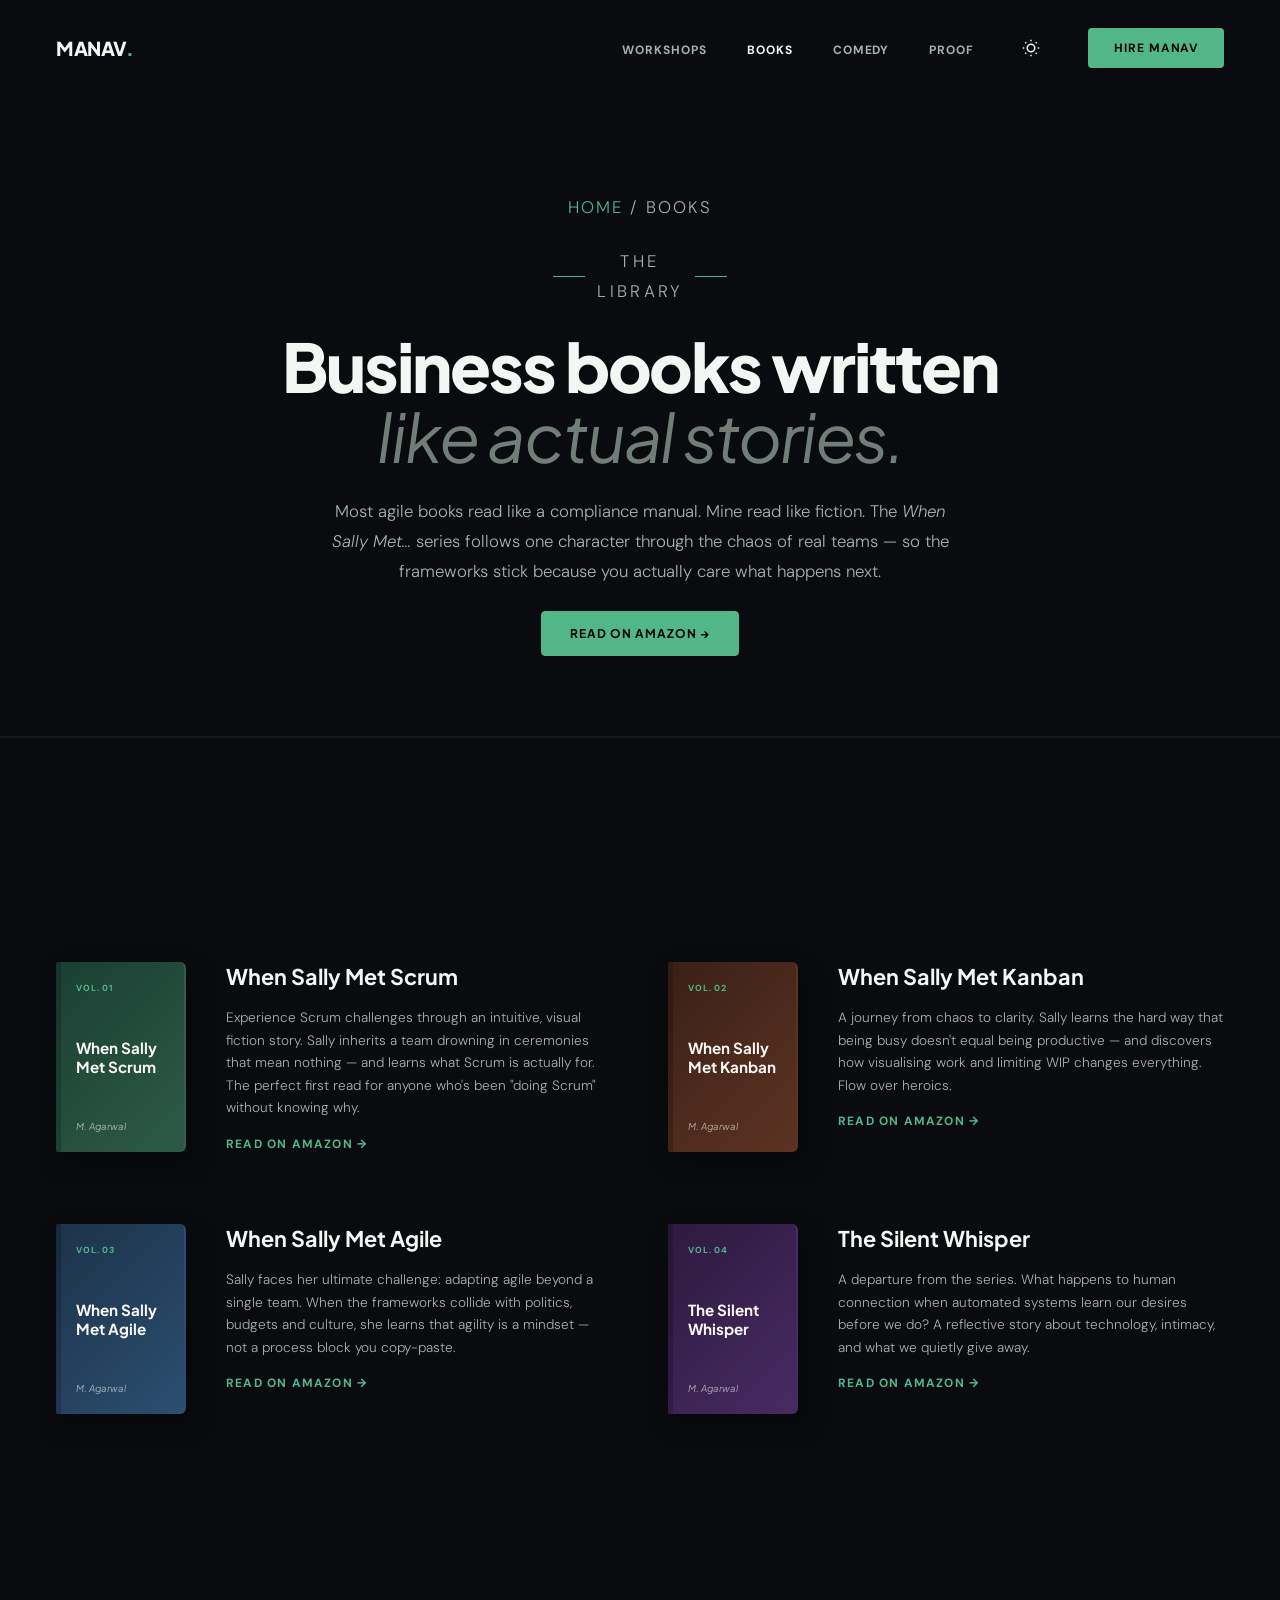
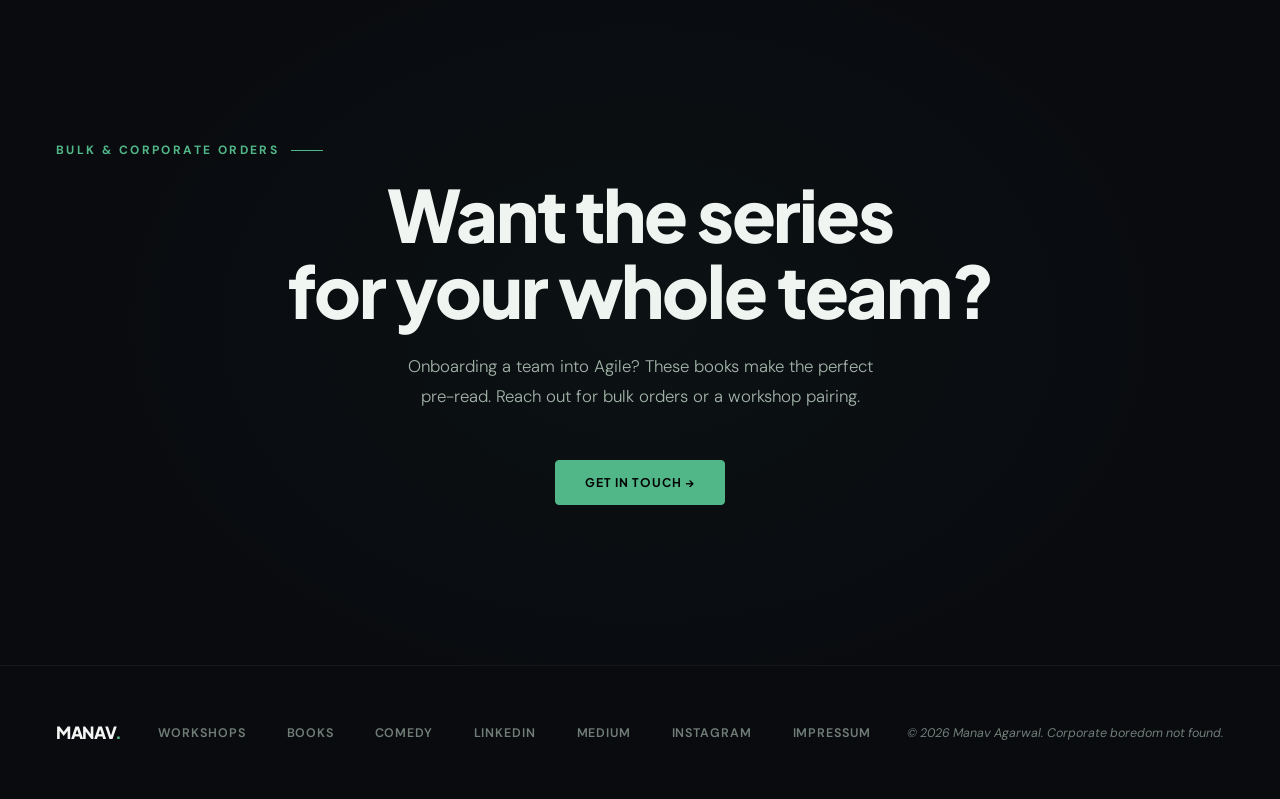
==== books.html @ db42be42 "Restructure site into homepage funnel + dedicated service pages Split the do-everything single page " ====
<!DOCTYPE html>
<html lang="en" data-theme="dark">
<head>
<meta charset="UTF-8"/>
<meta name="viewport" content="width=device-width, initial-scale=1.0"/>
<title>Books — Manav Agarwal</title>
<meta name="description" content="Business books written like actual stories. The When Sally Met… series teaches Scrum, Kanban and Agile through fiction you'll actually finish."/>
<link rel="preconnect" href="https://fonts.googleapis.com"/>
<link rel="preconnect" href="https://fonts.gstatic.com" crossorigin/>
<link href="https://fonts.googleapis.com/css2?family=DM+Sans:ital,opsz,wght@0,9..40,300;0,9..40,400;0,9..40,500;1,9..40,300&family=Plus+Jakarta+Sans:wght@400;500;600;700;800&display=swap" rel="stylesheet"/>
<link rel="stylesheet" href="styles.css"/>
</head>
<body>

<!-- MOBILE MENU DRAWER OVERLAY -->
<div class="mobile-menu" id="mobileMenu">
  <button class="mobile-menu-close" id="menuClose">✕</button>
  <a href="workshops.html" onclick="closeMobile()">Workshops</a>
  <a href="books.html" onclick="closeMobile()">Books</a>
  <a href="comedy.html" onclick="closeMobile()">Comedy</a>
  <a href="index.html#testimonials" onclick="closeMobile()">Proof</a>
  <a href="index.html#contact" class="btn-fill" onclick="closeMobile()">Hire Manav</a>
</div>

<!-- HEADER / NAVIGATION -->
<nav id="mainNav">
  <a class="nav-logo" href="index.html">MANAV<span>.</span></a>
  <div class="nav-right">
    <ul class="nav-links">
      <li><a href="workshops.html">Workshops</a></li>
      <li><a href="books.html" class="active">Books</a></li>
      <li><a href="comedy.html">Comedy</a></li>
      <li><a href="index.html#testimonials">Proof</a></li>
    </ul>

    <button id="themeToggle" class="theme-toggle" aria-label="Toggle Theme">
      <svg class="sun-icon" viewBox="0 0 24 24" fill="none" stroke="currentColor" stroke-width="2">
        <circle cx="12" cy="12" r="5"></circle>
        <line x1="12" y1="1" x2="12" y2="3"></line>
        <line x1="12" y1="21" x2="12" y2="23"></line>
        <line x1="4.22" y1="4.22" x2="5.64" y2="5.64"></line>
        <line x1="18.36" y1="18.36" x2="19.78" y2="19.78"></line>
        <line x1="1" y1="12" x2="3" y2="12"></line>
        <line x1="21" y1="12" x2="23" y2="12"></line>
        <line x1="4.22" y1="19.78" x2="5.64" y2="18.36"></line>
        <line x1="18.36" y1="5.64" x2="19.78" y2="4.22"></line>
      </svg>
      <svg class="moon-icon" viewBox="0 0 24 24" fill="none" stroke="currentColor" stroke-width="2">
        <path d="M21 12.79A9 9 0 1 1 11.21 3 7 7 0 0 0 21 12.79z"></path>
      </svg>
    </button>

    <a class="nav-cta" href="index.html#contact">Hire Manav</a>
    <div class="nav-hamburger" id="hamburger" onclick="openMobile()">
      <span></span><span></span><span></span>
    </div>
  </div>
</nav>

<!-- PAGE HERO -->
<header class="page-hero">
  <p class="breadcrumb"><a href="index.html">Home</a> / Books</p>
  <p class="section-eyebrow">The Library</p>
  <h1>Business books written<br><em>like actual stories.</em></h1>
  <p>Most agile books read like a compliance manual. Mine read like fiction. The <em>When Sally Met…</em> series follows one character through the chaos of real teams — so the frameworks stick because you actually care what happens next.</p>
  <a class="btn-fill" href="https://www.amazon.de/dp/B0DJL2GNPT" target="_blank">Read on Amazon →</a>
</header>

<!-- BOOK DETAIL GRID -->
<section class="books-section" id="books">
  <div class="book-detail-grid">

    <div class="book-detail-row">
      <div class="book-visual">
        <div class="book-spine-cover book1">
          <div class="book-title-overlay">
            <span class="book-brand-label">Vol. 01</span>
            <span class="book-hero-title">When Sally Met Scrum</span>
            <span class="book-cover-meta">M. Agarwal</span>
          </div>
        </div>
      </div>
      <div class="book-detail-body">
        <div class="book-title">When Sally Met Scrum</div>
        <div class="book-sub">Experience Scrum challenges through an intuitive, visual fiction story. Sally inherits a team drowning in ceremonies that mean nothing — and learns what Scrum is actually for. The perfect first read for anyone who's been "doing Scrum" without knowing why.</div>
        <a class="book-link" href="https://www.amazon.de/dp/B0DJL2GNPT" target="_blank">Read on Amazon →</a>
      </div>
    </div>

    <div class="book-detail-row">
      <div class="book-visual">
        <div class="book-spine-cover book2">
          <div class="book-title-overlay">
            <span class="book-brand-label">Vol. 02</span>
            <span class="book-hero-title">When Sally Met Kanban</span>
            <span class="book-cover-meta">M. Agarwal</span>
          </div>
        </div>
      </div>
      <div class="book-detail-body">
        <div class="book-title">When Sally Met Kanban</div>
        <div class="book-sub">A journey from chaos to clarity. Sally learns the hard way that being busy doesn't equal being productive — and discovers how visualising work and limiting WIP changes everything. Flow over heroics.</div>
        <a class="book-link" href="https://www.amazon.de/dp/B0DJL2GNPT" target="_blank">Read on Amazon →</a>
      </div>
    </div>

    <div class="book-detail-row">
      <div class="book-visual">
        <div class="book-spine-cover book3">
          <div class="book-title-overlay">
            <span class="book-brand-label">Vol. 03</span>
            <span class="book-hero-title">When Sally Met Agile</span>
            <span class="book-cover-meta">M. Agarwal</span>
          </div>
        </div>
      </div>
      <div class="book-detail-body">
        <div class="book-title">When Sally Met Agile</div>
        <div class="book-sub">Sally faces her ultimate challenge: adapting agile beyond a single team. When the frameworks collide with politics, budgets and culture, she learns that agility is a mindset — not a process block you copy-paste.</div>
        <a class="book-link" href="https://www.amazon.de/dp/B0DJL2GNPT" target="_blank">Read on Amazon →</a>
      </div>
    </div>

    <div class="book-detail-row">
      <div class="book-visual">
        <div class="book-spine-cover book4">
          <div class="book-title-overlay">
            <span class="book-brand-label">Vol. 04</span>
            <span class="book-hero-title">The Silent Whisper</span>
            <span class="book-cover-meta">M. Agarwal</span>
          </div>
        </div>
      </div>
      <div class="book-detail-body">
        <div class="book-title">The Silent Whisper</div>
        <div class="book-sub">A departure from the series. What happens to human connection when automated systems learn our desires before we do? A reflective story about technology, intimacy, and what we quietly give away.</div>
        <a class="book-link" href="https://www.amazon.de/dp/B0DJL2GNPT" target="_blank">Read on Amazon →</a>
      </div>
    </div>

  </div>
</section>

<!-- CLOSING CTA -->
<section class="cta-section">
  <p class="section-eyebrow">Bulk & corporate orders</p>
  <h2 class="cta-headline">Want the series<br>for your whole team?</h2>
  <p class="cta-sub">Onboarding a team into Agile? These books make the perfect pre-read. Reach out for bulk orders or a workshop pairing.</p>
  <a class="btn-fill" href="index.html#contact">Get in touch →</a>
</section>

<!-- FOOTER -->
<footer>
  <a class="footer-logo" href="index.html">MANAV<span>.</span></a>
  <div class="footer-links">
    <a href="workshops.html">Workshops</a>
    <a href="books.html">Books</a>
    <a href="comedy.html">Comedy</a>
    <a href="https://www.linkedin.com/in/manavag/" target="_blank">LinkedIn</a>
    <a href="https://medium.com/@manav_agarwal" target="_blank">Medium</a>
    <a href="https://www.instagram.com/justamanav/" target="_blank">Instagram</a>
    <a href="https://manavagarwal.com/impressum" target="_blank">Impressum</a>
  </div>
  <p class="footer-copy">© 2026 Manav Agarwal. Corporate boredom not found.</p>
</footer>

<script src="app.js"></script>
</body>
</html>
---- styles.css ----
:root, [data-theme="dark"] {
  --bg: #090B0F;                 /* Premium slate obsidian */
  --bg2: #10141C;                /* Sleek deep slate surface */
  --bg3: #171C26;                /* Card background */
  --border: rgba(250, 246, 240, 0.05);
  --lime: #52B788;               /* Calm premium mint-emerald green */
  --lime-dim: rgba(82, 183, 136, 0.08);
  --white: #F4F6F4;              /* Soft eggshell white */
  --muted: #717E77;              /* Muted sage-grey */
  --muted2: #A5B3AA;             /* Light slate gray */
  --card-shadow: rgba(0, 0, 0, 0.4);
  --transition-theme: background-color 0.5s ease, color 0.5s ease, border-color 0.5s ease;
}

[data-theme="light"] {
  --bg: #F4F6F4;                 /* Ultra-soft light linen sage */
  --bg2: #E8EBE8;                /* Mid sage stone */
  --bg3: #FFFFFF;                /* Pure clean card white */
  --border: rgba(45, 106, 79, 0.08);
  --lime: #2D6A4F;               /* Deeper forest green for high contrast readability */
  --lime-dim: rgba(45, 106, 79, 0.06);
  --white: #1B2B22;              /* Dark charcoal-forest text */
  --muted: #62756B;              /* Medium slate sage */
  --muted2: #384A40;             /* Legible body copy green-gray */
  --card-shadow: rgba(45, 106, 79, 0.03);
  --transition-theme: background-color 0.5s ease, color 0.5s ease, border-color 0.5s ease;
}

*, *::before, *::after { box-sizing: border-box; margin: 0; padding: 0; }
html { scroll-behavior: smooth; font-size: 16px; }
body {
  background: var(--bg);
  color: var(--white);
  font-family: 'DM Sans', sans-serif;
  overflow-x: hidden;
  -webkit-font-smoothing: antialiased;
  transition: var(--transition-theme);
}

/* ─── NAVIGATION ─────────────────────────── */
nav {
  position: fixed; top: 0; left: 0; right: 0; z-index: 200;
  display: flex; align-items: center; justify-content: space-between;
  padding: 1.75rem 3.5rem;
  transition: all 0.4s cubic-bezier(0.16, 1, 0.3, 1), var(--transition-theme);
  border-bottom: 1px solid transparent;
}
nav.scrolled {
  background: var(--bg);
  backdrop-filter: blur(24px);
  padding: 1.25rem 3.5rem;
  border-color: var(--border);
}
.nav-logo {
  font-family: 'Plus Jakarta Sans', sans-serif; font-weight: 800; font-size: 1.2rem;
  letter-spacing: -0.02em; color: var(--white); text-decoration: none;
}
.nav-logo span { color: var(--lime); }
.nav-right { display: flex; align-items: center; gap: 2.5rem; }
.nav-links { display: flex; gap: 2.5rem; list-style: none; }
.nav-links a {
  font-size: 0.75rem; font-weight: 700; letter-spacing: 0.08em;
  text-transform: uppercase; color: var(--muted2); text-decoration: none;
  transition: color 0.3s ease;
}
.nav-links a:hover, .nav-links a.active { color: var(--white); }
.nav-cta {
  font-size: 0.75rem; font-weight: 700; letter-spacing: 0.08em; text-transform: uppercase;
  color: var(--bg) !important; background: var(--lime) !important; border: none; cursor: pointer;
  padding: 0.75rem 1.6rem; text-decoration: none;
  border-radius: 4px;
  transition: all 0.3s cubic-bezier(0.16, 1, 0.3, 1);
}
[data-theme="dark"] .nav-cta { color: #000 !important; }
[data-theme="light"] .nav-cta { color: #fff !important; }
.nav-cta:hover {
  opacity: 0.92;
  transform: translateY(-2px);
  box-shadow: 0 8px 24px var(--lime-dim);
}

/* Theme Toggle Switch */
.theme-toggle {
  background: none; border: none; cursor: pointer;
  display: flex; align-items: center; justify-content: center;
  color: var(--white); padding: 0.5rem; border-radius: 50%;
  transition: background-color 0.3s ease;
}
.theme-toggle:hover { background-color: var(--border); }
.theme-toggle svg { width: 18px; height: 18px; fill: none; stroke: currentColor; }
[data-theme="dark"] .theme-toggle .sun-icon { display: block; }
[data-theme="dark"] .theme-toggle .moon-icon { display: none; }
[data-theme="light"] .theme-toggle .sun-icon { display: none; }
[data-theme="light"] .theme-toggle .moon-icon { display: block; }

.nav-hamburger { display: none; flex-direction: column; gap: 5px; cursor: pointer; padding: 4px; }
.nav-hamburger span { display: block; width: 22px; height: 1.5px; background: var(--white); transition: all 0.3s; }

/* ─── BUTTON STYLES ──────────────────────── */
.btn-fill, .btn-outline {
  display: inline-flex;
  align-items: center;
  justify-content: center;
  font-size: 0.75rem;
  font-weight: 700;
  letter-spacing: 0.08em;
  text-transform: uppercase;
  padding: 0.9rem 1.8rem;
  border-radius: 4px;
  text-decoration: none;
  transition: all 0.3s cubic-bezier(0.16, 1, 0.3, 1);
  cursor: pointer;
  font-family: 'Plus Jakarta Sans', sans-serif;
}
.btn-fill {
  background: var(--lime);
  color: var(--bg);
  border: 1px solid var(--lime);
}
[data-theme="dark"] .btn-fill { color: #000; }
[data-theme="light"] .btn-fill { color: #fff; }
.btn-fill:hover {
  opacity: 0.92;
  transform: translateY(-2px);
  box-shadow: 0 8px 24px var(--lime-dim);
}
.btn-outline {
  background: transparent;
  color: var(--white);
  border: 1px solid var(--border);
}
.btn-outline:hover {
  border-color: var(--lime);
  color: var(--lime);
  transform: translateY(-2px);
}

/* ─── HERO ───────────────────────────────── */
.hero-wrapper {
  min-height: 100vh;
  padding: 8rem 3.5rem 5rem 3.5rem;
  display: flex;
  flex-direction: column;
  align-items: center;
  gap: 4rem;
  position: relative;
}

/* Centered Sized-Down Portrait Container */
.hero-top-visual {
  position: relative;
  display: flex;
  justify-content: center;
  align-items: flex-end;
  opacity: 0; transform: translateY(30px);
  animation: fadeUp 1s cubic-bezier(0.16, 1, 0.3, 1) forwards;
  width: 100%;
  padding: 0 4rem;
}
.photo-wrap {
  position: relative;
  width: 290px;
  display: flex;
  justify-content: center;
  align-items: flex-end;
}
.photo-img {
  display: block;
  width: 90%;
  height: auto;
  position: relative;
  z-index: 2;
  pointer-events: none;
}

/* Organic background cross symbol */
.photo-backdrop {
  position: absolute;
  inset: 0;
  width: 100%;
  height: 100%;
  z-index: 1;
  opacity: 0.15;
  fill: var(--lime);
  display: flex;
  align-items: center;
  justify-content: center;
  transform: scale(1.15);
}

.photo-wrap::after {
  content: ''; position: absolute; bottom: 0; left: 0; right: 0; height: 1px;
  background: var(--border); z-index: 3;
}

/* Symmetrical Hand-Drawn Curved Loops (Kane style) */
.callout {
  position: absolute;
  z-index: 10;
  display: flex;
  flex-direction: column;
  opacity: 0;
  animation: calloutPop 0.5s cubic-bezier(0.34, 1.56, 0.64, 1) forwards;
}

/* Kane-Style Absolute Positioning Coordinates */
.c-left {
  top: 40%;
  right: calc(100% + 15px);
  text-align: right;
  align-items: flex-end;
}
.c-right {
  top: 35%;
  left: calc(100% + 15px);
  text-align: left;
  align-items: flex-start;
}

.callout-num {
  font-family: 'Plus Jakarta Sans', sans-serif;
  font-weight: 800;
  font-size: clamp(1.8rem, 3vw, 2.5rem);
  color: var(--white);
  line-height: 1;
}
.callout-lbl {
  font-family: 'DM Sans', sans-serif;
  font-size: clamp(0.7rem, 1.5vw, 0.78rem);
  color: var(--muted2);
  font-weight: 500;
  line-height: 1.3;
  margin-top: 4px;
}

/* Custom Hand-Drawn SVG Curved Paths */
.arrow-svg {
  width: 80px;
  height: 40px;
  overflow: visible;
  pointer-events: none;
  margin-top: 8px;
}
.handdrawn-path {
  fill: none;
  stroke: var(--lime);
  stroke-width: 1.5;
  stroke-linecap: round;
  stroke-dasharray: 200;
  stroke-dashoffset: 200;
  animation: drawCurve 1.5s cubic-bezier(0.16, 1, 0.3, 1) forwards;
  animation-delay: 0.8s;
  opacity: 0.55;
}

/* Responsive Scaling to prevent overflow clipping on smaller viewports */
@media (max-width: 768px) {
  .photo-wrap { width: 180px; }
  .callout { display: none; } /* Hide callouts on tight mobile viewports to avoid layout clutter */
}

/* Copy Block Directly Below Portrait */
.hero-copy-section {
  text-align: center;
  max-width: 880px;
  opacity: 0; transform: translateY(30px);
  animation: fadeUp 1s cubic-bezier(0.16, 1, 0.3, 1) 0.3s forwards;
  display: flex;
  flex-direction: column;
  align-items: center;
  gap: 2.25rem;
}

.hero-tag {
  display: inline-flex; align-items: center; gap: 0.75rem;
  font-size: 0.75rem; font-weight: 700; letter-spacing: 0.15em; text-transform: uppercase;
  color: var(--lime);
}

/* Responsive Inline Carousel Headline */
.hero-headline {
  font-family: 'Plus Jakarta Sans', sans-serif; font-weight: 800;
  font-size: clamp(2.4rem, 5vw, 4.2rem);
  line-height: 1.1; letter-spacing: -0.03em;
  color: var(--white);
}

/* Inline flex box with locked min-width resolves layout shifts entirely */
.carousel-inline-box {
  display: inline-flex;
  justify-content: center;
  align-items: center;
  min-width: 120px;
  text-align: center;
}
.carousel-word-highlight {
  color: var(--lime);
  font-weight: 800;
  display: inline-block;
  transition: opacity 0.3s cubic-bezier(0.16, 1, 0.3, 1), transform 0.3s cubic-bezier(0.16, 1, 0.3, 1);
}
.carousel-word-highlight.fade-out { opacity: 0; transform: translateY(-5px); }
.carousel-word-highlight.fade-in { opacity: 1; transform: translateY(0); }

/* About Me Styled in Comfort Green */
.about-me-container {
  display: flex;
  flex-direction: column;
  gap: 1rem;
  max-width: 620px;
  margin: 0 auto;
}
.about-me-sub {
  color: var(--lime);
  font-family: 'Plus Jakarta Sans', sans-serif;
  font-weight: 700;
  font-size: 0.85rem;
  letter-spacing: 0.12em;
  text-transform: uppercase;
}
.about-me-text {
  font-size: 1.05rem;
  line-height: 1.75;
  color: var(--white);
  font-weight: 400;
}
.hero-sub {
  font-size: 0.95rem;
  line-height: 1.8;
  color: var(--muted2);
  font-weight: 300;
}
.hero-sub strong { color: var(--white); font-weight: 500; }

.hero-actions { display: flex; gap: 1.25rem; flex-wrap: wrap; justify-content: center; align-items: center; }

/* ─── METRICS STRIP (Strictly 2 Columns, Center Aligned & Bold) ─── */
.metrics {
  padding: 8rem 3.5rem;
  border-top: 1px solid var(--border);
  border-bottom: 1px solid var(--border);
  display: grid;
  grid-template-columns: 1fr 1fr;  /* Strict 2-column layout */
  gap: 4rem 3.5rem;
  background: transparent;
  text-align: center;
  max-width: 900px;
  margin: 0 auto;
}
.metric-item {
  background: transparent;
  padding: 0;
  display: flex; flex-direction: column; align-items: center; justify-content: center; gap: 0.75rem;
}
.metric-num {
  font-family: 'Plus Jakarta Sans', sans-serif; font-weight: 800;
  font-size: clamp(2.5rem, 5vw, 4.2rem);
  letter-spacing: -0.03em; color: var(--white);
  line-height: 1;
}
.metric-num .unit { color: var(--lime); font-size: 0.75em; }
.metric-label { font-size: 0.8rem; color: var(--muted); font-weight: 700; letter-spacing: 0.1em; text-transform: uppercase; }

/* ─── AUDIENCE TICKER ──────────────────────── */
.ticker-wrap {
  padding: 3.5rem 0;
  overflow: hidden; position: relative;
  border-bottom: 1px solid var(--border);
}
.ticker-wrap::before, .ticker-wrap::after {
  content: ''; position: absolute; top: 0; bottom: 0; width: 150px; z-index: 2; pointer-events: none;
}
.ticker-wrap::before { left: 0; background: linear-gradient(90deg, var(--bg), transparent); }
.ticker-wrap::after { right: 0; background: linear-gradient(-90deg, var(--bg), transparent); }
.ticker-track { display: flex; gap: 0; width: max-content; animation: ticker 35s linear infinite; }
.ticker-track:hover { animation-play-state: paused; }
.ticker-item {
  display: flex; align-items: center; gap: 1.1rem;
  padding: 0 3rem;
  font-size: 0.8rem; font-weight: 600; letter-spacing: 0.12em; text-transform: uppercase;
  color: var(--muted); white-space: nowrap; transition: color 0.3s ease;
}
.ticker-item .dot { width: 4px; height: 4px; background: var(--lime); border-radius: 50%; flex-shrink: 0; }
.ticker-item:hover { color: var(--white); }

/* ─── GENERIC SECTION ─── */
.section { padding: 10rem 3.5rem; }
.section-header { margin-bottom: 5rem; }
.section-eyebrow {
  font-size: 0.75rem; font-weight: 700; letter-spacing: 0.2em; text-transform: uppercase;
  color: var(--lime); margin-bottom: 1.1rem;
  display: flex; align-items: center; gap: 0.75rem;
}
.section-eyebrow::after { content: ''; flex: 0 0 32px; height: 1px; background: var(--lime); }
.section-title {
  font-family: 'Plus Jakarta Sans', sans-serif; font-weight: 800;
  font-size: clamp(2.2rem, 5vw, 3.6rem);
  letter-spacing: -0.03em; line-height: 1.05;
  color: var(--white);
}
.section-title em { color: var(--muted); font-style: italic; font-weight: 400; }

/* ─── "WHAT I DO" — HOMEPAGE MENU (3 services, equal entry points) ─── */
.do-section { padding: 10rem 3.5rem; border-top: 1px solid var(--border); }
.do-grid {
  display: grid;
  grid-template-columns: repeat(3, 1fr);
  gap: 2rem;
  margin-top: 4rem;
}
.do-card {
  background: var(--bg2);
  border: 1px solid var(--border);
  border-radius: 10px;
  padding: 2.75rem 2.5rem;
  display: flex;
  flex-direction: column;
  gap: 1.25rem;
  text-decoration: none;
  color: inherit;
  box-shadow: 0 4px 15px var(--card-shadow);
  transition: border-color 0.3s ease, transform 0.3s ease, box-shadow 0.3s ease;
  position: relative;
}
.do-card:hover { border-color: var(--lime); transform: translateY(-6px); box-shadow: 0 14px 30px var(--card-shadow); }
.do-card-num {
  font-family: 'Plus Jakarta Sans', sans-serif; font-weight: 800;
  font-size: 0.78rem; letter-spacing: 0.12em; color: var(--lime);
}
.do-card-title {
  font-family: 'Plus Jakarta Sans', sans-serif; font-weight: 800;
  font-size: 1.6rem; letter-spacing: -0.02em; color: var(--white); line-height: 1.15;
}
.do-card-desc { font-size: 0.95rem; line-height: 1.7; color: var(--muted2); font-weight: 300; }
.do-card-link {
  display: inline-flex; align-items: center; gap: 0.5rem; margin-top: auto;
  font-size: 0.75rem; font-weight: 700; letter-spacing: 0.1em; text-transform: uppercase;
  color: var(--lime); transition: gap 0.3s ease;
}
.do-card:hover .do-card-link { gap: 0.9rem; }

/* ─── WORKSHOPS (Line-by-Line Stacked Filters) ─── */
.workshops-split {
  display: grid;
  grid-template-columns: 0.65fr 1.35fr;
  gap: 5rem;
  align-items: start;
}

/* Stacks Filters Vertically One-by-One, Like Kane's Site */
.filter-tabs {
  display: flex; flex-direction: column; gap: 1.1rem;
  border-left: 2px solid var(--border);
  padding-left: 1.5rem;
}
.filter-tab {
  font-family: 'Plus Jakarta Sans', sans-serif;
  font-size: 1rem; font-weight: 700; letter-spacing: 0.02em;
  color: var(--muted); background: transparent; border: none; cursor: pointer;
  padding: 0.5rem 0; text-align: left;
  position: relative; transition: color 0.3s ease, transform 0.3s ease;
  display: flex; justify-content: space-between; align-items: center;
}
.filter-tab::before {
  content: ''; position: absolute; left: -1.6rem; top: 0; bottom: 0; width: 3px;
  background: var(--lime); transform: scaleY(0); transition: transform 0.3s ease;
}
.filter-tab.active { color: var(--white); transform: translateX(4px); }
.filter-tab.active::before { transform: scaleY(1); }
.filter-tab:hover { color: var(--white); }
.filter-tab .tab-count {
  font-size: 0.7rem; font-weight: 600; color: var(--muted);
  background: var(--border); padding: 0.2rem 0.5rem; border-radius: 99px;
  transition: color 0.3s ease;
}
.filter-tab.active .tab-count { color: var(--bg); background: var(--lime); }

/* Workshops Dynamic Grid */
.workshops-container { position: relative; min-height: 400px; }
.workshops-grid {
  display: grid; grid-template-columns: 1fr; gap: 3rem;
  opacity: 0; transform: translateY(20px);
  transition: opacity 0.5s ease, transform 0.5s ease;
}
.workshops-grid.active { opacity: 1; transform: translateY(0); }

/* Two-column workshop grid for the dedicated page */
.workshops-grid.cols-2 { grid-template-columns: 1fr 1fr; }

.workshop-card {
  background: var(--bg2); border: 1px solid var(--border);
  padding: 2.5rem; border-radius: 8px;
  display: flex; flex-direction: column; gap: 1.5rem;
  transition: border-color 0.3s ease, transform 0.3s ease, box-shadow 0.3s ease;
  box-shadow: 0 4px 15px var(--card-shadow);
  cursor: default;
}
.workshop-card:hover { border-color: var(--lime); transform: translateY(-4px); box-shadow: 0 10px 25px var(--card-shadow); }
.wcard-top { display: flex; align-items: flex-start; justify-content: space-between; gap: 1rem; }
.wcard-tag {
  font-size: 0.68rem; font-weight: 700; letter-spacing: 0.12em; text-transform: uppercase;
  color: var(--white); background: var(--lime); padding: 0.4rem 0.8rem; border-radius: 2px; flex-shrink: 0;
}
[data-theme="dark"] .wcard-tag { color: var(--bg); }
.wcard-duration { font-size: 0.78rem; color: var(--muted); font-weight: 500; margin-top: 0.35rem; }
.wcard-title { font-family: 'Plus Jakarta Sans', sans-serif; font-weight: 700; font-size: 1.25rem; letter-spacing: -0.01em; color: var(--white); }
.wcard-desc { font-size: 0.9rem; line-height: 1.75; color: var(--muted2); font-weight: 300; }

.wcard-tools { display: flex; gap: 0.5rem; flex-wrap: wrap; margin-top: 0.5rem; }
.tool-badge {
  font-size: 0.72rem; font-weight: 700; background: var(--border);
  border: 1px solid rgba(245, 242, 235, 0.05); padding: 0.35rem 0.75rem;
  border-radius: 4px; color: var(--white); display: inline-flex; align-items: center; gap: 0.35rem;
}
[data-theme="light"] .tool-badge { border-color: rgba(28, 29, 33, 0.04); }

.wcard-perspective {
  font-size: 0.85rem; color: var(--muted); font-style: italic;
  border-left: 2px solid var(--lime); padding-left: 1rem; margin-top: 0.5rem; line-height: 1.65;
}
.wcard-footer { display: flex; align-items: center; justify-content: space-between; padding-top: 1.25rem; border-top: 1px solid var(--border); }
.wcard-level { font-size: 0.72rem; color: var(--muted); font-weight: 600; letter-spacing: 0.08em; text-transform: uppercase; }
.wcard-arrow { color: var(--lime); font-size: 1rem; transition: transform 0.3s ease; }
.workshop-card:hover .wcard-arrow { transform: translateX(6px); }

/* ─── LIBRARY (Visual 3D Book Cover Shelf Row) ─── */
.books-section { padding: 10rem 3.5rem; border-top: 1px solid var(--border); }

/* Horizontal scrolling shelf wrapper */
.books-shelf-wrapper {
  overflow-x: auto;
  padding: 3rem 1.5rem;
  margin-top: 3rem;
  scrollbar-width: thin;
}
.books-shelf-wrapper::-webkit-scrollbar { height: 4px; }
.books-shelf-wrapper::-webkit-scrollbar-track { background: var(--bg); }
.books-shelf-wrapper::-webkit-scrollbar-thumb { background: var(--border); border-radius: 99px; }

.books-shelf {
  display: flex;
  gap: 3.5rem;
  width: max-content;
}

.book-card {
  width: 240px;
  background: transparent; padding: 0; display: flex; flex-direction: column; gap: 1.5rem;
}

/* 3D Spines */
.book-visual {
  perspective: 1000px;
  display: flex; justify-content: flex-start; margin-bottom: 0.5rem;
}
.book-spine-cover {
  width: 130px; height: 190px;
  position: relative;
  border-radius: 2px 6px 6px 2px;
  transform-style: preserve-3d;
  transition: transform 0.6s cubic-bezier(0.16, 1, 0.3, 1);
  box-shadow: 6px 10px 24px rgba(0, 0, 0, 0.35);
}
.book-spine-cover::before {
  content: ''; position: absolute; left: 0; top: 0; bottom: 0; width: 5px;
  background: rgba(0,0,0,0.18); z-index: 5;
  border-radius: 2px 0 0 2px;
}
.book-visual:hover .book-spine-cover {
  transform: rotateY(-18deg) rotateX(6deg) translateY(-4px);
  box-shadow: 12px 16px 32px rgba(0, 0, 0, 0.45);
}

.book1 { background: linear-gradient(135deg, #1A3F33 0%, #2D5A47 100%); border-right: 2px solid #365C4B; }
.book2 { background: linear-gradient(135deg, #3B2016 0%, #5C3322 100%); border-right: 2px solid #5C3322; }
.book3 { background: linear-gradient(135deg, #1C334A 0%, #2B4E70 100%); border-right: 2px solid #2B4E70; }
.book4 { background: linear-gradient(135deg, #2D1A3F 0%, #472B63 100%); border-right: 2px solid #472B63; }

.book-title-overlay {
  padding: 1.25rem; height: 100%; display: flex; flex-direction: column; justify-content: space-between;
}
.book-brand-label { font-size: 0.55rem; font-weight: 700; letter-spacing: 0.1em; text-transform: uppercase; color: var(--lime); }
.book-hero-title { font-family: 'Plus Jakarta Sans', sans-serif; font-size: 0.95rem; font-weight: 700; color: #FAF8F5; line-height: 1.3; }
.book-cover-meta { font-size: 0.6rem; color: rgba(250, 246, 240, 0.6); font-family: 'Plus Jakarta Sans', sans-serif; font-style: italic; }

.book-title { font-family: 'Plus Jakarta Sans', sans-serif; font-weight: 700; font-size: 1.2rem; color: var(--white); line-height: 1.35; }
.book-sub { font-size: 0.85rem; color: var(--muted2); line-height: 1.65; font-weight: 300; }
.book-link {
  display: inline-flex; align-items: center; gap: 0.5rem; margin-top: auto;
  font-size: 0.75rem; font-weight: 700; letter-spacing: 0.1em; text-transform: uppercase;
  color: var(--lime); text-decoration: none; transition: all 0.3s ease;
}
.book-link:hover { gap: 0.85rem; }

/* Stacked book rows on the dedicated /books page */
.book-detail-grid {
  display: grid;
  grid-template-columns: repeat(2, 1fr);
  gap: 4rem 3.5rem;
  margin-top: 4rem;
}
.book-detail-row {
  display: grid;
  grid-template-columns: 130px 1fr;
  gap: 2.5rem;
  align-items: start;
}
.book-detail-body { display: flex; flex-direction: column; gap: 1rem; }
.book-detail-body .book-title { font-size: 1.35rem; }

/* ─── TESTIMONIALS (Continuous Auto-Scroll Marquee) ─── */
.testi-section {
  padding: 10rem 3.5rem; background: var(--bg2); border-top: 1px solid var(--border);
  overflow: hidden;
}
.testi-marquee {
  width: 100%; overflow: hidden; position: relative; margin-top: 4rem; padding: 2rem 0;
  display: flex;
}
.testi-marquee::before, .testi-marquee::after {
  content: ''; position: absolute; top: 0; bottom: 0; width: 150px; z-index: 2; pointer-events: none;
}
.testi-marquee::before { left: 0; background: linear-gradient(90deg, var(--bg2), transparent); }
.testi-marquee::after { right: 0; background: linear-gradient(-90deg, var(--bg2), transparent); }

/* Slow but not too slow (24s loop velocity) */
.testi-track {
  display: flex; gap: 2.5rem; width: max-content;
  animation: testiTicker 24s linear infinite;
  will-change: transform;
}
.testi-track:hover { animation-play-state: paused; }

.testi-card {
  flex: 0 0 380px;
  background: var(--bg); border: 1px solid var(--border);
  padding: 2.5rem; border-radius: 8px;
  box-shadow: 0 4px 20px var(--card-shadow);
  display: flex; flex-direction: column; gap: 1.5rem;
  transition: border-color 0.3s ease, transform 0.3s ease;
}
.testi-card:hover { border-color: var(--lime); transform: translateY(-4px); }
.testi-q { font-size: 0.95rem; line-height: 1.8; color: var(--muted2); font-weight: 300; font-style: italic; }
.testi-q strong { color: var(--white); font-weight: 500; font-style: normal; }
.testi-bottom { margin-top: auto; }
.testi-name { font-family: 'Plus Jakarta Sans', sans-serif; font-weight: 700; font-size: 0.88rem; color: var(--white); }
.testi-role { font-size: 0.75rem; color: var(--muted); margin-top: 0.25rem; font-weight: 500; }

@keyframes testiTicker {
  0% { transform: translate3d(0, 0, 0); }
  100% { transform: translate3d(-33.33%, 0, 0); }
}

/* ─── PAGE HERO (dedicated sub-pages) ─── */
.page-hero {
  padding: 12rem 3.5rem 5rem;
  border-bottom: 1px solid var(--border);
  text-align: center;
  display: flex;
  flex-direction: column;
  align-items: center;
  gap: 1.5rem;
}
.page-hero .section-eyebrow { justify-content: center; margin-bottom: 0; }
.page-hero .section-eyebrow::before { content: ''; flex: 0 0 32px; height: 1px; background: var(--lime); }
.page-hero h1 {
  font-family: 'Plus Jakarta Sans', sans-serif; font-weight: 800;
  font-size: clamp(2.4rem, 6vw, 4.2rem);
  letter-spacing: -0.03em; line-height: 1.05; color: var(--white);
}
.page-hero h1 em { color: var(--muted); font-style: italic; font-weight: 400; }
.page-hero p {
  font-size: 1.05rem; line-height: 1.8; color: var(--muted2);
  max-width: 620px; font-weight: 300;
}
.breadcrumb {
  font-size: 0.72rem; font-weight: 700; letter-spacing: 0.12em; text-transform: uppercase;
  color: var(--muted);
}
.breadcrumb a { color: var(--lime); text-decoration: none; }
.breadcrumb a:hover { text-decoration: underline; }

/* ─── COMEDY PAGE ─── */
.comedy-formats {
  display: grid;
  grid-template-columns: repeat(3, 1fr);
  gap: 2rem;
  margin-top: 4rem;
}
.comedy-card {
  background: var(--bg2); border: 1px solid var(--border);
  padding: 2.5rem; border-radius: 10px;
  display: flex; flex-direction: column; gap: 1rem;
  box-shadow: 0 4px 15px var(--card-shadow);
  transition: border-color 0.3s ease, transform 0.3s ease;
}
.comedy-card:hover { border-color: var(--lime); transform: translateY(-4px); }
.comedy-card .wcard-tag { align-self: flex-start; }
.comedy-card-title { font-family: 'Plus Jakarta Sans', sans-serif; font-weight: 700; font-size: 1.3rem; color: var(--white); }
.comedy-card-desc { font-size: 0.92rem; line-height: 1.75; color: var(--muted2); font-weight: 300; }

/* ─── CONTACT / CTA ─── */
.cta-section { padding: 10rem 3.5rem; text-align: center; position: relative; overflow: hidden; }
.cta-section::before {
  content: ''; position: absolute; inset: 0;
  background: radial-gradient(ellipse 60% 80% at 50% 50%, rgba(82, 183, 136, 0.04) 0%, transparent 70%);
  pointer-events: none;
}
.cta-headline {
  font-family: 'Plus Jakarta Sans', sans-serif; font-weight: 800;
  font-size: clamp(2.4rem, 6vw, 4.5rem);
  letter-spacing: -0.03em; line-height: 1.05;
  color: var(--white); margin-bottom: 1.5rem;
}
.cta-sub { font-size: 1.05rem; line-height: 1.8; color: var(--muted2); max-width: 500px; margin: 0 auto 3rem; font-weight: 300; }

/* Minimalist Contact Form */
.contact-form-wrapper {
  max-width: 540px;
  margin: 0 auto 4rem auto;
  position: relative;
  z-index: 5;
}
.contact-form {
  display: flex;
  flex-direction: column;
  gap: 1.25rem;
}
.form-row {
  display: grid;
  grid-template-columns: 1fr 1fr;
  gap: 1.25rem;
}
.form-input, .form-textarea {
  width: 100%;
  background: var(--bg2);
  border: 1px solid var(--border);
  color: var(--white);
  padding: 1rem 1.25rem;
  border-radius: 6px;
  font-family: 'DM Sans', sans-serif;
  font-size: 0.95rem;
  transition: border-color 0.3s ease, outline 0.3s ease;
}
.form-input:focus, .form-textarea:focus {
  outline: none;
  border-color: var(--lime);
}
.form-submit-btn {
  justify-content: center;
  align-items: center;
  width: 100%;
  border: 1px solid var(--lime) !important;
  background-color: var(--lime) !important;
  color: var(--bg) !important;
}

/* Social Brands Grid (SVG Logos) */
.social-brands-row {
  display: flex;
  justify-content: center;
  align-items: center;
  gap: 2rem;
  margin-top: 2rem;
  position: relative;
  z-index: 5;
}
.social-brand-link {
  color: var(--muted);
  transition: color 0.3s ease, transform 0.3s ease;
  display: inline-flex;
}
.social-brand-link:hover {
  color: var(--white);
  transform: translateY(-2px);
}
.social-brand-link svg {
  width: 24px;
  height: 24px;
  fill: currentColor;
}

/* ─── FOOTER ─────────────────────────────── */
footer {
  padding: 3.5rem; border-top: 1px solid var(--border);
  display: flex; align-items: center; justify-content: space-between; flex-wrap: wrap; gap: 2rem;
}
.footer-logo { font-family: 'Plus Jakarta Sans', sans-serif; font-weight: 800; font-size: 1.05rem; letter-spacing: -0.02em; color: var(--white); text-decoration: none; }
.footer-logo span { color: var(--lime); }
.footer-links { display: flex; gap: 2.5rem; flex-wrap: wrap; }
.footer-links a { font-size: 0.78rem; font-weight: 600; letter-spacing: 0.08em; text-transform: uppercase; color: var(--muted); text-decoration: none; transition: color 0.3s ease; }
.footer-links a:hover { color: var(--white); }
.footer-copy { font-size: 0.78rem; color: var(--muted); font-style: italic; }

/* ─── ANIMATIONS ──────────────────────────── */
@keyframes fadeUp { to { opacity: 1; transform: translateY(0); } }
@keyframes calloutPop { to { opacity: 1; } }
@keyframes ticker { 0% { transform: translateX(0); } 100% { transform: translateX(-50%); } }
@keyframes drawCurve { to { stroke-dashoffset: 0; } }

/* ─── DYNAMIC MOBILE DROPDOWN ─── */
.mobile-menu {
  display: flex; position: fixed; inset: 0; background: var(--bg);
  z-index: 300;
  flex-direction: column; align-items: center; justify-content: center; gap: 2rem;
  pointer-events: none;
  transform: translateY(-100%);
  opacity: 0;
  transition: transform 0.6s cubic-bezier(0.16, 1, 0.3, 1), opacity 0.6s ease, var(--transition-theme);
}
.mobile-menu.open {
  pointer-events: all;
  transform: translateY(0);
  opacity: 1;
}
.mobile-menu a { font-family: 'Plus Jakarta Sans', sans-serif; font-weight: 800; font-size: 2.2rem; color: var(--white); text-decoration: none; letter-spacing: -0.02em; transition: color 0.3s ease; }
.mobile-menu a:hover { color: var(--lime); }
.mobile-menu-close { position: absolute; top: 2rem; right: 2rem; font-size: 1.8rem; color: var(--muted); cursor: pointer; background: none; border: none; line-height: 1; }

/* ─── RESPONSIVE SYSTEM ───────────────────── */
@media(max-width:960px){
  nav { padding: 1.5rem 2rem; }
  nav.scrolled { padding: 1.1rem 2rem; }
  .nav-links { display: none; }
  .nav-hamburger { display: flex; }

  .hero-wrapper { padding: 8rem 2rem 4rem; gap: 3rem; }
  .hero-copy-section { gap: 1.5rem; }

  .page-hero { padding: 9rem 2rem 4rem; }

  /* "What I do" stacks on tablet/mobile */
  .do-section { padding: 6rem 2rem; }
  .do-grid { grid-template-columns: 1fr; gap: 1.5rem; }

  .comedy-formats { grid-template-columns: 1fr; gap: 1.5rem; }

  /* Keeps filters stacked vertically on mobile */
  .workshops-split { grid-template-columns: 1fr; gap: 3rem; }
  .filter-tabs { border-left: 2px solid var(--border); padding-left: 1.5rem; flex-direction: column; gap: 1rem; }
  .filter-tab::before { left: -1.6rem; bottom: 0; top: 0; width: 3px; height: auto; right: auto; transform: scaleY(0); }
  .filter-tab.active::before { transform: scaleY(1); }
  .workshops-grid.cols-2 { grid-template-columns: 1fr; }

  .section { padding: 6rem 2rem; }
  .books-section { padding: 6rem 2rem; }
  .book-detail-grid { grid-template-columns: 1fr; gap: 3rem; }
  .testi-section { padding: 6rem 2rem; }
  .cta-section { padding: 8rem 2rem; }
  .form-row { grid-template-columns: 1fr; gap: 1.25rem; }
  footer { padding: 2.5rem 2rem; flex-direction: column; align-items: flex-start; gap: 2rem; }
  .footer-links { gap: 1.5rem; flex-wrap: wrap; }
}

@media(max-width:600px){
  .metrics { grid-template-columns: 1fr; gap: 2.5rem; }
  .metric-item { padding: 0; }
  .hero-headline { font-size: 2.3rem; }
  .testi-card { flex: 0 0 320px; padding: 2rem; }
  .filter-tab { font-size: 0.9rem; }
  .book-detail-row { grid-template-columns: 90px 1fr; gap: 1.5rem; }
}
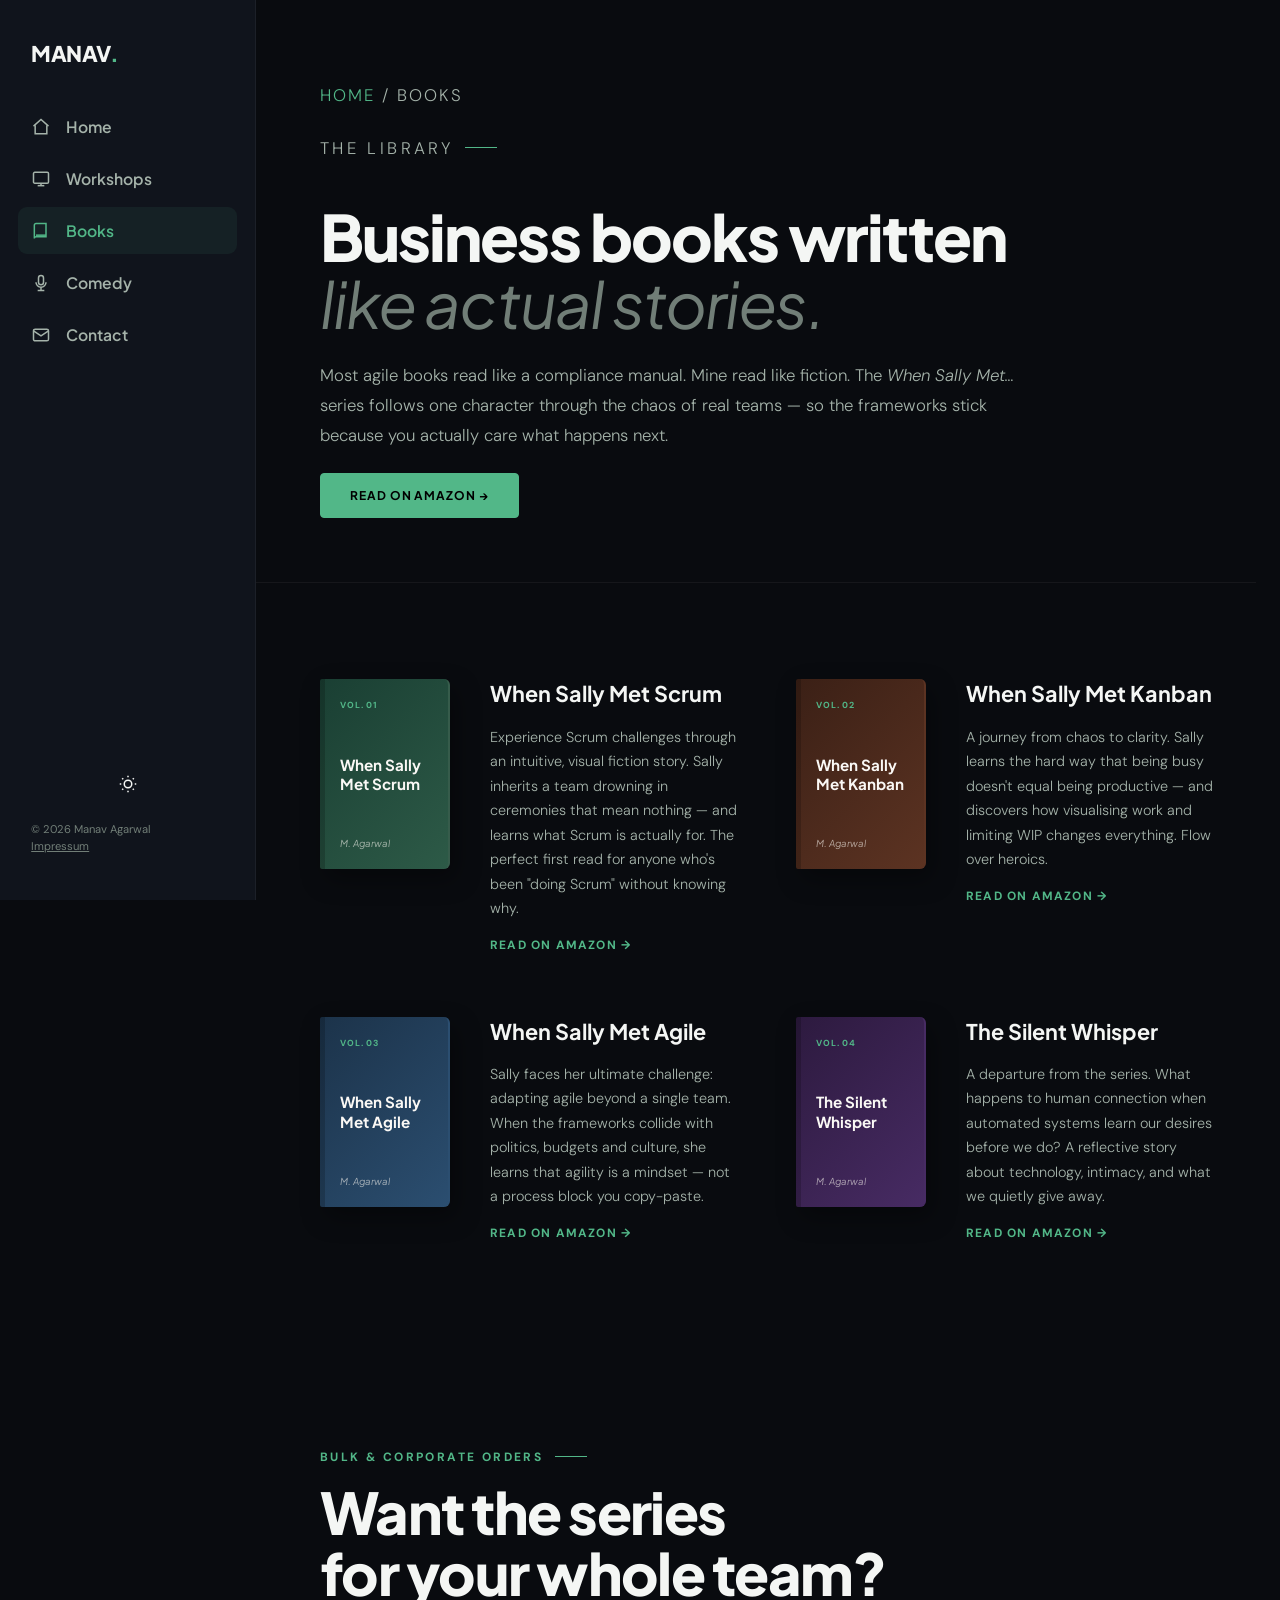
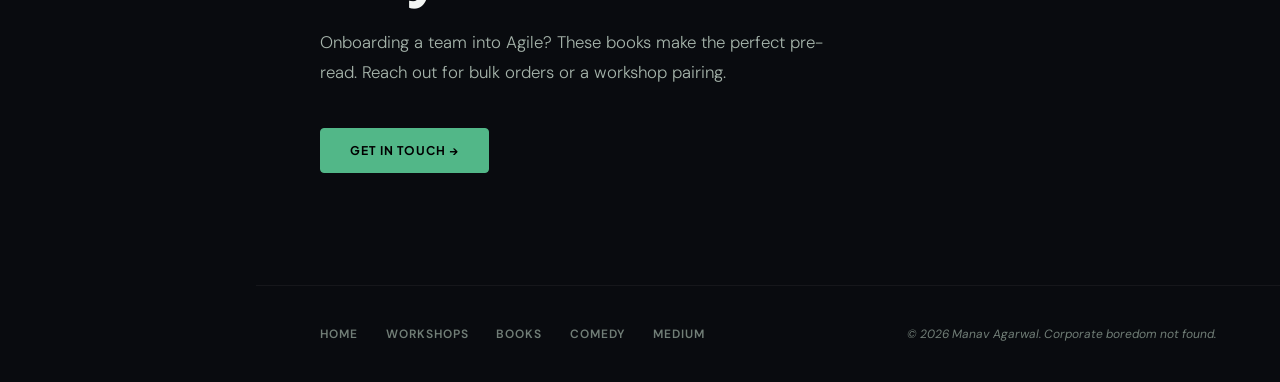
==== commit 8eb88ef3: "Rebuild as app-shell with progressive disclosure Replace the long-scroll layout with an app-style sh" ====
--- a/books.html
+++ b/books.html
@@ -12,157 +12,108 @@
 </head>
 <body>
 
-<!-- MOBILE MENU DRAWER OVERLAY -->
-<div class="mobile-menu" id="mobileMenu">
-  <button class="mobile-menu-close" id="menuClose">✕</button>
-  <a href="workshops.html" onclick="closeMobile()">Workshops</a>
-  <a href="books.html" onclick="closeMobile()">Books</a>
-  <a href="comedy.html" onclick="closeMobile()">Comedy</a>
-  <a href="index.html#testimonials" onclick="closeMobile()">Proof</a>
-  <a href="index.html#contact" class="btn-fill" onclick="closeMobile()">Hire Manav</a>
-</div>
+<button class="theme-toggle mobile-theme" aria-label="Toggle Theme">
+  <svg class="sun-icon" viewBox="0 0 24 24" fill="none" stroke="currentColor" stroke-width="2"><circle cx="12" cy="12" r="5"></circle><line x1="12" y1="1" x2="12" y2="3"></line><line x1="12" y1="21" x2="12" y2="23"></line><line x1="4.22" y1="4.22" x2="5.64" y2="5.64"></line><line x1="18.36" y1="18.36" x2="19.78" y2="19.78"></line><line x1="1" y1="12" x2="3" y2="12"></line><line x1="21" y1="12" x2="23" y2="12"></line><line x1="4.22" y1="19.78" x2="5.64" y2="18.36"></line><line x1="18.36" y1="5.64" x2="19.78" y2="4.22"></line></svg>
+  <svg class="moon-icon" viewBox="0 0 24 24" fill="none" stroke="currentColor" stroke-width="2"><path d="M21 12.79A9 9 0 1 1 11.21 3 7 7 0 0 0 21 12.79z"></path></svg>
+</button>
 
-<!-- HEADER / NAVIGATION -->
-<nav id="mainNav">
-  <a class="nav-logo" href="index.html">MANAV<span>.</span></a>
-  <div class="nav-right">
-    <ul class="nav-links">
-      <li><a href="workshops.html">Workshops</a></li>
-      <li><a href="books.html" class="active">Books</a></li>
-      <li><a href="comedy.html">Comedy</a></li>
-      <li><a href="index.html#testimonials">Proof</a></li>
-    </ul>
+<div class="app">
+  <aside class="app-sidebar">
+    <a class="sb-logo" href="index.html#home">MANAV<span>.</span></a>
+    <nav class="sb-nav">
+      <a class="sb-link" href="index.html#home"><svg viewBox="0 0 24 24"><path d="M3 11l9-8 9 8"/><path d="M5 10v10h14V10"/></svg> Home</a>
+      <a class="sb-link" href="index.html#workshops"><svg viewBox="0 0 24 24"><rect x="3" y="4" width="18" height="13" rx="1.5"/><path d="M12 17v3"/><path d="M8 20h8"/></svg> Workshops</a>
+      <a class="sb-link active" href="books.html"><svg viewBox="0 0 24 24"><path d="M4 5a2 2 0 0 1 2-2h12v16H6a2 2 0 0 0-2 2z"/><path d="M6 17h12"/></svg> Books</a>
+      <a class="sb-link" href="index.html#comedy"><svg viewBox="0 0 24 24"><rect x="9" y="3" width="6" height="11" rx="3"/><path d="M6 11a6 6 0 0 0 12 0"/><path d="M12 17v4"/><path d="M8 21h8"/></svg> Comedy</a>
+      <a class="sb-link" href="index.html#contact"><svg viewBox="0 0 24 24"><rect x="3" y="5" width="18" height="14" rx="2"/><path d="M3 7l9 6 9-6"/></svg> Contact</a>
+    </nav>
+    <div class="sb-bottom">
+      <button class="theme-toggle" aria-label="Toggle Theme">
+        <svg class="sun-icon" viewBox="0 0 24 24" fill="none" stroke="currentColor" stroke-width="2"><circle cx="12" cy="12" r="5"></circle><line x1="12" y1="1" x2="12" y2="3"></line><line x1="12" y1="21" x2="12" y2="23"></line><line x1="4.22" y1="4.22" x2="5.64" y2="5.64"></line><line x1="18.36" y1="18.36" x2="19.78" y2="19.78"></line><line x1="1" y1="12" x2="3" y2="12"></line><line x1="21" y1="12" x2="23" y2="12"></line><line x1="4.22" y1="19.78" x2="5.64" y2="18.36"></line><line x1="18.36" y1="5.64" x2="19.78" y2="4.22"></line></svg>
+        <svg class="moon-icon" viewBox="0 0 24 24" fill="none" stroke="currentColor" stroke-width="2"><path d="M21 12.79A9 9 0 1 1 11.21 3 7 7 0 0 0 21 12.79z"></path></svg>
+      </button>
+      <div class="sb-meta">© 2026 Manav Agarwal<br/><a href="https://manavagarwal.com/impressum" target="_blank" style="color:var(--muted)">Impressum</a></div>
+    </div>
+  </aside>
 
-    <button id="themeToggle" class="theme-toggle" aria-label="Toggle Theme">
-      <svg class="sun-icon" viewBox="0 0 24 24" fill="none" stroke="currentColor" stroke-width="2">
-        <circle cx="12" cy="12" r="5"></circle>
-        <line x1="12" y1="1" x2="12" y2="3"></line>
-        <line x1="12" y1="21" x2="12" y2="23"></line>
-        <line x1="4.22" y1="4.22" x2="5.64" y2="5.64"></line>
-        <line x1="18.36" y1="18.36" x2="19.78" y2="19.78"></line>
-        <line x1="1" y1="12" x2="3" y2="12"></line>
-        <line x1="21" y1="12" x2="23" y2="12"></line>
-        <line x1="4.22" y1="19.78" x2="5.64" y2="18.36"></line>
-        <line x1="18.36" y1="5.64" x2="19.78" y2="4.22"></line>
-      </svg>
-      <svg class="moon-icon" viewBox="0 0 24 24" fill="none" stroke="currentColor" stroke-width="2">
-        <path d="M21 12.79A9 9 0 1 1 11.21 3 7 7 0 0 0 21 12.79z"></path>
-      </svg>
-    </button>
+  <main class="app-main">
+    <header class="page-hero">
+      <p class="breadcrumb"><a href="index.html#home">Home</a> / Books</p>
+      <p class="section-eyebrow">The Library</p>
+      <h1>Business books written<br><em>like actual stories.</em></h1>
+      <p>Most agile books read like a compliance manual. Mine read like fiction. The <em>When Sally Met…</em> series follows one character through the chaos of real teams — so the frameworks stick because you actually care what happens next.</p>
+      <div><a class="btn-fill" href="https://www.amazon.de/dp/B0DJL2GNPT" target="_blank">Read on Amazon →</a></div>
+    </header>
 
-    <a class="nav-cta" href="index.html#contact">Hire Manav</a>
-    <div class="nav-hamburger" id="hamburger" onclick="openMobile()">
-      <span></span><span></span><span></span>
-    </div>
-  </div>
-</nav>
+    <section class="books-section" id="books">
+      <div class="book-detail-grid">
 
-<!-- PAGE HERO -->
-<header class="page-hero">
-  <p class="breadcrumb"><a href="index.html">Home</a> / Books</p>
-  <p class="section-eyebrow">The Library</p>
-  <h1>Business books written<br><em>like actual stories.</em></h1>
-  <p>Most agile books read like a compliance manual. Mine read like fiction. The <em>When Sally Met…</em> series follows one character through the chaos of real teams — so the frameworks stick because you actually care what happens next.</p>
-  <a class="btn-fill" href="https://www.amazon.de/dp/B0DJL2GNPT" target="_blank">Read on Amazon →</a>
-</header>
-
-<!-- BOOK DETAIL GRID -->
-<section class="books-section" id="books">
-  <div class="book-detail-grid">
-
-    <div class="book-detail-row">
-      <div class="book-visual">
-        <div class="book-spine-cover book1">
-          <div class="book-title-overlay">
-            <span class="book-brand-label">Vol. 01</span>
-            <span class="book-hero-title">When Sally Met Scrum</span>
-            <span class="book-cover-meta">M. Agarwal</span>
+        <div class="book-detail-row">
+          <div class="book-visual"><div class="book-spine-cover book1"><div class="book-title-overlay"><span class="book-brand-label">Vol. 01</span><span class="book-hero-title">When Sally Met Scrum</span><span class="book-cover-meta">M. Agarwal</span></div></div></div>
+          <div class="book-detail-body">
+            <div class="book-title">When Sally Met Scrum</div>
+            <div class="book-sub">Experience Scrum challenges through an intuitive, visual fiction story. Sally inherits a team drowning in ceremonies that mean nothing — and learns what Scrum is actually for. The perfect first read for anyone who's been "doing Scrum" without knowing why.</div>
+            <a class="book-link" href="https://www.amazon.de/dp/B0DJL2GNPT" target="_blank">Read on Amazon →</a>
           </div>
         </div>
-      </div>
-      <div class="book-detail-body">
-        <div class="book-title">When Sally Met Scrum</div>
-        <div class="book-sub">Experience Scrum challenges through an intuitive, visual fiction story. Sally inherits a team drowning in ceremonies that mean nothing — and learns what Scrum is actually for. The perfect first read for anyone who's been "doing Scrum" without knowing why.</div>
-        <a class="book-link" href="https://www.amazon.de/dp/B0DJL2GNPT" target="_blank">Read on Amazon →</a>
-      </div>
-    </div>
 
-    <div class="book-detail-row">
-      <div class="book-visual">
-        <div class="book-spine-cover book2">
-          <div class="book-title-overlay">
-            <span class="book-brand-label">Vol. 02</span>
-            <span class="book-hero-title">When Sally Met Kanban</span>
-            <span class="book-cover-meta">M. Agarwal</span>
+        <div class="book-detail-row">
+          <div class="book-visual"><div class="book-spine-cover book2"><div class="book-title-overlay"><span class="book-brand-label">Vol. 02</span><span class="book-hero-title">When Sally Met Kanban</span><span class="book-cover-meta">M. Agarwal</span></div></div></div>
+          <div class="book-detail-body">
+            <div class="book-title">When Sally Met Kanban</div>
+            <div class="book-sub">A journey from chaos to clarity. Sally learns the hard way that being busy doesn't equal being productive — and discovers how visualising work and limiting WIP changes everything. Flow over heroics.</div>
+            <a class="book-link" href="https://www.amazon.de/dp/B0DJL2GNPT" target="_blank">Read on Amazon →</a>
           </div>
         </div>
-      </div>
-      <div class="book-detail-body">
-        <div class="book-title">When Sally Met Kanban</div>
-        <div class="book-sub">A journey from chaos to clarity. Sally learns the hard way that being busy doesn't equal being productive — and discovers how visualising work and limiting WIP changes everything. Flow over heroics.</div>
-        <a class="book-link" href="https://www.amazon.de/dp/B0DJL2GNPT" target="_blank">Read on Amazon →</a>
-      </div>
-    </div>
 
-    <div class="book-detail-row">
-      <div class="book-visual">
-        <div class="book-spine-cover book3">
-          <div class="book-title-overlay">
-            <span class="book-brand-label">Vol. 03</span>
-            <span class="book-hero-title">When Sally Met Agile</span>
-            <span class="book-cover-meta">M. Agarwal</span>
+        <div class="book-detail-row">
+          <div class="book-visual"><div class="book-spine-cover book3"><div class="book-title-overlay"><span class="book-brand-label">Vol. 03</span><span class="book-hero-title">When Sally Met Agile</span><span class="book-cover-meta">M. Agarwal</span></div></div></div>
+          <div class="book-detail-body">
+            <div class="book-title">When Sally Met Agile</div>
+            <div class="book-sub">Sally faces her ultimate challenge: adapting agile beyond a single team. When the frameworks collide with politics, budgets and culture, she learns that agility is a mindset — not a process block you copy-paste.</div>
+            <a class="book-link" href="https://www.amazon.de/dp/B0DJL2GNPT" target="_blank">Read on Amazon →</a>
           </div>
         </div>
-      </div>
-      <div class="book-detail-body">
-        <div class="book-title">When Sally Met Agile</div>
-        <div class="book-sub">Sally faces her ultimate challenge: adapting agile beyond a single team. When the frameworks collide with politics, budgets and culture, she learns that agility is a mindset — not a process block you copy-paste.</div>
-        <a class="book-link" href="https://www.amazon.de/dp/B0DJL2GNPT" target="_blank">Read on Amazon →</a>
-      </div>
-    </div>
 
-    <div class="book-detail-row">
-      <div class="book-visual">
-        <div class="book-spine-cover book4">
-          <div class="book-title-overlay">
-            <span class="book-brand-label">Vol. 04</span>
-            <span class="book-hero-title">The Silent Whisper</span>
-            <span class="book-cover-meta">M. Agarwal</span>
+        <div class="book-detail-row">
+          <div class="book-visual"><div class="book-spine-cover book4"><div class="book-title-overlay"><span class="book-brand-label">Vol. 04</span><span class="book-hero-title">The Silent Whisper</span><span class="book-cover-meta">M. Agarwal</span></div></div></div>
+          <div class="book-detail-body">
+            <div class="book-title">The Silent Whisper</div>
+            <div class="book-sub">A departure from the series. What happens to human connection when automated systems learn our desires before we do? A reflective story about technology, intimacy, and what we quietly give away.</div>
+            <a class="book-link" href="https://www.amazon.de/dp/B0DJL2GNPT" target="_blank">Read on Amazon →</a>
           </div>
         </div>
+
       </div>
-      <div class="book-detail-body">
-        <div class="book-title">The Silent Whisper</div>
-        <div class="book-sub">A departure from the series. What happens to human connection when automated systems learn our desires before we do? A reflective story about technology, intimacy, and what we quietly give away.</div>
-        <a class="book-link" href="https://www.amazon.de/dp/B0DJL2GNPT" target="_blank">Read on Amazon →</a>
+    </section>
+
+    <section class="cta-section">
+      <p class="section-eyebrow">Bulk & corporate orders</p>
+      <h2 class="cta-headline">Want the series<br>for your whole team?</h2>
+      <p class="cta-sub">Onboarding a team into Agile? These books make the perfect pre-read. Reach out for bulk orders or a workshop pairing.</p>
+      <a class="btn-fill" href="index.html#contact">Get in touch →</a>
+    </section>
+
+    <footer class="page-footer">
+      <div class="footer-links">
+        <a href="index.html#home">Home</a>
+        <a href="workshops.html">Workshops</a>
+        <a href="books.html">Books</a>
+        <a href="comedy.html">Comedy</a>
+        <a href="https://medium.com/@manav_agarwal" target="_blank">Medium</a>
       </div>
-    </div>
+      <p class="footer-copy">© 2026 Manav Agarwal. Corporate boredom not found.</p>
+    </footer>
+  </main>
 
-  </div>
-</section>
-
-<!-- CLOSING CTA -->
-<section class="cta-section">
-  <p class="section-eyebrow">Bulk & corporate orders</p>
-  <h2 class="cta-headline">Want the series<br>for your whole team?</h2>
-  <p class="cta-sub">Onboarding a team into Agile? These books make the perfect pre-read. Reach out for bulk orders or a workshop pairing.</p>
-  <a class="btn-fill" href="index.html#contact">Get in touch →</a>
-</section>
-
-<!-- FOOTER -->
-<footer>
-  <a class="footer-logo" href="index.html">MANAV<span>.</span></a>
-  <div class="footer-links">
-    <a href="workshops.html">Workshops</a>
-    <a href="books.html">Books</a>
-    <a href="comedy.html">Comedy</a>
-    <a href="https://www.linkedin.com/in/manavag/" target="_blank">LinkedIn</a>
-    <a href="https://medium.com/@manav_agarwal" target="_blank">Medium</a>
-    <a href="https://www.instagram.com/justamanav/" target="_blank">Instagram</a>
-    <a href="https://manavagarwal.com/impressum" target="_blank">Impressum</a>
-  </div>
-  <p class="footer-copy">© 2026 Manav Agarwal. Corporate boredom not found.</p>
-</footer>
+  <nav class="app-bottombar">
+    <a class="bb-link" href="index.html#home"><svg viewBox="0 0 24 24"><path d="M3 11l9-8 9 8"/><path d="M5 10v10h14V10"/></svg>Home</a>
+    <a class="bb-link" href="index.html#workshops"><svg viewBox="0 0 24 24"><rect x="3" y="4" width="18" height="13" rx="1.5"/><path d="M12 17v3"/><path d="M8 20h8"/></svg>Workshops</a>
+    <a class="bb-link active" href="books.html"><svg viewBox="0 0 24 24"><path d="M4 5a2 2 0 0 1 2-2h12v16H6a2 2 0 0 0-2 2z"/><path d="M6 17h12"/></svg>Books</a>
+    <a class="bb-link" href="index.html#comedy"><svg viewBox="0 0 24 24"><rect x="9" y="3" width="6" height="11" rx="3"/><path d="M6 11a6 6 0 0 0 12 0"/><path d="M12 17v4"/><path d="M8 21h8"/></svg>Comedy</a>
+    <a class="bb-link" href="index.html#contact"><svg viewBox="0 0 24 24"><rect x="3" y="5" width="18" height="14" rx="2"/><path d="M3 7l9 6 9-6"/></svg>Contact</a>
+  </nav>
+</div>
 
 <script src="app.js"></script>
 </body>
--- a/styles.css
+++ b/styles.css
@@ -10,6 +10,8 @@
   --muted2: #A5B3AA;             /* Light slate gray */
   --card-shadow: rgba(0, 0, 0, 0.4);
   --transition-theme: background-color 0.5s ease, color 0.5s ease, border-color 0.5s ease;
+  --sidebar-w: 256px;
+  --bottombar-h: 66px;
 }
 
 [data-theme="light"] {
@@ -37,47 +39,20 @@
   transition: var(--transition-theme);
 }
 
-/* ─── NAVIGATION ─────────────────────────── */
-nav {
-  position: fixed; top: 0; left: 0; right: 0; z-index: 200;
-  display: flex; align-items: center; justify-content: space-between;
-  padding: 1.75rem 3.5rem;
-  transition: all 0.4s cubic-bezier(0.16, 1, 0.3, 1), var(--transition-theme);
-  border-bottom: 1px solid transparent;
-}
-nav.scrolled {
-  background: var(--bg);
-  backdrop-filter: blur(24px);
-  padding: 1.25rem 3.5rem;
-  border-color: var(--border);
-}
-.nav-logo {
-  font-family: 'Plus Jakarta Sans', sans-serif; font-weight: 800; font-size: 1.2rem;
-  letter-spacing: -0.02em; color: var(--white); text-decoration: none;
-}
-.nav-logo span { color: var(--lime); }
-.nav-right { display: flex; align-items: center; gap: 2.5rem; }
-.nav-links { display: flex; gap: 2.5rem; list-style: none; }
-.nav-links a {
-  font-size: 0.75rem; font-weight: 700; letter-spacing: 0.08em;
-  text-transform: uppercase; color: var(--muted2); text-decoration: none;
-  transition: color 0.3s ease;
-}
-.nav-links a:hover, .nav-links a.active { color: var(--white); }
-.nav-cta {
+/* ─── BUTTON STYLES ──────────────────────── */
+.btn-fill, .btn-outline {
+  display: inline-flex; align-items: center; justify-content: center;
   font-size: 0.75rem; font-weight: 700; letter-spacing: 0.08em; text-transform: uppercase;
-  color: var(--bg) !important; background: var(--lime) !important; border: none; cursor: pointer;
-  padding: 0.75rem 1.6rem; text-decoration: none;
-  border-radius: 4px;
-  transition: all 0.3s cubic-bezier(0.16, 1, 0.3, 1);
-}
-[data-theme="dark"] .nav-cta { color: #000 !important; }
-[data-theme="light"] .nav-cta { color: #fff !important; }
-.nav-cta:hover {
-  opacity: 0.92;
-  transform: translateY(-2px);
-  box-shadow: 0 8px 24px var(--lime-dim);
-}
+  padding: 0.9rem 1.8rem; border-radius: 4px; text-decoration: none;
+  transition: all 0.3s cubic-bezier(0.16, 1, 0.3, 1); cursor: pointer;
+  font-family: 'Plus Jakarta Sans', sans-serif;
+}
+.btn-fill { background: var(--lime); color: var(--bg); border: 1px solid var(--lime); }
+[data-theme="dark"] .btn-fill { color: #000; }
+[data-theme="light"] .btn-fill { color: #fff; }
+.btn-fill:hover { opacity: 0.92; transform: translateY(-2px); box-shadow: 0 8px 24px var(--lime-dim); }
+.btn-outline { background: transparent; color: var(--white); border: 1px solid var(--border); }
+.btn-outline:hover { border-color: var(--lime); color: var(--lime); transform: translateY(-2px); }
 
 /* Theme Toggle Switch */
 .theme-toggle {
@@ -93,770 +68,346 @@
 [data-theme="light"] .theme-toggle .sun-icon { display: none; }
 [data-theme="light"] .theme-toggle .moon-icon { display: block; }
 
-.nav-hamburger { display: none; flex-direction: column; gap: 5px; cursor: pointer; padding: 4px; }
-.nav-hamburger span { display: block; width: 22px; height: 1.5px; background: var(--white); transition: all 0.3s; }
-
-/* ─── BUTTON STYLES ──────────────────────── */
-.btn-fill, .btn-outline {
-  display: inline-flex;
-  align-items: center;
-  justify-content: center;
-  font-size: 0.75rem;
-  font-weight: 700;
-  letter-spacing: 0.08em;
-  text-transform: uppercase;
-  padding: 0.9rem 1.8rem;
-  border-radius: 4px;
-  text-decoration: none;
-  transition: all 0.3s cubic-bezier(0.16, 1, 0.3, 1);
-  cursor: pointer;
-  font-family: 'Plus Jakarta Sans', sans-serif;
-}
-.btn-fill {
-  background: var(--lime);
-  color: var(--bg);
-  border: 1px solid var(--lime);
-}
-[data-theme="dark"] .btn-fill { color: #000; }
-[data-theme="light"] .btn-fill { color: #fff; }
-.btn-fill:hover {
-  opacity: 0.92;
-  transform: translateY(-2px);
-  box-shadow: 0 8px 24px var(--lime-dim);
-}
-.btn-outline {
-  background: transparent;
-  color: var(--white);
-  border: 1px solid var(--border);
-}
-.btn-outline:hover {
-  border-color: var(--lime);
-  color: var(--lime);
-  transform: translateY(-2px);
-}
-
-/* ─── HERO ───────────────────────────────── */
-.hero-wrapper {
-  min-height: 100vh;
-  padding: 8rem 3.5rem 5rem 3.5rem;
-  display: flex;
-  flex-direction: column;
-  align-items: center;
-  gap: 4rem;
-  position: relative;
-}
-
-/* Centered Sized-Down Portrait Container */
-.hero-top-visual {
-  position: relative;
-  display: flex;
-  justify-content: center;
-  align-items: flex-end;
-  opacity: 0; transform: translateY(30px);
-  animation: fadeUp 1s cubic-bezier(0.16, 1, 0.3, 1) forwards;
-  width: 100%;
-  padding: 0 4rem;
-}
-.photo-wrap {
-  position: relative;
-  width: 290px;
-  display: flex;
-  justify-content: center;
-  align-items: flex-end;
-}
-.photo-img {
-  display: block;
-  width: 90%;
-  height: auto;
-  position: relative;
-  z-index: 2;
-  pointer-events: none;
-}
-
-/* Organic background cross symbol */
-.photo-backdrop {
-  position: absolute;
-  inset: 0;
-  width: 100%;
-  height: 100%;
-  z-index: 1;
-  opacity: 0.15;
-  fill: var(--lime);
-  display: flex;
-  align-items: center;
-  justify-content: center;
-  transform: scale(1.15);
-}
-
-.photo-wrap::after {
-  content: ''; position: absolute; bottom: 0; left: 0; right: 0; height: 1px;
-  background: var(--border); z-index: 3;
-}
-
-/* Symmetrical Hand-Drawn Curved Loops (Kane style) */
-.callout {
-  position: absolute;
-  z-index: 10;
-  display: flex;
-  flex-direction: column;
-  opacity: 0;
-  animation: calloutPop 0.5s cubic-bezier(0.34, 1.56, 0.64, 1) forwards;
-}
-
-/* Kane-Style Absolute Positioning Coordinates */
-.c-left {
-  top: 40%;
-  right: calc(100% + 15px);
-  text-align: right;
-  align-items: flex-end;
-}
-.c-right {
-  top: 35%;
-  left: calc(100% + 15px);
-  text-align: left;
-  align-items: flex-start;
-}
-
-.callout-num {
-  font-family: 'Plus Jakarta Sans', sans-serif;
-  font-weight: 800;
-  font-size: clamp(1.8rem, 3vw, 2.5rem);
-  color: var(--white);
-  line-height: 1;
-}
-.callout-lbl {
-  font-family: 'DM Sans', sans-serif;
-  font-size: clamp(0.7rem, 1.5vw, 0.78rem);
-  color: var(--muted2);
-  font-weight: 500;
-  line-height: 1.3;
-  margin-top: 4px;
-}
-
-/* Custom Hand-Drawn SVG Curved Paths */
-.arrow-svg {
-  width: 80px;
-  height: 40px;
-  overflow: visible;
-  pointer-events: none;
-  margin-top: 8px;
-}
-.handdrawn-path {
-  fill: none;
-  stroke: var(--lime);
-  stroke-width: 1.5;
-  stroke-linecap: round;
-  stroke-dasharray: 200;
-  stroke-dashoffset: 200;
-  animation: drawCurve 1.5s cubic-bezier(0.16, 1, 0.3, 1) forwards;
-  animation-delay: 0.8s;
-  opacity: 0.55;
-}
-
-/* Responsive Scaling to prevent overflow clipping on smaller viewports */
-@media (max-width: 768px) {
-  .photo-wrap { width: 180px; }
-  .callout { display: none; } /* Hide callouts on tight mobile viewports to avoid layout clutter */
-}
-
-/* Copy Block Directly Below Portrait */
-.hero-copy-section {
-  text-align: center;
-  max-width: 880px;
-  opacity: 0; transform: translateY(30px);
-  animation: fadeUp 1s cubic-bezier(0.16, 1, 0.3, 1) 0.3s forwards;
-  display: flex;
-  flex-direction: column;
-  align-items: center;
-  gap: 2.25rem;
-}
-
-.hero-tag {
+/* ─── APP SHELL ─────────────────────────────
+   Desktop: persistent left sidebar (ChatGPT/Gemini pattern).
+   Mobile: fixed bottom tab bar (social-app pattern).
+   The main area never reloads — views swap in place. */
+.app { display: flex; min-height: 100vh; }
+
+.app-sidebar {
+  position: fixed; top: 0; left: 0; bottom: 0; width: var(--sidebar-w);
+  background: var(--bg2); border-right: 1px solid var(--border);
+  display: flex; flex-direction: column; padding: 2rem 1.1rem; z-index: 200;
+  transition: var(--transition-theme);
+}
+.sb-logo {
+  font-family: 'Plus Jakarta Sans', sans-serif; font-weight: 800; font-size: 1.35rem;
+  letter-spacing: -0.02em; color: var(--white); text-decoration: none; padding: 0.5rem 0.85rem 2.25rem;
+}
+.sb-logo span { color: var(--lime); }
+.sb-nav { display: flex; flex-direction: column; gap: 0.3rem; }
+.sb-link {
+  display: flex; align-items: center; gap: 0.95rem;
+  padding: 0.85rem 0.85rem; border-radius: 9px;
+  color: var(--muted2); text-decoration: none; cursor: pointer;
+  font-family: 'Plus Jakarta Sans', sans-serif; font-weight: 600; font-size: 0.98rem;
+  transition: background-color 0.25s ease, color 0.25s ease;
+}
+.sb-link svg { width: 20px; height: 20px; stroke: currentColor; fill: none; flex-shrink: 0; stroke-width: 1.8; }
+.sb-link:hover { color: var(--white); background: var(--border); }
+.sb-link.active { color: var(--lime); background: var(--lime-dim); }
+.sb-bottom { margin-top: auto; display: flex; flex-direction: column; gap: 1.25rem; padding: 0.85rem; }
+.sb-social { display: flex; gap: 1.1rem; align-items: center; }
+.sb-social a { color: var(--muted); display: inline-flex; transition: color 0.3s ease, transform 0.3s ease; }
+.sb-social a:hover { color: var(--white); transform: translateY(-2px); }
+.sb-social svg { width: 20px; height: 20px; fill: currentColor; }
+.sb-meta { font-size: 0.7rem; color: var(--muted); line-height: 1.5; }
+
+.app-bottombar {
+  display: none; position: fixed; bottom: 0; left: 0; right: 0; height: var(--bottombar-h);
+  background: var(--bg2); border-top: 1px solid var(--border); z-index: 200;
+  align-items: stretch; justify-content: space-around; padding-bottom: env(safe-area-inset-bottom);
+  transition: var(--transition-theme);
+}
+.bb-link {
+  flex: 1; display: flex; flex-direction: column; align-items: center; justify-content: center; gap: 4px;
+  color: var(--muted); text-decoration: none; cursor: pointer;
+  font-size: 0.6rem; font-weight: 700; letter-spacing: 0.04em; text-transform: uppercase;
+}
+.bb-link svg { width: 22px; height: 22px; stroke: currentColor; fill: none; stroke-width: 1.8; }
+.bb-link.active { color: var(--lime); }
+
+.app-main { flex: 1; margin-left: var(--sidebar-w); min-height: 100vh; min-width: 0; }
+
+/* Floating mobile theme toggle (sidebar isn't visible on mobile) */
+.mobile-theme {
+  display: none; position: fixed; top: 1.1rem; right: 1.1rem; z-index: 210;
+  background: var(--bg2); border: 1px solid var(--border); border-radius: 50%;
+}
+
+/* ─── VIEW SWITCHER ───
+   Hide inactive views without clobbering each view's own display type
+   (.home/.level2/.contact-view rely on flex for layout + gap). */
+.view:not(.active) { display: none !important; }
+.view.active { animation: viewIn 0.45s cubic-bezier(0.16, 1, 0.3, 1); }
+@keyframes viewIn { from { opacity: 0; transform: translateY(10px); } to { opacity: 1; transform: none; } }
+
+/* ─── HOME VIEW (Level 1 — keywords only, ~one screen) ─── */
+.home {
+  min-height: 100vh; display: flex; flex-direction: column; justify-content: center;
+  padding: 4.5rem 4rem; gap: 2.5rem;
+}
+.home-top { display: grid; grid-template-columns: 1.35fr 0.65fr; gap: 3.5rem; align-items: center; }
+.home-intro { display: flex; flex-direction: column; gap: 1.5rem; }
+.home-tag {
   display: inline-flex; align-items: center; gap: 0.75rem;
-  font-size: 0.75rem; font-weight: 700; letter-spacing: 0.15em; text-transform: uppercase;
-  color: var(--lime);
-}
-
-/* Responsive Inline Carousel Headline */
-.hero-headline {
+  font-size: 0.75rem; font-weight: 700; letter-spacing: 0.15em; text-transform: uppercase; color: var(--lime);
+}
+.home-headline {
   font-family: 'Plus Jakarta Sans', sans-serif; font-weight: 800;
-  font-size: clamp(2.4rem, 5vw, 4.2rem);
-  line-height: 1.1; letter-spacing: -0.03em;
-  color: var(--white);
-}
-
-/* Inline flex box with locked min-width resolves layout shifts entirely */
-.carousel-inline-box {
-  display: inline-flex;
-  justify-content: center;
-  align-items: center;
-  min-width: 120px;
-  text-align: center;
-}
+  font-size: clamp(2.6rem, 5.5vw, 4.8rem); line-height: 1.04; letter-spacing: -0.03em;
+  color: var(--white); max-width: 16ch;
+}
+.carousel-inline-box { display: inline-flex; justify-content: flex-start; align-items: center; min-width: 110px; }
 .carousel-word-highlight {
-  color: var(--lime);
-  font-weight: 800;
-  display: inline-block;
+  color: var(--lime); font-weight: 800; display: inline-block;
   transition: opacity 0.3s cubic-bezier(0.16, 1, 0.3, 1), transform 0.3s cubic-bezier(0.16, 1, 0.3, 1);
 }
 .carousel-word-highlight.fade-out { opacity: 0; transform: translateY(-5px); }
 .carousel-word-highlight.fade-in { opacity: 1; transform: translateY(0); }
-
-/* About Me Styled in Comfort Green */
-.about-me-container {
-  display: flex;
-  flex-direction: column;
-  gap: 1rem;
-  max-width: 620px;
-  margin: 0 auto;
-}
-.about-me-sub {
-  color: var(--lime);
-  font-family: 'Plus Jakarta Sans', sans-serif;
-  font-weight: 700;
-  font-size: 0.85rem;
-  letter-spacing: 0.12em;
-  text-transform: uppercase;
-}
-.about-me-text {
-  font-size: 1.05rem;
-  line-height: 1.75;
-  color: var(--white);
-  font-weight: 400;
-}
-.hero-sub {
-  font-size: 0.95rem;
-  line-height: 1.8;
-  color: var(--muted2);
-  font-weight: 300;
-}
-.hero-sub strong { color: var(--white); font-weight: 500; }
-
-.hero-actions { display: flex; gap: 1.25rem; flex-wrap: wrap; justify-content: center; align-items: center; }
-
-/* ─── METRICS STRIP (Strictly 2 Columns, Center Aligned & Bold) ─── */
-.metrics {
-  padding: 8rem 3.5rem;
-  border-top: 1px solid var(--border);
-  border-bottom: 1px solid var(--border);
-  display: grid;
-  grid-template-columns: 1fr 1fr;  /* Strict 2-column layout */
-  gap: 4rem 3.5rem;
-  background: transparent;
-  text-align: center;
-  max-width: 900px;
-  margin: 0 auto;
-}
-.metric-item {
-  background: transparent;
-  padding: 0;
-  display: flex; flex-direction: column; align-items: center; justify-content: center; gap: 0.75rem;
-}
-.metric-num {
+.home-sub { font-size: 1.02rem; line-height: 1.7; color: var(--muted2); max-width: 46ch; font-weight: 300; }
+.home-stats { display: flex; gap: 2.5rem; flex-wrap: wrap; margin-top: 0.5rem; }
+.home-stat { display: flex; flex-direction: column; gap: 0.2rem; }
+.home-stat-num { font-family: 'Plus Jakarta Sans', sans-serif; font-weight: 800; font-size: 1.9rem; color: var(--white); line-height: 1; }
+.home-stat-lbl { font-size: 0.68rem; color: var(--muted); font-weight: 700; letter-spacing: 0.08em; text-transform: uppercase; }
+
+/* Portrait anchor (personality, less generic) */
+.home-photo { position: relative; display: flex; justify-content: center; align-items: center; }
+.home-photo .photo-backdrop {
+  position: absolute; inset: 0; z-index: 1; opacity: 0.14; fill: var(--lime);
+  display: flex; align-items: center; justify-content: center; transform: scale(1.2);
+}
+.home-photo img { position: relative; z-index: 2; width: 78%; height: auto; pointer-events: none; }
+
+/* Three pillars (Level 1 entry points — keyword chips, no sentences) */
+.pillars { display: grid; grid-template-columns: repeat(3, 1fr); gap: 1.25rem; }
+.pillar {
+  background: var(--bg2); border: 1px solid var(--border); border-radius: 12px;
+  padding: 1.9rem 1.75rem; display: flex; flex-direction: column; gap: 1rem;
+  text-decoration: none; color: inherit; cursor: pointer; position: relative;
+  box-shadow: 0 4px 15px var(--card-shadow);
+  transition: border-color 0.3s ease, transform 0.3s ease, box-shadow 0.3s ease;
+}
+.pillar:hover { border-color: var(--lime); transform: translateY(-5px); box-shadow: 0 14px 30px var(--card-shadow); }
+.pillar-num { font-family: 'Plus Jakarta Sans', sans-serif; font-weight: 800; font-size: 0.72rem; letter-spacing: 0.12em; color: var(--lime); }
+.pillar-title { font-family: 'Plus Jakarta Sans', sans-serif; font-weight: 800; font-size: 1.4rem; letter-spacing: -0.02em; color: var(--white); line-height: 1.1; }
+.pillar-chips { display: flex; gap: 0.4rem; flex-wrap: wrap; }
+.chip {
+  font-size: 0.68rem; font-weight: 600; letter-spacing: 0.02em;
+  color: var(--muted2); border: 1px solid var(--border); background: var(--bg);
+  padding: 0.3rem 0.65rem; border-radius: 99px;
+}
+.pillar-go {
+  margin-top: auto; display: inline-flex; align-items: center; gap: 0.45rem;
+  font-size: 0.72rem; font-weight: 700; letter-spacing: 0.1em; text-transform: uppercase; color: var(--lime);
+  transition: gap 0.3s ease;
+}
+.pillar:hover .pillar-go { gap: 0.85rem; }
+
+/* ─── LEVEL 2 VIEWS (one-paragraph teaser + deep link) ─── */
+.level2 { max-width: 1040px; padding: 6rem 4rem; display: flex; flex-direction: column; gap: 2rem; }
+.l2-eyebrow {
+  font-size: 0.75rem; font-weight: 700; letter-spacing: 0.2em; text-transform: uppercase; color: var(--lime);
+  display: flex; align-items: center; gap: 0.75rem;
+}
+.l2-eyebrow::after { content: ''; flex: 0 0 32px; height: 1px; background: var(--lime); }
+.l2-title {
   font-family: 'Plus Jakarta Sans', sans-serif; font-weight: 800;
-  font-size: clamp(2.5rem, 5vw, 4.2rem);
-  letter-spacing: -0.03em; color: var(--white);
-  line-height: 1;
-}
-.metric-num .unit { color: var(--lime); font-size: 0.75em; }
-.metric-label { font-size: 0.8rem; color: var(--muted); font-weight: 700; letter-spacing: 0.1em; text-transform: uppercase; }
-
-/* ─── AUDIENCE TICKER ──────────────────────── */
-.ticker-wrap {
-  padding: 3.5rem 0;
-  overflow: hidden; position: relative;
-  border-bottom: 1px solid var(--border);
-}
-.ticker-wrap::before, .ticker-wrap::after {
-  content: ''; position: absolute; top: 0; bottom: 0; width: 150px; z-index: 2; pointer-events: none;
-}
-.ticker-wrap::before { left: 0; background: linear-gradient(90deg, var(--bg), transparent); }
-.ticker-wrap::after { right: 0; background: linear-gradient(-90deg, var(--bg), transparent); }
-.ticker-track { display: flex; gap: 0; width: max-content; animation: ticker 35s linear infinite; }
-.ticker-track:hover { animation-play-state: paused; }
-.ticker-item {
-  display: flex; align-items: center; gap: 1.1rem;
-  padding: 0 3rem;
-  font-size: 0.8rem; font-weight: 600; letter-spacing: 0.12em; text-transform: uppercase;
-  color: var(--muted); white-space: nowrap; transition: color 0.3s ease;
-}
-.ticker-item .dot { width: 4px; height: 4px; background: var(--lime); border-radius: 50%; flex-shrink: 0; }
-.ticker-item:hover { color: var(--white); }
-
-/* ─── GENERIC SECTION ─── */
-.section { padding: 10rem 3.5rem; }
-.section-header { margin-bottom: 5rem; }
+  font-size: clamp(2.1rem, 4.5vw, 3.4rem); letter-spacing: -0.03em; line-height: 1.05; color: var(--white);
+}
+.l2-title em { color: var(--muted); font-style: italic; font-weight: 400; }
+.l2-lead { font-size: 1.1rem; line-height: 1.8; color: var(--muted2); max-width: 60ch; font-weight: 300; }
+.l2-lead strong { color: var(--white); font-weight: 500; }
+.l2-actions { display: flex; gap: 1rem; flex-wrap: wrap; align-items: center; margin-top: 0.5rem; }
+
+/* Category chips for the workshops teaser (deep-link into the full page filter) */
+.l2-cats { display: flex; gap: 0.75rem; flex-wrap: wrap; }
+.l2-cat {
+  display: inline-flex; align-items: center; gap: 0.6rem; text-decoration: none;
+  background: var(--bg2); border: 1px solid var(--border); border-radius: 99px;
+  padding: 0.7rem 1.2rem; color: var(--white); font-weight: 600; font-size: 0.9rem;
+  transition: border-color 0.3s ease, transform 0.3s ease;
+}
+.l2-cat:hover { border-color: var(--lime); transform: translateY(-2px); }
+.l2-cat .count { font-size: 0.72rem; color: var(--bg); background: var(--lime); padding: 0.15rem 0.5rem; border-radius: 99px; font-weight: 700; }
+[data-theme="dark"] .l2-cat .count { color: #000; }
+
+/* Books teaser shelf reuses the 3D spines */
+.books-shelf-wrapper { overflow-x: auto; padding: 1.5rem 0.25rem; scrollbar-width: thin; }
+.books-shelf-wrapper::-webkit-scrollbar { height: 4px; }
+.books-shelf-wrapper::-webkit-scrollbar-track { background: var(--bg); }
+.books-shelf-wrapper::-webkit-scrollbar-thumb { background: var(--border); border-radius: 99px; }
+.books-shelf { display: flex; gap: 2.5rem; width: max-content; }
+.book-visual { perspective: 1000px; display: flex; }
+.book-spine-cover {
+  width: 130px; height: 190px; position: relative; border-radius: 2px 6px 6px 2px;
+  transform-style: preserve-3d; transition: transform 0.6s cubic-bezier(0.16, 1, 0.3, 1);
+  box-shadow: 6px 10px 24px rgba(0, 0, 0, 0.35);
+}
+.book-spine-cover::before {
+  content: ''; position: absolute; left: 0; top: 0; bottom: 0; width: 5px;
+  background: rgba(0,0,0,0.18); z-index: 5; border-radius: 2px 0 0 2px;
+}
+.book-visual:hover .book-spine-cover { transform: rotateY(-18deg) rotateX(6deg) translateY(-4px); box-shadow: 12px 16px 32px rgba(0, 0, 0, 0.45); }
+.book1 { background: linear-gradient(135deg, #1A3F33 0%, #2D5A47 100%); border-right: 2px solid #365C4B; }
+.book2 { background: linear-gradient(135deg, #3B2016 0%, #5C3322 100%); border-right: 2px solid #5C3322; }
+.book3 { background: linear-gradient(135deg, #1C334A 0%, #2B4E70 100%); border-right: 2px solid #2B4E70; }
+.book4 { background: linear-gradient(135deg, #2D1A3F 0%, #472B63 100%); border-right: 2px solid #472B63; }
+.book-title-overlay { padding: 1.25rem; height: 100%; display: flex; flex-direction: column; justify-content: space-between; }
+.book-brand-label { font-size: 0.55rem; font-weight: 700; letter-spacing: 0.1em; text-transform: uppercase; color: var(--lime); }
+.book-hero-title { font-family: 'Plus Jakarta Sans', sans-serif; font-size: 0.95rem; font-weight: 700; color: #FAF8F5; line-height: 1.3; }
+.book-cover-meta { font-size: 0.6rem; color: rgba(250, 246, 240, 0.6); font-family: 'Plus Jakarta Sans', sans-serif; font-style: italic; }
+
+/* Comedy teaser formats */
+.l2-formats { display: flex; gap: 0.75rem; flex-wrap: wrap; }
+.l2-format {
+  background: var(--bg2); border: 1px solid var(--border); border-radius: 10px;
+  padding: 1.1rem 1.4rem; min-width: 150px; transition: border-color 0.3s ease, transform 0.3s ease;
+}
+.l2-format:hover { border-color: var(--lime); transform: translateY(-3px); }
+.l2-format-title { font-family: 'Plus Jakarta Sans', sans-serif; font-weight: 700; font-size: 1.02rem; color: var(--white); }
+.l2-format-sub { font-size: 0.8rem; color: var(--muted); margin-top: 0.25rem; }
+
+/* ─── CONTACT VIEW ─── */
+.contact-view { max-width: 900px; padding: 6rem 4rem; display: flex; flex-direction: column; gap: 2.5rem; }
+.contact-form-wrapper { max-width: 560px; }
+.contact-form { display: flex; flex-direction: column; gap: 1.25rem; }
+.form-row { display: grid; grid-template-columns: 1fr 1fr; gap: 1.25rem; }
+.form-input, .form-textarea {
+  width: 100%; background: var(--bg2); border: 1px solid var(--border); color: var(--white);
+  padding: 1rem 1.25rem; border-radius: 6px; font-family: 'DM Sans', sans-serif; font-size: 0.95rem;
+  transition: border-color 0.3s ease;
+}
+.form-input:focus, .form-textarea:focus { outline: none; border-color: var(--lime); }
+.form-submit-btn { justify-content: center; width: 100%; border: 1px solid var(--lime) !important; background-color: var(--lime) !important; color: var(--bg) !important; }
+.proof-strip { display: flex; flex-direction: column; gap: 1.25rem; }
+.proof-quote { font-size: 0.95rem; line-height: 1.7; color: var(--muted2); font-style: italic; border-left: 2px solid var(--lime); padding-left: 1.1rem; }
+.proof-quote strong { color: var(--white); font-style: normal; }
+
+/* ─── GENERIC SECTION (dedicated pages) ─── */
+.section { padding: 6rem 4rem; max-width: 1100px; }
+.section-header { margin-bottom: 4rem; }
 .section-eyebrow {
-  font-size: 0.75rem; font-weight: 700; letter-spacing: 0.2em; text-transform: uppercase;
-  color: var(--lime); margin-bottom: 1.1rem;
-  display: flex; align-items: center; gap: 0.75rem;
+  font-size: 0.75rem; font-weight: 700; letter-spacing: 0.2em; text-transform: uppercase; color: var(--lime);
+  margin-bottom: 1.1rem; display: flex; align-items: center; gap: 0.75rem;
 }
 .section-eyebrow::after { content: ''; flex: 0 0 32px; height: 1px; background: var(--lime); }
 .section-title {
   font-family: 'Plus Jakarta Sans', sans-serif; font-weight: 800;
-  font-size: clamp(2.2rem, 5vw, 3.6rem);
-  letter-spacing: -0.03em; line-height: 1.05;
-  color: var(--white);
+  font-size: clamp(2.2rem, 5vw, 3.6rem); letter-spacing: -0.03em; line-height: 1.05; color: var(--white);
 }
 .section-title em { color: var(--muted); font-style: italic; font-weight: 400; }
 
-/* ─── "WHAT I DO" — HOMEPAGE MENU (3 services, equal entry points) ─── */
-.do-section { padding: 10rem 3.5rem; border-top: 1px solid var(--border); }
-.do-grid {
-  display: grid;
-  grid-template-columns: repeat(3, 1fr);
-  gap: 2rem;
-  margin-top: 4rem;
-}
-.do-card {
-  background: var(--bg2);
-  border: 1px solid var(--border);
-  border-radius: 10px;
-  padding: 2.75rem 2.5rem;
-  display: flex;
-  flex-direction: column;
-  gap: 1.25rem;
-  text-decoration: none;
-  color: inherit;
-  box-shadow: 0 4px 15px var(--card-shadow);
-  transition: border-color 0.3s ease, transform 0.3s ease, box-shadow 0.3s ease;
-  position: relative;
-}
-.do-card:hover { border-color: var(--lime); transform: translateY(-6px); box-shadow: 0 14px 30px var(--card-shadow); }
-.do-card-num {
+/* ─── PAGE HERO (Level 3 dedicated pages) ─── */
+.page-hero {
+  padding: 5rem 4rem 4rem; border-bottom: 1px solid var(--border);
+  display: flex; flex-direction: column; gap: 1.4rem; max-width: 1000px;
+}
+.page-hero h1 {
   font-family: 'Plus Jakarta Sans', sans-serif; font-weight: 800;
-  font-size: 0.78rem; letter-spacing: 0.12em; color: var(--lime);
-}
-.do-card-title {
-  font-family: 'Plus Jakarta Sans', sans-serif; font-weight: 800;
-  font-size: 1.6rem; letter-spacing: -0.02em; color: var(--white); line-height: 1.15;
-}
-.do-card-desc { font-size: 0.95rem; line-height: 1.7; color: var(--muted2); font-weight: 300; }
-.do-card-link {
-  display: inline-flex; align-items: center; gap: 0.5rem; margin-top: auto;
-  font-size: 0.75rem; font-weight: 700; letter-spacing: 0.1em; text-transform: uppercase;
-  color: var(--lime); transition: gap 0.3s ease;
-}
-.do-card:hover .do-card-link { gap: 0.9rem; }
-
-/* ─── WORKSHOPS (Line-by-Line Stacked Filters) ─── */
-.workshops-split {
-  display: grid;
-  grid-template-columns: 0.65fr 1.35fr;
-  gap: 5rem;
-  align-items: start;
-}
-
-/* Stacks Filters Vertically One-by-One, Like Kane's Site */
-.filter-tabs {
-  display: flex; flex-direction: column; gap: 1.1rem;
-  border-left: 2px solid var(--border);
-  padding-left: 1.5rem;
-}
+  font-size: clamp(2.4rem, 6vw, 4rem); letter-spacing: -0.03em; line-height: 1.05; color: var(--white);
+}
+.page-hero h1 em { color: var(--muted); font-style: italic; font-weight: 400; }
+.page-hero p { font-size: 1.05rem; line-height: 1.8; color: var(--muted2); max-width: 64ch; font-weight: 300; }
+.breadcrumb { font-size: 0.72rem; font-weight: 700; letter-spacing: 0.12em; text-transform: uppercase; color: var(--muted); }
+.breadcrumb a { color: var(--lime); text-decoration: none; }
+.breadcrumb a:hover { text-decoration: underline; }
+
+/* ─── WORKSHOPS (filter system on the dedicated page) ─── */
+.workshops-split { display: grid; grid-template-columns: 0.6fr 1.4fr; gap: 4rem; align-items: start; }
+.filter-tabs { display: flex; flex-direction: column; gap: 1.1rem; border-left: 2px solid var(--border); padding-left: 1.5rem; }
 .filter-tab {
-  font-family: 'Plus Jakarta Sans', sans-serif;
-  font-size: 1rem; font-weight: 700; letter-spacing: 0.02em;
-  color: var(--muted); background: transparent; border: none; cursor: pointer;
-  padding: 0.5rem 0; text-align: left;
-  position: relative; transition: color 0.3s ease, transform 0.3s ease;
-  display: flex; justify-content: space-between; align-items: center;
-}
-.filter-tab::before {
-  content: ''; position: absolute; left: -1.6rem; top: 0; bottom: 0; width: 3px;
-  background: var(--lime); transform: scaleY(0); transition: transform 0.3s ease;
-}
+  font-family: 'Plus Jakarta Sans', sans-serif; font-size: 1rem; font-weight: 700; letter-spacing: 0.02em;
+  color: var(--muted); background: transparent; border: none; cursor: pointer; padding: 0.5rem 0; text-align: left;
+  position: relative; transition: color 0.3s ease, transform 0.3s ease; display: flex; justify-content: space-between; align-items: center;
+}
+.filter-tab::before { content: ''; position: absolute; left: -1.6rem; top: 0; bottom: 0; width: 3px; background: var(--lime); transform: scaleY(0); transition: transform 0.3s ease; }
 .filter-tab.active { color: var(--white); transform: translateX(4px); }
 .filter-tab.active::before { transform: scaleY(1); }
 .filter-tab:hover { color: var(--white); }
-.filter-tab .tab-count {
-  font-size: 0.7rem; font-weight: 600; color: var(--muted);
-  background: var(--border); padding: 0.2rem 0.5rem; border-radius: 99px;
-  transition: color 0.3s ease;
-}
+.filter-tab .tab-count { font-size: 0.7rem; font-weight: 600; color: var(--muted); background: var(--border); padding: 0.2rem 0.5rem; border-radius: 99px; transition: color 0.3s ease; }
 .filter-tab.active .tab-count { color: var(--bg); background: var(--lime); }
-
-/* Workshops Dynamic Grid */
+[data-theme="dark"] .filter-tab.active .tab-count { color: #000; }
 .workshops-container { position: relative; min-height: 400px; }
-.workshops-grid {
-  display: grid; grid-template-columns: 1fr; gap: 3rem;
-  opacity: 0; transform: translateY(20px);
-  transition: opacity 0.5s ease, transform 0.5s ease;
-}
+.workshops-grid { display: grid; grid-template-columns: 1fr 1fr; gap: 2.5rem; opacity: 0; transform: translateY(20px); transition: opacity 0.5s ease, transform 0.5s ease; }
 .workshops-grid.active { opacity: 1; transform: translateY(0); }
-
-/* Two-column workshop grid for the dedicated page */
-.workshops-grid.cols-2 { grid-template-columns: 1fr 1fr; }
-
 .workshop-card {
-  background: var(--bg2); border: 1px solid var(--border);
-  padding: 2.5rem; border-radius: 8px;
-  display: flex; flex-direction: column; gap: 1.5rem;
+  background: var(--bg2); border: 1px solid var(--border); padding: 2.5rem; border-radius: 8px;
+  display: flex; flex-direction: column; gap: 1.5rem; box-shadow: 0 4px 15px var(--card-shadow);
   transition: border-color 0.3s ease, transform 0.3s ease, box-shadow 0.3s ease;
-  box-shadow: 0 4px 15px var(--card-shadow);
-  cursor: default;
 }
 .workshop-card:hover { border-color: var(--lime); transform: translateY(-4px); box-shadow: 0 10px 25px var(--card-shadow); }
 .wcard-top { display: flex; align-items: flex-start; justify-content: space-between; gap: 1rem; }
-.wcard-tag {
-  font-size: 0.68rem; font-weight: 700; letter-spacing: 0.12em; text-transform: uppercase;
-  color: var(--white); background: var(--lime); padding: 0.4rem 0.8rem; border-radius: 2px; flex-shrink: 0;
-}
+.wcard-tag { font-size: 0.68rem; font-weight: 700; letter-spacing: 0.12em; text-transform: uppercase; color: var(--white); background: var(--lime); padding: 0.4rem 0.8rem; border-radius: 2px; flex-shrink: 0; }
 [data-theme="dark"] .wcard-tag { color: var(--bg); }
 .wcard-duration { font-size: 0.78rem; color: var(--muted); font-weight: 500; margin-top: 0.35rem; }
 .wcard-title { font-family: 'Plus Jakarta Sans', sans-serif; font-weight: 700; font-size: 1.25rem; letter-spacing: -0.01em; color: var(--white); }
 .wcard-desc { font-size: 0.9rem; line-height: 1.75; color: var(--muted2); font-weight: 300; }
-
 .wcard-tools { display: flex; gap: 0.5rem; flex-wrap: wrap; margin-top: 0.5rem; }
-.tool-badge {
-  font-size: 0.72rem; font-weight: 700; background: var(--border);
-  border: 1px solid rgba(245, 242, 235, 0.05); padding: 0.35rem 0.75rem;
-  border-radius: 4px; color: var(--white); display: inline-flex; align-items: center; gap: 0.35rem;
-}
+.tool-badge { font-size: 0.72rem; font-weight: 700; background: var(--border); border: 1px solid rgba(245, 242, 235, 0.05); padding: 0.35rem 0.75rem; border-radius: 4px; color: var(--white); display: inline-flex; align-items: center; gap: 0.35rem; }
 [data-theme="light"] .tool-badge { border-color: rgba(28, 29, 33, 0.04); }
-
-.wcard-perspective {
-  font-size: 0.85rem; color: var(--muted); font-style: italic;
-  border-left: 2px solid var(--lime); padding-left: 1rem; margin-top: 0.5rem; line-height: 1.65;
-}
+.wcard-perspective { font-size: 0.85rem; color: var(--muted); font-style: italic; border-left: 2px solid var(--lime); padding-left: 1rem; margin-top: 0.5rem; line-height: 1.65; }
 .wcard-footer { display: flex; align-items: center; justify-content: space-between; padding-top: 1.25rem; border-top: 1px solid var(--border); }
 .wcard-level { font-size: 0.72rem; color: var(--muted); font-weight: 600; letter-spacing: 0.08em; text-transform: uppercase; }
 .wcard-arrow { color: var(--lime); font-size: 1rem; transition: transform 0.3s ease; }
 .workshop-card:hover .wcard-arrow { transform: translateX(6px); }
 
-/* ─── LIBRARY (Visual 3D Book Cover Shelf Row) ─── */
-.books-section { padding: 10rem 3.5rem; border-top: 1px solid var(--border); }
-
-/* Horizontal scrolling shelf wrapper */
-.books-shelf-wrapper {
-  overflow-x: auto;
-  padding: 3rem 1.5rem;
-  margin-top: 3rem;
-  scrollbar-width: thin;
-}
-.books-shelf-wrapper::-webkit-scrollbar { height: 4px; }
-.books-shelf-wrapper::-webkit-scrollbar-track { background: var(--bg); }
-.books-shelf-wrapper::-webkit-scrollbar-thumb { background: var(--border); border-radius: 99px; }
-
-.books-shelf {
-  display: flex;
-  gap: 3.5rem;
-  width: max-content;
-}
-
-.book-card {
-  width: 240px;
-  background: transparent; padding: 0; display: flex; flex-direction: column; gap: 1.5rem;
-}
-
-/* 3D Spines */
-.book-visual {
-  perspective: 1000px;
-  display: flex; justify-content: flex-start; margin-bottom: 0.5rem;
-}
-.book-spine-cover {
-  width: 130px; height: 190px;
-  position: relative;
-  border-radius: 2px 6px 6px 2px;
-  transform-style: preserve-3d;
-  transition: transform 0.6s cubic-bezier(0.16, 1, 0.3, 1);
-  box-shadow: 6px 10px 24px rgba(0, 0, 0, 0.35);
-}
-.book-spine-cover::before {
-  content: ''; position: absolute; left: 0; top: 0; bottom: 0; width: 5px;
-  background: rgba(0,0,0,0.18); z-index: 5;
-  border-radius: 2px 0 0 2px;
-}
-.book-visual:hover .book-spine-cover {
-  transform: rotateY(-18deg) rotateX(6deg) translateY(-4px);
-  box-shadow: 12px 16px 32px rgba(0, 0, 0, 0.45);
-}
-
-.book1 { background: linear-gradient(135deg, #1A3F33 0%, #2D5A47 100%); border-right: 2px solid #365C4B; }
-.book2 { background: linear-gradient(135deg, #3B2016 0%, #5C3322 100%); border-right: 2px solid #5C3322; }
-.book3 { background: linear-gradient(135deg, #1C334A 0%, #2B4E70 100%); border-right: 2px solid #2B4E70; }
-.book4 { background: linear-gradient(135deg, #2D1A3F 0%, #472B63 100%); border-right: 2px solid #472B63; }
-
-.book-title-overlay {
-  padding: 1.25rem; height: 100%; display: flex; flex-direction: column; justify-content: space-between;
-}
-.book-brand-label { font-size: 0.55rem; font-weight: 700; letter-spacing: 0.1em; text-transform: uppercase; color: var(--lime); }
-.book-hero-title { font-family: 'Plus Jakarta Sans', sans-serif; font-size: 0.95rem; font-weight: 700; color: #FAF8F5; line-height: 1.3; }
-.book-cover-meta { font-size: 0.6rem; color: rgba(250, 246, 240, 0.6); font-family: 'Plus Jakarta Sans', sans-serif; font-style: italic; }
-
-.book-title { font-family: 'Plus Jakarta Sans', sans-serif; font-weight: 700; font-size: 1.2rem; color: var(--white); line-height: 1.35; }
-.book-sub { font-size: 0.85rem; color: var(--muted2); line-height: 1.65; font-weight: 300; }
+/* ─── BOOKS (dedicated page detail rows) ─── */
+.books-section { padding: 6rem 4rem; max-width: 1100px; }
+.book-detail-grid { display: grid; grid-template-columns: repeat(2, 1fr); gap: 4rem 3.5rem; }
+.book-detail-row { display: grid; grid-template-columns: 130px 1fr; gap: 2.5rem; align-items: start; }
+.book-detail-body { display: flex; flex-direction: column; gap: 1rem; }
+.book-title { font-family: 'Plus Jakarta Sans', sans-serif; font-weight: 700; font-size: 1.35rem; color: var(--white); line-height: 1.35; }
+.book-sub { font-size: 0.9rem; color: var(--muted2); line-height: 1.7; font-weight: 300; }
 .book-link {
   display: inline-flex; align-items: center; gap: 0.5rem; margin-top: auto;
-  font-size: 0.75rem; font-weight: 700; letter-spacing: 0.1em; text-transform: uppercase;
-  color: var(--lime); text-decoration: none; transition: all 0.3s ease;
+  font-size: 0.75rem; font-weight: 700; letter-spacing: 0.1em; text-transform: uppercase; color: var(--lime);
+  text-decoration: none; transition: gap 0.3s ease;
 }
 .book-link:hover { gap: 0.85rem; }
 
-/* Stacked book rows on the dedicated /books page */
-.book-detail-grid {
-  display: grid;
-  grid-template-columns: repeat(2, 1fr);
-  gap: 4rem 3.5rem;
-  margin-top: 4rem;
-}
-.book-detail-row {
-  display: grid;
-  grid-template-columns: 130px 1fr;
-  gap: 2.5rem;
-  align-items: start;
-}
-.book-detail-body { display: flex; flex-direction: column; gap: 1rem; }
-.book-detail-body .book-title { font-size: 1.35rem; }
-
-/* ─── TESTIMONIALS (Continuous Auto-Scroll Marquee) ─── */
-.testi-section {
-  padding: 10rem 3.5rem; background: var(--bg2); border-top: 1px solid var(--border);
-  overflow: hidden;
-}
-.testi-marquee {
-  width: 100%; overflow: hidden; position: relative; margin-top: 4rem; padding: 2rem 0;
-  display: flex;
-}
-.testi-marquee::before, .testi-marquee::after {
-  content: ''; position: absolute; top: 0; bottom: 0; width: 150px; z-index: 2; pointer-events: none;
-}
-.testi-marquee::before { left: 0; background: linear-gradient(90deg, var(--bg2), transparent); }
-.testi-marquee::after { right: 0; background: linear-gradient(-90deg, var(--bg2), transparent); }
-
-/* Slow but not too slow (24s loop velocity) */
-.testi-track {
-  display: flex; gap: 2.5rem; width: max-content;
-  animation: testiTicker 24s linear infinite;
-  will-change: transform;
-}
-.testi-track:hover { animation-play-state: paused; }
-
-.testi-card {
-  flex: 0 0 380px;
-  background: var(--bg); border: 1px solid var(--border);
-  padding: 2.5rem; border-radius: 8px;
-  box-shadow: 0 4px 20px var(--card-shadow);
-  display: flex; flex-direction: column; gap: 1.5rem;
-  transition: border-color 0.3s ease, transform 0.3s ease;
-}
-.testi-card:hover { border-color: var(--lime); transform: translateY(-4px); }
-.testi-q { font-size: 0.95rem; line-height: 1.8; color: var(--muted2); font-weight: 300; font-style: italic; }
-.testi-q strong { color: var(--white); font-weight: 500; font-style: normal; }
-.testi-bottom { margin-top: auto; }
-.testi-name { font-family: 'Plus Jakarta Sans', sans-serif; font-weight: 700; font-size: 0.88rem; color: var(--white); }
-.testi-role { font-size: 0.75rem; color: var(--muted); margin-top: 0.25rem; font-weight: 500; }
-
-@keyframes testiTicker {
-  0% { transform: translate3d(0, 0, 0); }
-  100% { transform: translate3d(-33.33%, 0, 0); }
-}
-
-/* ─── PAGE HERO (dedicated sub-pages) ─── */
-.page-hero {
-  padding: 12rem 3.5rem 5rem;
-  border-bottom: 1px solid var(--border);
-  text-align: center;
-  display: flex;
-  flex-direction: column;
-  align-items: center;
-  gap: 1.5rem;
-}
-.page-hero .section-eyebrow { justify-content: center; margin-bottom: 0; }
-.page-hero .section-eyebrow::before { content: ''; flex: 0 0 32px; height: 1px; background: var(--lime); }
-.page-hero h1 {
-  font-family: 'Plus Jakarta Sans', sans-serif; font-weight: 800;
-  font-size: clamp(2.4rem, 6vw, 4.2rem);
-  letter-spacing: -0.03em; line-height: 1.05; color: var(--white);
-}
-.page-hero h1 em { color: var(--muted); font-style: italic; font-weight: 400; }
-.page-hero p {
-  font-size: 1.05rem; line-height: 1.8; color: var(--muted2);
-  max-width: 620px; font-weight: 300;
-}
-.breadcrumb {
-  font-size: 0.72rem; font-weight: 700; letter-spacing: 0.12em; text-transform: uppercase;
-  color: var(--muted);
-}
-.breadcrumb a { color: var(--lime); text-decoration: none; }
-.breadcrumb a:hover { text-decoration: underline; }
-
-/* ─── COMEDY PAGE ─── */
-.comedy-formats {
-  display: grid;
-  grid-template-columns: repeat(3, 1fr);
-  gap: 2rem;
-  margin-top: 4rem;
-}
-.comedy-card {
-  background: var(--bg2); border: 1px solid var(--border);
-  padding: 2.5rem; border-radius: 10px;
-  display: flex; flex-direction: column; gap: 1rem;
-  box-shadow: 0 4px 15px var(--card-shadow);
-  transition: border-color 0.3s ease, transform 0.3s ease;
-}
+/* ─── COMEDY (dedicated page formats) ─── */
+.comedy-formats { display: grid; grid-template-columns: repeat(3, 1fr); gap: 2rem; }
+.comedy-card { background: var(--bg2); border: 1px solid var(--border); padding: 2.5rem; border-radius: 10px; display: flex; flex-direction: column; gap: 1rem; box-shadow: 0 4px 15px var(--card-shadow); transition: border-color 0.3s ease, transform 0.3s ease; }
 .comedy-card:hover { border-color: var(--lime); transform: translateY(-4px); }
 .comedy-card .wcard-tag { align-self: flex-start; }
 .comedy-card-title { font-family: 'Plus Jakarta Sans', sans-serif; font-weight: 700; font-size: 1.3rem; color: var(--white); }
 .comedy-card-desc { font-size: 0.92rem; line-height: 1.75; color: var(--muted2); font-weight: 300; }
 
-/* ─── CONTACT / CTA ─── */
-.cta-section { padding: 10rem 3.5rem; text-align: center; position: relative; overflow: hidden; }
-.cta-section::before {
-  content: ''; position: absolute; inset: 0;
-  background: radial-gradient(ellipse 60% 80% at 50% 50%, rgba(82, 183, 136, 0.04) 0%, transparent 70%);
-  pointer-events: none;
-}
-.cta-headline {
-  font-family: 'Plus Jakarta Sans', sans-serif; font-weight: 800;
-  font-size: clamp(2.4rem, 6vw, 4.5rem);
-  letter-spacing: -0.03em; line-height: 1.05;
-  color: var(--white); margin-bottom: 1.5rem;
-}
-.cta-sub { font-size: 1.05rem; line-height: 1.8; color: var(--muted2); max-width: 500px; margin: 0 auto 3rem; font-weight: 300; }
-
-/* Minimalist Contact Form */
-.contact-form-wrapper {
-  max-width: 540px;
-  margin: 0 auto 4rem auto;
-  position: relative;
-  z-index: 5;
-}
-.contact-form {
-  display: flex;
-  flex-direction: column;
-  gap: 1.25rem;
-}
-.form-row {
-  display: grid;
-  grid-template-columns: 1fr 1fr;
-  gap: 1.25rem;
-}
-.form-input, .form-textarea {
-  width: 100%;
-  background: var(--bg2);
-  border: 1px solid var(--border);
-  color: var(--white);
-  padding: 1rem 1.25rem;
-  border-radius: 6px;
-  font-family: 'DM Sans', sans-serif;
-  font-size: 0.95rem;
-  transition: border-color 0.3s ease, outline 0.3s ease;
-}
-.form-input:focus, .form-textarea:focus {
-  outline: none;
-  border-color: var(--lime);
-}
-.form-submit-btn {
-  justify-content: center;
-  align-items: center;
-  width: 100%;
-  border: 1px solid var(--lime) !important;
-  background-color: var(--lime) !important;
-  color: var(--bg) !important;
-}
-
-/* Social Brands Grid (SVG Logos) */
-.social-brands-row {
-  display: flex;
-  justify-content: center;
-  align-items: center;
-  gap: 2rem;
-  margin-top: 2rem;
-  position: relative;
-  z-index: 5;
-}
-.social-brand-link {
-  color: var(--muted);
-  transition: color 0.3s ease, transform 0.3s ease;
-  display: inline-flex;
-}
-.social-brand-link:hover {
-  color: var(--white);
-  transform: translateY(-2px);
-}
-.social-brand-link svg {
-  width: 24px;
-  height: 24px;
-  fill: currentColor;
-}
-
-/* ─── FOOTER ─────────────────────────────── */
-footer {
-  padding: 3.5rem; border-top: 1px solid var(--border);
-  display: flex; align-items: center; justify-content: space-between; flex-wrap: wrap; gap: 2rem;
-}
-.footer-logo { font-family: 'Plus Jakarta Sans', sans-serif; font-weight: 800; font-size: 1.05rem; letter-spacing: -0.02em; color: var(--white); text-decoration: none; }
-.footer-logo span { color: var(--lime); }
-.footer-links { display: flex; gap: 2.5rem; flex-wrap: wrap; }
-.footer-links a { font-size: 0.78rem; font-weight: 600; letter-spacing: 0.08em; text-transform: uppercase; color: var(--muted); text-decoration: none; transition: color 0.3s ease; }
-.footer-links a:hover { color: var(--white); }
-.footer-copy { font-size: 0.78rem; color: var(--muted); font-style: italic; }
+/* ─── CTA (dedicated pages) ─── */
+.cta-section { padding: 7rem 4rem; position: relative; overflow: hidden; max-width: 900px; }
+.cta-headline { font-family: 'Plus Jakarta Sans', sans-serif; font-weight: 800; font-size: clamp(2.2rem, 5vw, 3.6rem); letter-spacing: -0.03em; line-height: 1.05; color: var(--white); margin-bottom: 1.5rem; }
+.cta-sub { font-size: 1.05rem; line-height: 1.8; color: var(--muted2); max-width: 520px; margin: 0 0 2.5rem; font-weight: 300; }
+
+/* ─── FOOTER (dedicated pages, slim) ─── */
+.page-footer { padding: 2.5rem 4rem; border-top: 1px solid var(--border); display: flex; align-items: center; justify-content: space-between; flex-wrap: wrap; gap: 1.5rem; }
+.page-footer .footer-links { display: flex; gap: 1.75rem; flex-wrap: wrap; }
+.page-footer .footer-links a { font-size: 0.75rem; font-weight: 600; letter-spacing: 0.08em; text-transform: uppercase; color: var(--muted); text-decoration: none; transition: color 0.3s ease; }
+.page-footer .footer-links a:hover { color: var(--white); }
+.page-footer .footer-copy { font-size: 0.75rem; color: var(--muted); font-style: italic; }
 
 /* ─── ANIMATIONS ──────────────────────────── */
 @keyframes fadeUp { to { opacity: 1; transform: translateY(0); } }
-@keyframes calloutPop { to { opacity: 1; } }
-@keyframes ticker { 0% { transform: translateX(0); } 100% { transform: translateX(-50%); } }
-@keyframes drawCurve { to { stroke-dashoffset: 0; } }
-
-/* ─── DYNAMIC MOBILE DROPDOWN ─── */
-.mobile-menu {
-  display: flex; position: fixed; inset: 0; background: var(--bg);
-  z-index: 300;
-  flex-direction: column; align-items: center; justify-content: center; gap: 2rem;
-  pointer-events: none;
-  transform: translateY(-100%);
-  opacity: 0;
-  transition: transform 0.6s cubic-bezier(0.16, 1, 0.3, 1), opacity 0.6s ease, var(--transition-theme);
-}
-.mobile-menu.open {
-  pointer-events: all;
-  transform: translateY(0);
-  opacity: 1;
-}
-.mobile-menu a { font-family: 'Plus Jakarta Sans', sans-serif; font-weight: 800; font-size: 2.2rem; color: var(--white); text-decoration: none; letter-spacing: -0.02em; transition: color 0.3s ease; }
-.mobile-menu a:hover { color: var(--lime); }
-.mobile-menu-close { position: absolute; top: 2rem; right: 2rem; font-size: 1.8rem; color: var(--muted); cursor: pointer; background: none; border: none; line-height: 1; }
-
-/* ─── RESPONSIVE SYSTEM ───────────────────── */
-@media(max-width:960px){
-  nav { padding: 1.5rem 2rem; }
-  nav.scrolled { padding: 1.1rem 2rem; }
-  .nav-links { display: none; }
-  .nav-hamburger { display: flex; }
-
-  .hero-wrapper { padding: 8rem 2rem 4rem; gap: 3rem; }
-  .hero-copy-section { gap: 1.5rem; }
-
-  .page-hero { padding: 9rem 2rem 4rem; }
-
-  /* "What I do" stacks on tablet/mobile */
-  .do-section { padding: 6rem 2rem; }
-  .do-grid { grid-template-columns: 1fr; gap: 1.5rem; }
-
-  .comedy-formats { grid-template-columns: 1fr; gap: 1.5rem; }
-
-  /* Keeps filters stacked vertically on mobile */
-  .workshops-split { grid-template-columns: 1fr; gap: 3rem; }
-  .filter-tabs { border-left: 2px solid var(--border); padding-left: 1.5rem; flex-direction: column; gap: 1rem; }
-  .filter-tab::before { left: -1.6rem; bottom: 0; top: 0; width: 3px; height: auto; right: auto; transform: scaleY(0); }
-  .filter-tab.active::before { transform: scaleY(1); }
-  .workshops-grid.cols-2 { grid-template-columns: 1fr; }
-
-  .section { padding: 6rem 2rem; }
-  .books-section { padding: 6rem 2rem; }
+
+/* ─── RESPONSIVE ───────────────────────────── */
+@media (max-width: 960px) {
+  .app-sidebar { display: none; }
+  .app-bottombar { display: flex; }
+  .app-main { margin-left: 0; padding-bottom: var(--bottombar-h); }
+  .mobile-theme { display: flex; }
+
+  .home { padding: 5.5rem 1.5rem 3rem; gap: 2.5rem; justify-content: flex-start; min-height: auto; }
+  .home-top { grid-template-columns: 1fr; gap: 2rem; }
+  .home-photo { display: none; }
+  .home-headline { font-size: clamp(2.4rem, 9vw, 3.4rem); }
+  .pillars { grid-template-columns: 1fr; gap: 1rem; }
+
+  .level2 { padding: 5.5rem 1.5rem 3rem; }
+  .contact-view { padding: 5.5rem 1.5rem 3rem; }
+
+  .page-hero { padding: 5.5rem 1.5rem 3rem; }
+  .section { padding: 4rem 1.5rem; }
+  .books-section { padding: 4rem 1.5rem; }
+  .cta-section { padding: 5rem 1.5rem; }
+  .workshops-split { grid-template-columns: 1fr; gap: 2.5rem; }
+  .filter-tabs { flex-direction: column; }
+  .workshops-grid { grid-template-columns: 1fr; }
   .book-detail-grid { grid-template-columns: 1fr; gap: 3rem; }
-  .testi-section { padding: 6rem 2rem; }
-  .cta-section { padding: 8rem 2rem; }
-  .form-row { grid-template-columns: 1fr; gap: 1.25rem; }
-  footer { padding: 2.5rem 2rem; flex-direction: column; align-items: flex-start; gap: 2rem; }
-  .footer-links { gap: 1.5rem; flex-wrap: wrap; }
-}
-
-@media(max-width:600px){
-  .metrics { grid-template-columns: 1fr; gap: 2.5rem; }
-  .metric-item { padding: 0; }
-  .hero-headline { font-size: 2.3rem; }
-  .testi-card { flex: 0 0 320px; padding: 2rem; }
-  .filter-tab { font-size: 0.9rem; }
-  .book-detail-row { grid-template-columns: 90px 1fr; gap: 1.5rem; }
-}
+  .comedy-formats { grid-template-columns: 1fr; gap: 1.25rem; }
+  .page-footer { padding: 2rem 1.5rem; flex-direction: column; align-items: flex-start; gap: 1.25rem; }
+}
+
+@media (max-width: 600px) {
+  .home-stats { gap: 1.5rem; }
+  .book-detail-row { grid-template-columns: 90px 1fr; gap: 1.25rem; }
+}
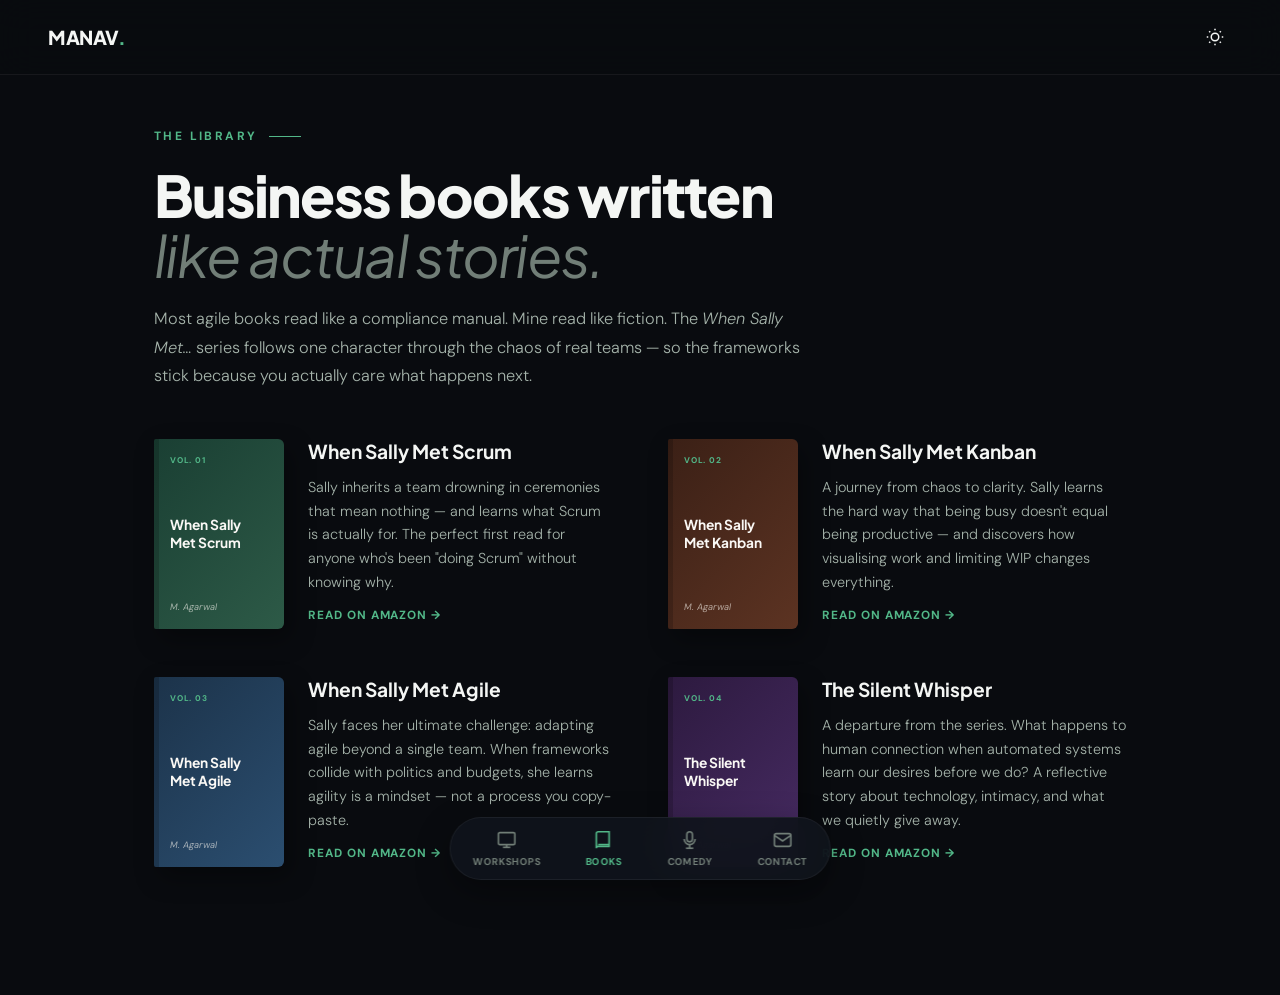
==== commit eab34a28: "Rebuild as multi-page site: scrolling homepage + dedicated pages Mobile-first rebuild matching the n" ====
--- a/books.html
+++ b/books.html
@@ -12,107 +12,60 @@
 </head>
 <body>
 
-<button class="theme-toggle mobile-theme" aria-label="Toggle Theme">
-  <svg class="sun-icon" viewBox="0 0 24 24" fill="none" stroke="currentColor" stroke-width="2"><circle cx="12" cy="12" r="5"></circle><line x1="12" y1="1" x2="12" y2="3"></line><line x1="12" y1="21" x2="12" y2="23"></line><line x1="4.22" y1="4.22" x2="5.64" y2="5.64"></line><line x1="18.36" y1="18.36" x2="19.78" y2="19.78"></line><line x1="1" y1="12" x2="3" y2="12"></line><line x1="21" y1="12" x2="23" y2="12"></line><line x1="4.22" y1="19.78" x2="5.64" y2="18.36"></line><line x1="18.36" y1="5.64" x2="19.78" y2="4.22"></line></svg>
-  <svg class="moon-icon" viewBox="0 0 24 24" fill="none" stroke="currentColor" stroke-width="2"><path d="M21 12.79A9 9 0 1 1 11.21 3 7 7 0 0 0 21 12.79z"></path></svg>
-</button>
+<header class="topbar">
+  <a class="logo" href="/">MANAV<span>.</span></a>
+  <button class="theme-toggle" aria-label="Toggle Theme">
+    <svg class="sun-icon" viewBox="0 0 24 24" fill="none" stroke="currentColor" stroke-width="2"><circle cx="12" cy="12" r="5"></circle><line x1="12" y1="1" x2="12" y2="3"></line><line x1="12" y1="21" x2="12" y2="23"></line><line x1="4.22" y1="4.22" x2="5.64" y2="5.64"></line><line x1="18.36" y1="18.36" x2="19.78" y2="19.78"></line><line x1="1" y1="12" x2="3" y2="12"></line><line x1="21" y1="12" x2="23" y2="12"></line><line x1="4.22" y1="19.78" x2="5.64" y2="18.36"></line><line x1="18.36" y1="5.64" x2="19.78" y2="4.22"></line></svg>
+    <svg class="moon-icon" viewBox="0 0 24 24" fill="none" stroke="currentColor" stroke-width="2"><path d="M21 12.79A9 9 0 1 1 11.21 3 7 7 0 0 0 21 12.79z"></path></svg>
+  </button>
+</header>
 
-<div class="app">
-  <aside class="app-sidebar">
-    <a class="sb-logo" href="index.html#home">MANAV<span>.</span></a>
-    <nav class="sb-nav">
-      <a class="sb-link" href="index.html#home"><svg viewBox="0 0 24 24"><path d="M3 11l9-8 9 8"/><path d="M5 10v10h14V10"/></svg> Home</a>
-      <a class="sb-link" href="index.html#workshops"><svg viewBox="0 0 24 24"><rect x="3" y="4" width="18" height="13" rx="1.5"/><path d="M12 17v3"/><path d="M8 20h8"/></svg> Workshops</a>
-      <a class="sb-link active" href="books.html"><svg viewBox="0 0 24 24"><path d="M4 5a2 2 0 0 1 2-2h12v16H6a2 2 0 0 0-2 2z"/><path d="M6 17h12"/></svg> Books</a>
-      <a class="sb-link" href="index.html#comedy"><svg viewBox="0 0 24 24"><rect x="9" y="3" width="6" height="11" rx="3"/><path d="M6 11a6 6 0 0 0 12 0"/><path d="M12 17v4"/><path d="M8 21h8"/></svg> Comedy</a>
-      <a class="sb-link" href="index.html#contact"><svg viewBox="0 0 24 24"><rect x="3" y="5" width="18" height="14" rx="2"/><path d="M3 7l9 6 9-6"/></svg> Contact</a>
-    </nav>
-    <div class="sb-bottom">
-      <button class="theme-toggle" aria-label="Toggle Theme">
-        <svg class="sun-icon" viewBox="0 0 24 24" fill="none" stroke="currentColor" stroke-width="2"><circle cx="12" cy="12" r="5"></circle><line x1="12" y1="1" x2="12" y2="3"></line><line x1="12" y1="21" x2="12" y2="23"></line><line x1="4.22" y1="4.22" x2="5.64" y2="5.64"></line><line x1="18.36" y1="18.36" x2="19.78" y2="19.78"></line><line x1="1" y1="12" x2="3" y2="12"></line><line x1="21" y1="12" x2="23" y2="12"></line><line x1="4.22" y1="19.78" x2="5.64" y2="18.36"></line><line x1="18.36" y1="5.64" x2="19.78" y2="4.22"></line></svg>
-        <svg class="moon-icon" viewBox="0 0 24 24" fill="none" stroke="currentColor" stroke-width="2"><path d="M21 12.79A9 9 0 1 1 11.21 3 7 7 0 0 0 21 12.79z"></path></svg>
-      </button>
-      <div class="sb-meta">© 2026 Manav Agarwal<br/><a href="https://manavagarwal.com/impressum" target="_blank" style="color:var(--muted)">Impressum</a></div>
+<main class="page">
+  <div class="page-hero">
+    <span class="section-eyebrow">The Library</span>
+    <h1>Business books written<br><em>like actual stories.</em></h1>
+    <p>Most agile books read like a compliance manual. Mine read like fiction. The <em>When Sally Met…</em> series follows one character through the chaos of real teams — so the frameworks stick because you actually care what happens next.</p>
+  </div>
+
+  <div class="book-grid">
+    <div class="book-row">
+      <div class="book-visual"><div class="book-spine-cover book1"><div class="book-title-overlay"><span class="book-brand-label">Vol. 01</span><span class="book-hero-title">When Sally Met Scrum</span><span class="book-cover-meta">M. Agarwal</span></div></div></div>
+      <div class="book-body"><div class="book-title">When Sally Met Scrum</div><div class="book-sub">Sally inherits a team drowning in ceremonies that mean nothing — and learns what Scrum is actually for. The perfect first read for anyone who's been "doing Scrum" without knowing why.</div><a class="book-link" href="https://www.amazon.de/dp/B0DJL2GNPT" target="_blank">Read on Amazon →</a></div>
     </div>
-  </aside>
+    <div class="book-row">
+      <div class="book-visual"><div class="book-spine-cover book2"><div class="book-title-overlay"><span class="book-brand-label">Vol. 02</span><span class="book-hero-title">When Sally Met Kanban</span><span class="book-cover-meta">M. Agarwal</span></div></div></div>
+      <div class="book-body"><div class="book-title">When Sally Met Kanban</div><div class="book-sub">A journey from chaos to clarity. Sally learns the hard way that being busy doesn't equal being productive — and discovers how visualising work and limiting WIP changes everything.</div><a class="book-link" href="https://www.amazon.de/dp/B0DJL2GNPT" target="_blank">Read on Amazon →</a></div>
+    </div>
+    <div class="book-row">
+      <div class="book-visual"><div class="book-spine-cover book3"><div class="book-title-overlay"><span class="book-brand-label">Vol. 03</span><span class="book-hero-title">When Sally Met Agile</span><span class="book-cover-meta">M. Agarwal</span></div></div></div>
+      <div class="book-body"><div class="book-title">When Sally Met Agile</div><div class="book-sub">Sally faces her ultimate challenge: adapting agile beyond a single team. When frameworks collide with politics and budgets, she learns agility is a mindset — not a process you copy-paste.</div><a class="book-link" href="https://www.amazon.de/dp/B0DJL2GNPT" target="_blank">Read on Amazon →</a></div>
+    </div>
+    <div class="book-row">
+      <div class="book-visual"><div class="book-spine-cover book4"><div class="book-title-overlay"><span class="book-brand-label">Vol. 04</span><span class="book-hero-title">The Silent Whisper</span><span class="book-cover-meta">M. Agarwal</span></div></div></div>
+      <div class="book-body"><div class="book-title">The Silent Whisper</div><div class="book-sub">A departure from the series. What happens to human connection when automated systems learn our desires before we do? A reflective story about technology, intimacy, and what we quietly give away.</div><a class="book-link" href="https://www.amazon.de/dp/B0DJL2GNPT" target="_blank">Read on Amazon →</a></div>
+    </div>
+  </div>
+</main>
 
-  <main class="app-main">
-    <header class="page-hero">
-      <p class="breadcrumb"><a href="index.html#home">Home</a> / Books</p>
-      <p class="section-eyebrow">The Library</p>
-      <h1>Business books written<br><em>like actual stories.</em></h1>
-      <p>Most agile books read like a compliance manual. Mine read like fiction. The <em>When Sally Met…</em> series follows one character through the chaos of real teams — so the frameworks stick because you actually care what happens next.</p>
-      <div><a class="btn-fill" href="https://www.amazon.de/dp/B0DJL2GNPT" target="_blank">Read on Amazon →</a></div>
-    </header>
+<nav class="bottomnav">
+  <button class="bn-item" data-target="workshops"><svg viewBox="0 0 24 24"><rect x="3" y="4" width="18" height="13" rx="1.5"/><path d="M12 17v3"/><path d="M8 20h8"/></svg>Workshops</button>
+  <button class="bn-item active" data-target="books"><svg viewBox="0 0 24 24"><path d="M4 5a2 2 0 0 1 2-2h12v16H6a2 2 0 0 0-2 2z"/><path d="M6 17h12"/></svg>Books</button>
+  <button class="bn-item" data-target="comedy"><svg viewBox="0 0 24 24"><rect x="9" y="3" width="6" height="11" rx="3"/><path d="M6 11a6 6 0 0 0 12 0"/><path d="M12 17v4"/><path d="M8 21h8"/></svg>Comedy</button>
+  <button class="bn-item" data-target="contact"><svg viewBox="0 0 24 24"><rect x="3" y="5" width="18" height="14" rx="2"/><path d="M3 7l9 6 9-6"/></svg>Contact</button>
+</nav>
 
-    <section class="books-section" id="books">
-      <div class="book-detail-grid">
-
-        <div class="book-detail-row">
-          <div class="book-visual"><div class="book-spine-cover book1"><div class="book-title-overlay"><span class="book-brand-label">Vol. 01</span><span class="book-hero-title">When Sally Met Scrum</span><span class="book-cover-meta">M. Agarwal</span></div></div></div>
-          <div class="book-detail-body">
-            <div class="book-title">When Sally Met Scrum</div>
-            <div class="book-sub">Experience Scrum challenges through an intuitive, visual fiction story. Sally inherits a team drowning in ceremonies that mean nothing — and learns what Scrum is actually for. The perfect first read for anyone who's been "doing Scrum" without knowing why.</div>
-            <a class="book-link" href="https://www.amazon.de/dp/B0DJL2GNPT" target="_blank">Read on Amazon →</a>
-          </div>
-        </div>
-
-        <div class="book-detail-row">
-          <div class="book-visual"><div class="book-spine-cover book2"><div class="book-title-overlay"><span class="book-brand-label">Vol. 02</span><span class="book-hero-title">When Sally Met Kanban</span><span class="book-cover-meta">M. Agarwal</span></div></div></div>
-          <div class="book-detail-body">
-            <div class="book-title">When Sally Met Kanban</div>
-            <div class="book-sub">A journey from chaos to clarity. Sally learns the hard way that being busy doesn't equal being productive — and discovers how visualising work and limiting WIP changes everything. Flow over heroics.</div>
-            <a class="book-link" href="https://www.amazon.de/dp/B0DJL2GNPT" target="_blank">Read on Amazon →</a>
-          </div>
-        </div>
-
-        <div class="book-detail-row">
-          <div class="book-visual"><div class="book-spine-cover book3"><div class="book-title-overlay"><span class="book-brand-label">Vol. 03</span><span class="book-hero-title">When Sally Met Agile</span><span class="book-cover-meta">M. Agarwal</span></div></div></div>
-          <div class="book-detail-body">
-            <div class="book-title">When Sally Met Agile</div>
-            <div class="book-sub">Sally faces her ultimate challenge: adapting agile beyond a single team. When the frameworks collide with politics, budgets and culture, she learns that agility is a mindset — not a process block you copy-paste.</div>
-            <a class="book-link" href="https://www.amazon.de/dp/B0DJL2GNPT" target="_blank">Read on Amazon →</a>
-          </div>
-        </div>
-
-        <div class="book-detail-row">
-          <div class="book-visual"><div class="book-spine-cover book4"><div class="book-title-overlay"><span class="book-brand-label">Vol. 04</span><span class="book-hero-title">The Silent Whisper</span><span class="book-cover-meta">M. Agarwal</span></div></div></div>
-          <div class="book-detail-body">
-            <div class="book-title">The Silent Whisper</div>
-            <div class="book-sub">A departure from the series. What happens to human connection when automated systems learn our desires before we do? A reflective story about technology, intimacy, and what we quietly give away.</div>
-            <a class="book-link" href="https://www.amazon.de/dp/B0DJL2GNPT" target="_blank">Read on Amazon →</a>
-          </div>
-        </div>
-
-      </div>
-    </section>
-
-    <section class="cta-section">
-      <p class="section-eyebrow">Bulk & corporate orders</p>
-      <h2 class="cta-headline">Want the series<br>for your whole team?</h2>
-      <p class="cta-sub">Onboarding a team into Agile? These books make the perfect pre-read. Reach out for bulk orders or a workshop pairing.</p>
-      <a class="btn-fill" href="index.html#contact">Get in touch →</a>
-    </section>
-
-    <footer class="page-footer">
-      <div class="footer-links">
-        <a href="index.html#home">Home</a>
-        <a href="workshops.html">Workshops</a>
-        <a href="books.html">Books</a>
-        <a href="comedy.html">Comedy</a>
-        <a href="https://medium.com/@manav_agarwal" target="_blank">Medium</a>
-      </div>
-      <p class="footer-copy">© 2026 Manav Agarwal. Corporate boredom not found.</p>
-    </footer>
-  </main>
-
-  <nav class="app-bottombar">
-    <a class="bb-link" href="index.html#home"><svg viewBox="0 0 24 24"><path d="M3 11l9-8 9 8"/><path d="M5 10v10h14V10"/></svg>Home</a>
-    <a class="bb-link" href="index.html#workshops"><svg viewBox="0 0 24 24"><rect x="3" y="4" width="18" height="13" rx="1.5"/><path d="M12 17v3"/><path d="M8 20h8"/></svg>Workshops</a>
-    <a class="bb-link active" href="books.html"><svg viewBox="0 0 24 24"><path d="M4 5a2 2 0 0 1 2-2h12v16H6a2 2 0 0 0-2 2z"/><path d="M6 17h12"/></svg>Books</a>
-    <a class="bb-link" href="index.html#comedy"><svg viewBox="0 0 24 24"><rect x="9" y="3" width="6" height="11" rx="3"/><path d="M6 11a6 6 0 0 0 12 0"/><path d="M12 17v4"/><path d="M8 21h8"/></svg>Comedy</a>
-    <a class="bb-link" href="index.html#contact"><svg viewBox="0 0 24 24"><rect x="3" y="5" width="18" height="14" rx="2"/><path d="M3 7l9 6 9-6"/></svg>Contact</a>
-  </nav>
+<div class="modal-overlay" id="previewModal">
+  <div class="modal">
+    <span class="modal-grip"></span>
+    <span class="modal-eyebrow"></span>
+    <h3 class="modal-title"></h3>
+    <p class="modal-desc"></p>
+    <div class="modal-chips"></div>
+    <div class="modal-actions">
+      <button class="btn-ghost" data-close type="button">Close</button>
+      <a class="btn-fill modal-explore" href="#">Explore all →</a>
+    </div>
+  </div>
 </div>
 
 <script src="app.js"></script>
--- a/styles.css
+++ b/styles.css
@@ -1,66 +1,54 @@
+/* ─── TOKENS ─── */
 :root, [data-theme="dark"] {
-  --bg: #090B0F;                 /* Premium slate obsidian */
-  --bg2: #10141C;                /* Sleek deep slate surface */
-  --bg3: #171C26;                /* Card background */
-  --border: rgba(250, 246, 240, 0.05);
-  --lime: #52B788;               /* Calm premium mint-emerald green */
-  --lime-dim: rgba(82, 183, 136, 0.08);
-  --white: #F4F6F4;              /* Soft eggshell white */
-  --muted: #717E77;              /* Muted sage-grey */
-  --muted2: #A5B3AA;             /* Light slate gray */
+  --bg: #090B0F; --bg2: #10141C; --bg3: #171C26;
+  --border: rgba(250, 246, 240, 0.06);
+  --lime: #52B788; --lime-dim: rgba(82, 183, 136, 0.10);
+  --white: #F4F6F4; --muted: #717E77; --muted2: #A5B3AA;
   --card-shadow: rgba(0, 0, 0, 0.4);
   --transition-theme: background-color 0.5s ease, color 0.5s ease, border-color 0.5s ease;
-  --sidebar-w: 256px;
-  --bottombar-h: 66px;
-}
-
+}
 [data-theme="light"] {
-  --bg: #F4F6F4;                 /* Ultra-soft light linen sage */
-  --bg2: #E8EBE8;                /* Mid sage stone */
-  --bg3: #FFFFFF;                /* Pure clean card white */
-  --border: rgba(45, 106, 79, 0.08);
-  --lime: #2D6A4F;               /* Deeper forest green for high contrast readability */
-  --lime-dim: rgba(45, 106, 79, 0.06);
-  --white: #1B2B22;              /* Dark charcoal-forest text */
-  --muted: #62756B;              /* Medium slate sage */
-  --muted2: #384A40;             /* Legible body copy green-gray */
-  --card-shadow: rgba(45, 106, 79, 0.03);
-  --transition-theme: background-color 0.5s ease, color 0.5s ease, border-color 0.5s ease;
-}
-
+  --bg: #F4F6F4; --bg2: #E8EBE8; --bg3: #FFFFFF;
+  --border: rgba(45, 106, 79, 0.10);
+  --lime: #2D6A4F; --lime-dim: rgba(45, 106, 79, 0.08);
+  --white: #1B2B22; --muted: #62756B; --muted2: #384A40;
+  --card-shadow: rgba(45, 106, 79, 0.04);
+}
 *, *::before, *::after { box-sizing: border-box; margin: 0; padding: 0; }
 html { scroll-behavior: smooth; font-size: 16px; }
 body {
-  background: var(--bg);
-  color: var(--white);
-  font-family: 'DM Sans', sans-serif;
-  overflow-x: hidden;
-  -webkit-font-smoothing: antialiased;
-  transition: var(--transition-theme);
-}
-
-/* ─── BUTTON STYLES ──────────────────────── */
-.btn-fill, .btn-outline {
+  background: var(--bg); color: var(--white);
+  font-family: 'DM Sans', sans-serif; overflow-x: hidden;
+  -webkit-font-smoothing: antialiased; transition: var(--transition-theme);
+}
+img { max-width: 100%; display: block; }
+
+/* ─── BUTTONS ─── */
+.btn-fill, .btn-ghost {
   display: inline-flex; align-items: center; justify-content: center;
-  font-size: 0.75rem; font-weight: 700; letter-spacing: 0.08em; text-transform: uppercase;
-  padding: 0.9rem 1.8rem; border-radius: 4px; text-decoration: none;
-  transition: all 0.3s cubic-bezier(0.16, 1, 0.3, 1); cursor: pointer;
   font-family: 'Plus Jakarta Sans', sans-serif;
+  font-size: 0.8rem; font-weight: 700; letter-spacing: 0.06em; text-transform: uppercase;
+  padding: 0.95rem 1.7rem; border-radius: 6px; text-decoration: none; cursor: pointer;
+  transition: all 0.3s cubic-bezier(0.16, 1, 0.3, 1);
 }
 .btn-fill { background: var(--lime); color: var(--bg); border: 1px solid var(--lime); }
 [data-theme="dark"] .btn-fill { color: #000; }
 [data-theme="light"] .btn-fill { color: #fff; }
-.btn-fill:hover { opacity: 0.92; transform: translateY(-2px); box-shadow: 0 8px 24px var(--lime-dim); }
-.btn-outline { background: transparent; color: var(--white); border: 1px solid var(--border); }
-.btn-outline:hover { border-color: var(--lime); color: var(--lime); transform: translateY(-2px); }
-
-/* Theme Toggle Switch */
-.theme-toggle {
-  background: none; border: none; cursor: pointer;
-  display: flex; align-items: center; justify-content: center;
-  color: var(--white); padding: 0.5rem; border-radius: 50%;
-  transition: background-color 0.3s ease;
-}
+.btn-fill:hover { transform: translateY(-2px); box-shadow: 0 10px 26px var(--lime-dim); }
+.btn-ghost { background: transparent; color: var(--white); border: 1px solid var(--border); }
+.btn-ghost:hover { border-color: var(--lime); color: var(--lime); transform: translateY(-2px); }
+
+/* ─── TOP BAR ─── */
+.topbar {
+  position: fixed; top: 0; left: 0; right: 0; z-index: 150;
+  display: flex; align-items: center; justify-content: space-between;
+  padding: 1.1rem 1.5rem; background: color-mix(in srgb, var(--bg) 82%, transparent);
+  -webkit-backdrop-filter: blur(18px); backdrop-filter: blur(18px);
+  border-bottom: 1px solid var(--border); transition: var(--transition-theme);
+}
+.logo { font-family: 'Plus Jakarta Sans', sans-serif; font-weight: 800; font-size: 1.2rem; letter-spacing: -0.02em; color: var(--white); text-decoration: none; }
+.logo span { color: var(--lime); }
+.theme-toggle { background: none; border: none; cursor: pointer; display: flex; align-items: center; justify-content: center; color: var(--white); padding: 0.5rem; border-radius: 50%; transition: background-color 0.3s ease; }
 .theme-toggle:hover { background-color: var(--border); }
 .theme-toggle svg { width: 18px; height: 18px; fill: none; stroke: currentColor; }
 [data-theme="dark"] .theme-toggle .sun-icon { display: block; }
@@ -68,346 +56,208 @@
 [data-theme="light"] .theme-toggle .sun-icon { display: none; }
 [data-theme="light"] .theme-toggle .moon-icon { display: block; }
 
-/* ─── APP SHELL ─────────────────────────────
-   Desktop: persistent left sidebar (ChatGPT/Gemini pattern).
-   Mobile: fixed bottom tab bar (social-app pattern).
-   The main area never reloads — views swap in place. */
-.app { display: flex; min-height: 100vh; }
-
-.app-sidebar {
-  position: fixed; top: 0; left: 0; bottom: 0; width: var(--sidebar-w);
-  background: var(--bg2); border-right: 1px solid var(--border);
-  display: flex; flex-direction: column; padding: 2rem 1.1rem; z-index: 200;
-  transition: var(--transition-theme);
-}
-.sb-logo {
-  font-family: 'Plus Jakarta Sans', sans-serif; font-weight: 800; font-size: 1.35rem;
-  letter-spacing: -0.02em; color: var(--white); text-decoration: none; padding: 0.5rem 0.85rem 2.25rem;
-}
-.sb-logo span { color: var(--lime); }
-.sb-nav { display: flex; flex-direction: column; gap: 0.3rem; }
-.sb-link {
-  display: flex; align-items: center; gap: 0.95rem;
-  padding: 0.85rem 0.85rem; border-radius: 9px;
-  color: var(--muted2); text-decoration: none; cursor: pointer;
-  font-family: 'Plus Jakarta Sans', sans-serif; font-weight: 600; font-size: 0.98rem;
-  transition: background-color 0.25s ease, color 0.25s ease;
-}
-.sb-link svg { width: 20px; height: 20px; stroke: currentColor; fill: none; flex-shrink: 0; stroke-width: 1.8; }
-.sb-link:hover { color: var(--white); background: var(--border); }
-.sb-link.active { color: var(--lime); background: var(--lime-dim); }
-.sb-bottom { margin-top: auto; display: flex; flex-direction: column; gap: 1.25rem; padding: 0.85rem; }
-.sb-social { display: flex; gap: 1.1rem; align-items: center; }
-.sb-social a { color: var(--muted); display: inline-flex; transition: color 0.3s ease, transform 0.3s ease; }
-.sb-social a:hover { color: var(--white); transform: translateY(-2px); }
-.sb-social svg { width: 20px; height: 20px; fill: currentColor; }
-.sb-meta { font-size: 0.7rem; color: var(--muted); line-height: 1.5; }
-
-.app-bottombar {
-  display: none; position: fixed; bottom: 0; left: 0; right: 0; height: var(--bottombar-h);
-  background: var(--bg2); border-top: 1px solid var(--border); z-index: 200;
-  align-items: stretch; justify-content: space-around; padding-bottom: env(safe-area-inset-bottom);
-  transition: var(--transition-theme);
-}
-.bb-link {
-  flex: 1; display: flex; flex-direction: column; align-items: center; justify-content: center; gap: 4px;
-  color: var(--muted); text-decoration: none; cursor: pointer;
-  font-size: 0.6rem; font-weight: 700; letter-spacing: 0.04em; text-transform: uppercase;
-}
-.bb-link svg { width: 22px; height: 22px; stroke: currentColor; fill: none; stroke-width: 1.8; }
-.bb-link.active { color: var(--lime); }
-
-.app-main { flex: 1; margin-left: var(--sidebar-w); min-height: 100vh; min-width: 0; }
-
-/* Floating mobile theme toggle (sidebar isn't visible on mobile) */
-.mobile-theme {
-  display: none; position: fixed; top: 1.1rem; right: 1.1rem; z-index: 210;
-  background: var(--bg2); border: 1px solid var(--border); border-radius: 50%;
-}
-
-/* ─── VIEW SWITCHER ───
-   Hide inactive views without clobbering each view's own display type
-   (.home/.level2/.contact-view rely on flex for layout + gap). */
-.view:not(.active) { display: none !important; }
-.view.active { animation: viewIn 0.45s cubic-bezier(0.16, 1, 0.3, 1); }
-@keyframes viewIn { from { opacity: 0; transform: translateY(10px); } to { opacity: 1; transform: none; } }
-
-/* ─── HOME VIEW (Level 1 — keywords only, ~one screen) ─── */
-.home {
-  min-height: 100vh; display: flex; flex-direction: column; justify-content: center;
-  padding: 4.5rem 4rem; gap: 2.5rem;
-}
-.home-top { display: grid; grid-template-columns: 1.35fr 0.65fr; gap: 3.5rem; align-items: center; }
-.home-intro { display: flex; flex-direction: column; gap: 1.5rem; }
-.home-tag {
-  display: inline-flex; align-items: center; gap: 0.75rem;
-  font-size: 0.75rem; font-weight: 700; letter-spacing: 0.15em; text-transform: uppercase; color: var(--lime);
-}
-.home-headline {
-  font-family: 'Plus Jakarta Sans', sans-serif; font-weight: 800;
-  font-size: clamp(2.6rem, 5.5vw, 4.8rem); line-height: 1.04; letter-spacing: -0.03em;
-  color: var(--white); max-width: 16ch;
-}
-.carousel-inline-box { display: inline-flex; justify-content: flex-start; align-items: center; min-width: 110px; }
-.carousel-word-highlight {
-  color: var(--lime); font-weight: 800; display: inline-block;
-  transition: opacity 0.3s cubic-bezier(0.16, 1, 0.3, 1), transform 0.3s cubic-bezier(0.16, 1, 0.3, 1);
-}
-.carousel-word-highlight.fade-out { opacity: 0; transform: translateY(-5px); }
-.carousel-word-highlight.fade-in { opacity: 1; transform: translateY(0); }
-.home-sub { font-size: 1.02rem; line-height: 1.7; color: var(--muted2); max-width: 46ch; font-weight: 300; }
-.home-stats { display: flex; gap: 2.5rem; flex-wrap: wrap; margin-top: 0.5rem; }
-.home-stat { display: flex; flex-direction: column; gap: 0.2rem; }
-.home-stat-num { font-family: 'Plus Jakarta Sans', sans-serif; font-weight: 800; font-size: 1.9rem; color: var(--white); line-height: 1; }
-.home-stat-lbl { font-size: 0.68rem; color: var(--muted); font-weight: 700; letter-spacing: 0.08em; text-transform: uppercase; }
-
-/* Portrait anchor (personality, less generic) */
-.home-photo { position: relative; display: flex; justify-content: center; align-items: center; }
-.home-photo .photo-backdrop {
-  position: absolute; inset: 0; z-index: 1; opacity: 0.14; fill: var(--lime);
-  display: flex; align-items: center; justify-content: center; transform: scale(1.2);
-}
-.home-photo img { position: relative; z-index: 2; width: 78%; height: auto; pointer-events: none; }
-
-/* Three pillars (Level 1 entry points — keyword chips, no sentences) */
-.pillars { display: grid; grid-template-columns: repeat(3, 1fr); gap: 1.25rem; }
-.pillar {
-  background: var(--bg2); border: 1px solid var(--border); border-radius: 12px;
-  padding: 1.9rem 1.75rem; display: flex; flex-direction: column; gap: 1rem;
-  text-decoration: none; color: inherit; cursor: pointer; position: relative;
-  box-shadow: 0 4px 15px var(--card-shadow);
-  transition: border-color 0.3s ease, transform 0.3s ease, box-shadow 0.3s ease;
-}
-.pillar:hover { border-color: var(--lime); transform: translateY(-5px); box-shadow: 0 14px 30px var(--card-shadow); }
-.pillar-num { font-family: 'Plus Jakarta Sans', sans-serif; font-weight: 800; font-size: 0.72rem; letter-spacing: 0.12em; color: var(--lime); }
-.pillar-title { font-family: 'Plus Jakarta Sans', sans-serif; font-weight: 800; font-size: 1.4rem; letter-spacing: -0.02em; color: var(--white); line-height: 1.1; }
-.pillar-chips { display: flex; gap: 0.4rem; flex-wrap: wrap; }
-.chip {
-  font-size: 0.68rem; font-weight: 600; letter-spacing: 0.02em;
-  color: var(--muted2); border: 1px solid var(--border); background: var(--bg);
-  padding: 0.3rem 0.65rem; border-radius: 99px;
-}
-.pillar-go {
-  margin-top: auto; display: inline-flex; align-items: center; gap: 0.45rem;
-  font-size: 0.72rem; font-weight: 700; letter-spacing: 0.1em; text-transform: uppercase; color: var(--lime);
-  transition: gap 0.3s ease;
-}
-.pillar:hover .pillar-go { gap: 0.85rem; }
-
-/* ─── LEVEL 2 VIEWS (one-paragraph teaser + deep link) ─── */
-.level2 { max-width: 1040px; padding: 6rem 4rem; display: flex; flex-direction: column; gap: 2rem; }
-.l2-eyebrow {
-  font-size: 0.75rem; font-weight: 700; letter-spacing: 0.2em; text-transform: uppercase; color: var(--lime);
-  display: flex; align-items: center; gap: 0.75rem;
-}
-.l2-eyebrow::after { content: ''; flex: 0 0 32px; height: 1px; background: var(--lime); }
-.l2-title {
-  font-family: 'Plus Jakarta Sans', sans-serif; font-weight: 800;
-  font-size: clamp(2.1rem, 4.5vw, 3.4rem); letter-spacing: -0.03em; line-height: 1.05; color: var(--white);
-}
-.l2-title em { color: var(--muted); font-style: italic; font-weight: 400; }
-.l2-lead { font-size: 1.1rem; line-height: 1.8; color: var(--muted2); max-width: 60ch; font-weight: 300; }
-.l2-lead strong { color: var(--white); font-weight: 500; }
-.l2-actions { display: flex; gap: 1rem; flex-wrap: wrap; align-items: center; margin-top: 0.5rem; }
-
-/* Category chips for the workshops teaser (deep-link into the full page filter) */
-.l2-cats { display: flex; gap: 0.75rem; flex-wrap: wrap; }
-.l2-cat {
-  display: inline-flex; align-items: center; gap: 0.6rem; text-decoration: none;
-  background: var(--bg2); border: 1px solid var(--border); border-radius: 99px;
-  padding: 0.7rem 1.2rem; color: var(--white); font-weight: 600; font-size: 0.9rem;
-  transition: border-color 0.3s ease, transform 0.3s ease;
-}
-.l2-cat:hover { border-color: var(--lime); transform: translateY(-2px); }
-.l2-cat .count { font-size: 0.72rem; color: var(--bg); background: var(--lime); padding: 0.15rem 0.5rem; border-radius: 99px; font-weight: 700; }
-[data-theme="dark"] .l2-cat .count { color: #000; }
-
-/* Books teaser shelf reuses the 3D spines */
-.books-shelf-wrapper { overflow-x: auto; padding: 1.5rem 0.25rem; scrollbar-width: thin; }
-.books-shelf-wrapper::-webkit-scrollbar { height: 4px; }
-.books-shelf-wrapper::-webkit-scrollbar-track { background: var(--bg); }
-.books-shelf-wrapper::-webkit-scrollbar-thumb { background: var(--border); border-radius: 99px; }
-.books-shelf { display: flex; gap: 2.5rem; width: max-content; }
-.book-visual { perspective: 1000px; display: flex; }
-.book-spine-cover {
-  width: 130px; height: 190px; position: relative; border-radius: 2px 6px 6px 2px;
-  transform-style: preserve-3d; transition: transform 0.6s cubic-bezier(0.16, 1, 0.3, 1);
-  box-shadow: 6px 10px 24px rgba(0, 0, 0, 0.35);
-}
-.book-spine-cover::before {
-  content: ''; position: absolute; left: 0; top: 0; bottom: 0; width: 5px;
-  background: rgba(0,0,0,0.18); z-index: 5; border-radius: 2px 0 0 2px;
-}
-.book-visual:hover .book-spine-cover { transform: rotateY(-18deg) rotateX(6deg) translateY(-4px); box-shadow: 12px 16px 32px rgba(0, 0, 0, 0.45); }
-.book1 { background: linear-gradient(135deg, #1A3F33 0%, #2D5A47 100%); border-right: 2px solid #365C4B; }
-.book2 { background: linear-gradient(135deg, #3B2016 0%, #5C3322 100%); border-right: 2px solid #5C3322; }
-.book3 { background: linear-gradient(135deg, #1C334A 0%, #2B4E70 100%); border-right: 2px solid #2B4E70; }
-.book4 { background: linear-gradient(135deg, #2D1A3F 0%, #472B63 100%); border-right: 2px solid #472B63; }
-.book-title-overlay { padding: 1.25rem; height: 100%; display: flex; flex-direction: column; justify-content: space-between; }
-.book-brand-label { font-size: 0.55rem; font-weight: 700; letter-spacing: 0.1em; text-transform: uppercase; color: var(--lime); }
-.book-hero-title { font-family: 'Plus Jakarta Sans', sans-serif; font-size: 0.95rem; font-weight: 700; color: #FAF8F5; line-height: 1.3; }
-.book-cover-meta { font-size: 0.6rem; color: rgba(250, 246, 240, 0.6); font-family: 'Plus Jakarta Sans', sans-serif; font-style: italic; }
-
-/* Comedy teaser formats */
-.l2-formats { display: flex; gap: 0.75rem; flex-wrap: wrap; }
-.l2-format {
-  background: var(--bg2); border: 1px solid var(--border); border-radius: 10px;
-  padding: 1.1rem 1.4rem; min-width: 150px; transition: border-color 0.3s ease, transform 0.3s ease;
-}
-.l2-format:hover { border-color: var(--lime); transform: translateY(-3px); }
-.l2-format-title { font-family: 'Plus Jakarta Sans', sans-serif; font-weight: 700; font-size: 1.02rem; color: var(--white); }
-.l2-format-sub { font-size: 0.8rem; color: var(--muted); margin-top: 0.25rem; }
-
-/* ─── CONTACT VIEW ─── */
-.contact-view { max-width: 900px; padding: 6rem 4rem; display: flex; flex-direction: column; gap: 2.5rem; }
-.contact-form-wrapper { max-width: 560px; }
-.contact-form { display: flex; flex-direction: column; gap: 1.25rem; }
-.form-row { display: grid; grid-template-columns: 1fr 1fr; gap: 1.25rem; }
-.form-input, .form-textarea {
-  width: 100%; background: var(--bg2); border: 1px solid var(--border); color: var(--white);
-  padding: 1rem 1.25rem; border-radius: 6px; font-family: 'DM Sans', sans-serif; font-size: 0.95rem;
-  transition: border-color 0.3s ease;
-}
-.form-input:focus, .form-textarea:focus { outline: none; border-color: var(--lime); }
-.form-submit-btn { justify-content: center; width: 100%; border: 1px solid var(--lime) !important; background-color: var(--lime) !important; color: var(--bg) !important; }
-.proof-strip { display: flex; flex-direction: column; gap: 1.25rem; }
-.proof-quote { font-size: 0.95rem; line-height: 1.7; color: var(--muted2); font-style: italic; border-left: 2px solid var(--lime); padding-left: 1.1rem; }
-.proof-quote strong { color: var(--white); font-style: normal; }
-
-/* ─── GENERIC SECTION (dedicated pages) ─── */
-.section { padding: 6rem 4rem; max-width: 1100px; }
-.section-header { margin-bottom: 4rem; }
-.section-eyebrow {
-  font-size: 0.75rem; font-weight: 700; letter-spacing: 0.2em; text-transform: uppercase; color: var(--lime);
-  margin-bottom: 1.1rem; display: flex; align-items: center; gap: 0.75rem;
-}
+/* ─── HERO (mobile-first: photo on top, content below) ─── */
+.hero { padding: 6rem 1.5rem 2.5rem; display: flex; flex-direction: column; gap: 2.5rem; align-items: center; }
+.hero-photo { display: flex; justify-content: center; align-items: center; width: 100%; }
+.photo-wrap { position: relative; width: 230px; display: flex; justify-content: center; align-items: flex-end; }
+.photo-backdrop { position: absolute; inset: -16% -20%; z-index: 1; opacity: 0.8; color: var(--lime); }
+.photo-backdrop svg { width: 100%; height: 100%; }
+.photo-img { position: relative; z-index: 2; width: 100%; height: auto; pointer-events: none; }
+.callout { position: absolute; z-index: 10; display: none; flex-direction: column; opacity: 0; animation: calloutPop 0.6s cubic-bezier(0.34, 1.56, 0.64, 1) 0.5s forwards; }
+.c-left { top: 42%; right: calc(100% - 4px); text-align: right; align-items: flex-end; }
+.c-right { top: 22%; left: calc(100% - 4px); text-align: left; align-items: flex-start; }
+.callout-num { font-family: 'Plus Jakarta Sans', sans-serif; font-weight: 800; font-size: 2.1rem; color: var(--white); line-height: 1; }
+.callout-lbl { font-size: 0.74rem; color: var(--muted2); font-weight: 500; line-height: 1.3; margin-top: 4px; max-width: 120px; }
+.arrow-svg { width: 76px; height: 38px; overflow: visible; margin-top: 8px; }
+.handdrawn-path { fill: none; stroke: var(--lime); stroke-width: 1.5; stroke-linecap: round; stroke-dasharray: 200; stroke-dashoffset: 200; animation: drawCurve 1.4s cubic-bezier(0.16, 1, 0.3, 1) 0.9s forwards; opacity: 0.6; }
+@keyframes calloutPop { to { opacity: 1; } }
+@keyframes drawCurve { to { stroke-dashoffset: 0; } }
+
+.hero-content { display: flex; flex-direction: column; gap: 1.4rem; text-align: center; align-items: center; }
+.hero-name { font-family: 'Plus Jakarta Sans', sans-serif; font-weight: 800; font-size: clamp(2.4rem, 9vw, 3.4rem); letter-spacing: -0.03em; line-height: 1.02; color: var(--white); }
+.hero-tagline { font-size: 0.8rem; font-weight: 700; letter-spacing: 0.14em; text-transform: uppercase; color: var(--lime); }
+.hero-blurb { font-size: 1rem; line-height: 1.7; color: var(--muted2); max-width: 44ch; font-weight: 300; }
+.hero-actions { display: flex; gap: 1rem; flex-wrap: wrap; justify-content: center; }
+
+/* ─── STATS BAR (4 × 25%, descriptive) ─── */
+.stats { display: grid; grid-template-columns: repeat(4, 1fr); width: 100%; border-top: 1px solid var(--border); border-bottom: 1px solid var(--border); background: var(--bg2); }
+.stat { padding: 1.6rem 0.6rem; text-align: center; display: flex; flex-direction: column; align-items: center; gap: 0.4rem; border-right: 1px solid var(--border); }
+.stat:last-child { border-right: none; }
+.stat-num { font-family: 'Plus Jakarta Sans', sans-serif; font-weight: 800; font-size: clamp(1.5rem, 6vw, 2.6rem); color: var(--white); line-height: 1; }
+.stat-num span { color: var(--lime); }
+.stat-desc { font-size: 0.62rem; font-weight: 600; letter-spacing: 0.04em; text-transform: uppercase; color: var(--muted); line-height: 1.35; }
+
+/* ─── EXPERIENCE (timeline / roadmap) ─── */
+.experience { padding: 4rem 1.5rem; scroll-margin-top: 80px; }
+.section-head { display: flex; flex-direction: column; gap: 1rem; margin-bottom: 3rem; max-width: 640px; }
+.section-eyebrow { font-size: 0.75rem; font-weight: 700; letter-spacing: 0.2em; text-transform: uppercase; color: var(--lime); display: flex; align-items: center; gap: 0.75rem; }
 .section-eyebrow::after { content: ''; flex: 0 0 32px; height: 1px; background: var(--lime); }
-.section-title {
-  font-family: 'Plus Jakarta Sans', sans-serif; font-weight: 800;
-  font-size: clamp(2.2rem, 5vw, 3.6rem); letter-spacing: -0.03em; line-height: 1.05; color: var(--white);
-}
+.section-title { font-family: 'Plus Jakarta Sans', sans-serif; font-weight: 800; font-size: clamp(2rem, 6vw, 3rem); letter-spacing: -0.03em; line-height: 1.05; color: var(--white); }
 .section-title em { color: var(--muted); font-style: italic; font-weight: 400; }
-
-/* ─── PAGE HERO (Level 3 dedicated pages) ─── */
-.page-hero {
-  padding: 5rem 4rem 4rem; border-bottom: 1px solid var(--border);
-  display: flex; flex-direction: column; gap: 1.4rem; max-width: 1000px;
-}
-.page-hero h1 {
-  font-family: 'Plus Jakarta Sans', sans-serif; font-weight: 800;
-  font-size: clamp(2.4rem, 6vw, 4rem); letter-spacing: -0.03em; line-height: 1.05; color: var(--white);
-}
+.section-sub { font-size: 1rem; line-height: 1.7; color: var(--muted2); font-weight: 300; }
+
+.timeline { position: relative; display: flex; flex-direction: column; gap: 2rem; padding-left: 1.75rem; }
+.timeline::before { content: ''; position: absolute; left: 7px; top: 6px; bottom: 6px; width: 2px; background: var(--border); }
+.tl-item { position: relative; }
+.tl-item::before { content: ''; position: absolute; left: -1.75rem; top: 8px; width: 16px; height: 16px; border-radius: 50%; background: var(--bg); border: 3px solid var(--lime); }
+.tl-card { background: var(--bg2); border: 1px solid var(--border); border-radius: 14px; overflow: hidden; box-shadow: 0 4px 16px var(--card-shadow); transition: border-color 0.3s ease, transform 0.3s ease; }
+.tl-card:hover { border-color: var(--lime); transform: translateY(-3px); }
+.tl-img { width: 100%; aspect-ratio: 16 / 9; object-fit: cover; filter: grayscale(0.2) saturate(0.95); }
+.tl-body { padding: 1.5rem 1.6rem; display: flex; flex-direction: column; gap: 0.6rem; }
+.tl-step { font-size: 0.68rem; font-weight: 700; letter-spacing: 0.12em; text-transform: uppercase; color: var(--lime); }
+.tl-title { font-family: 'Plus Jakarta Sans', sans-serif; font-weight: 700; font-size: 1.25rem; color: var(--white); }
+.tl-desc { font-size: 0.92rem; line-height: 1.7; color: var(--muted2); font-weight: 300; }
+
+/* ─── ENTRY ICON SQUARES (homepage bottom) ─── */
+.entries { padding: 3rem 1.5rem 5rem; }
+.entry-grid { display: grid; grid-template-columns: repeat(2, 1fr); gap: 1rem; max-width: 760px; margin: 0 auto; }
+.entry { aspect-ratio: 1 / 1; background: var(--bg2); border: 1px solid var(--border); border-radius: 18px; display: flex; flex-direction: column; align-items: center; justify-content: center; gap: 0.9rem; text-decoration: none; color: var(--white); box-shadow: 0 4px 16px var(--card-shadow); transition: border-color 0.3s ease, transform 0.3s ease, background-color 0.3s ease; }
+.entry:hover { border-color: var(--lime); transform: translateY(-4px); background: var(--bg3); }
+.entry svg { width: 34px; height: 34px; stroke: var(--lime); fill: none; stroke-width: 1.7; }
+.entry-label { font-family: 'Plus Jakarta Sans', sans-serif; font-weight: 700; font-size: 1rem; letter-spacing: -0.01em; }
+
+/* ─── SITE FOOTER ─── */
+.site-footer { padding: 2.5rem 1.5rem; border-top: 1px solid var(--border); display: flex; flex-direction: column; gap: 1.25rem; align-items: center; text-align: center; }
+.footer-socials { display: flex; gap: 1.5rem; }
+.footer-socials a { color: var(--muted); display: inline-flex; transition: color 0.3s ease, transform 0.3s ease; }
+.footer-socials a:hover { color: var(--white); transform: translateY(-2px); }
+.footer-socials svg { width: 22px; height: 22px; fill: currentColor; }
+.footer-copy { font-size: 0.75rem; color: var(--muted); font-style: italic; }
+
+/* ─── DEDICATED PAGE HERO ─── */
+.page { padding: 6rem 1.5rem 7.5rem; }
+.page-hero { display: flex; flex-direction: column; gap: 1.3rem; max-width: 900px; margin-bottom: 3rem; }
+.page-hero h1 { font-family: 'Plus Jakarta Sans', sans-serif; font-weight: 800; font-size: clamp(2.2rem, 8vw, 3.6rem); letter-spacing: -0.03em; line-height: 1.04; color: var(--white); }
 .page-hero h1 em { color: var(--muted); font-style: italic; font-weight: 400; }
-.page-hero p { font-size: 1.05rem; line-height: 1.8; color: var(--muted2); max-width: 64ch; font-weight: 300; }
-.breadcrumb { font-size: 0.72rem; font-weight: 700; letter-spacing: 0.12em; text-transform: uppercase; color: var(--muted); }
-.breadcrumb a { color: var(--lime); text-decoration: none; }
-.breadcrumb a:hover { text-decoration: underline; }
-
-/* ─── WORKSHOPS (filter system on the dedicated page) ─── */
-.workshops-split { display: grid; grid-template-columns: 0.6fr 1.4fr; gap: 4rem; align-items: start; }
-.filter-tabs { display: flex; flex-direction: column; gap: 1.1rem; border-left: 2px solid var(--border); padding-left: 1.5rem; }
-.filter-tab {
-  font-family: 'Plus Jakarta Sans', sans-serif; font-size: 1rem; font-weight: 700; letter-spacing: 0.02em;
-  color: var(--muted); background: transparent; border: none; cursor: pointer; padding: 0.5rem 0; text-align: left;
-  position: relative; transition: color 0.3s ease, transform 0.3s ease; display: flex; justify-content: space-between; align-items: center;
-}
-.filter-tab::before { content: ''; position: absolute; left: -1.6rem; top: 0; bottom: 0; width: 3px; background: var(--lime); transform: scaleY(0); transition: transform 0.3s ease; }
-.filter-tab.active { color: var(--white); transform: translateX(4px); }
-.filter-tab.active::before { transform: scaleY(1); }
+.page-hero p { font-size: 1.02rem; line-height: 1.75; color: var(--muted2); max-width: 60ch; font-weight: 300; }
+
+/* ─── WORKSHOPS FILTER ─── */
+.workshops-split { display: flex; flex-direction: column; gap: 2rem; }
+.filter-tabs { display: flex; gap: 0.6rem; flex-wrap: wrap; }
+.filter-tab { font-family: 'Plus Jakarta Sans', sans-serif; font-size: 0.85rem; font-weight: 700; color: var(--muted); background: var(--bg2); border: 1px solid var(--border); border-radius: 99px; cursor: pointer; padding: 0.6rem 1.1rem; display: inline-flex; align-items: center; gap: 0.5rem; transition: color 0.3s ease, border-color 0.3s ease; }
 .filter-tab:hover { color: var(--white); }
-.filter-tab .tab-count { font-size: 0.7rem; font-weight: 600; color: var(--muted); background: var(--border); padding: 0.2rem 0.5rem; border-radius: 99px; transition: color 0.3s ease; }
-.filter-tab.active .tab-count { color: var(--bg); background: var(--lime); }
-[data-theme="dark"] .filter-tab.active .tab-count { color: #000; }
-.workshops-container { position: relative; min-height: 400px; }
-.workshops-grid { display: grid; grid-template-columns: 1fr 1fr; gap: 2.5rem; opacity: 0; transform: translateY(20px); transition: opacity 0.5s ease, transform 0.5s ease; }
+.filter-tab.active { color: var(--bg); background: var(--lime); border-color: var(--lime); }
+[data-theme="dark"] .filter-tab.active { color: #000; }
+.filter-tab .tab-count { font-size: 0.68rem; opacity: 0.8; }
+.workshops-grid { display: grid; grid-template-columns: 1fr; gap: 1.5rem; opacity: 0; transform: translateY(16px); transition: opacity 0.45s ease, transform 0.45s ease; }
 .workshops-grid.active { opacity: 1; transform: translateY(0); }
-.workshop-card {
-  background: var(--bg2); border: 1px solid var(--border); padding: 2.5rem; border-radius: 8px;
-  display: flex; flex-direction: column; gap: 1.5rem; box-shadow: 0 4px 15px var(--card-shadow);
-  transition: border-color 0.3s ease, transform 0.3s ease, box-shadow 0.3s ease;
-}
-.workshop-card:hover { border-color: var(--lime); transform: translateY(-4px); box-shadow: 0 10px 25px var(--card-shadow); }
+.workshop-card { background: var(--bg2); border: 1px solid var(--border); padding: 2rem; border-radius: 12px; display: flex; flex-direction: column; gap: 1.25rem; box-shadow: 0 4px 15px var(--card-shadow); transition: border-color 0.3s ease, transform 0.3s ease; }
+.workshop-card:hover { border-color: var(--lime); transform: translateY(-4px); }
 .wcard-top { display: flex; align-items: flex-start; justify-content: space-between; gap: 1rem; }
-.wcard-tag { font-size: 0.68rem; font-weight: 700; letter-spacing: 0.12em; text-transform: uppercase; color: var(--white); background: var(--lime); padding: 0.4rem 0.8rem; border-radius: 2px; flex-shrink: 0; }
-[data-theme="dark"] .wcard-tag { color: var(--bg); }
-.wcard-duration { font-size: 0.78rem; color: var(--muted); font-weight: 500; margin-top: 0.35rem; }
-.wcard-title { font-family: 'Plus Jakarta Sans', sans-serif; font-weight: 700; font-size: 1.25rem; letter-spacing: -0.01em; color: var(--white); }
-.wcard-desc { font-size: 0.9rem; line-height: 1.75; color: var(--muted2); font-weight: 300; }
-.wcard-tools { display: flex; gap: 0.5rem; flex-wrap: wrap; margin-top: 0.5rem; }
-.tool-badge { font-size: 0.72rem; font-weight: 700; background: var(--border); border: 1px solid rgba(245, 242, 235, 0.05); padding: 0.35rem 0.75rem; border-radius: 4px; color: var(--white); display: inline-flex; align-items: center; gap: 0.35rem; }
-[data-theme="light"] .tool-badge { border-color: rgba(28, 29, 33, 0.04); }
-.wcard-perspective { font-size: 0.85rem; color: var(--muted); font-style: italic; border-left: 2px solid var(--lime); padding-left: 1rem; margin-top: 0.5rem; line-height: 1.65; }
-.wcard-footer { display: flex; align-items: center; justify-content: space-between; padding-top: 1.25rem; border-top: 1px solid var(--border); }
-.wcard-level { font-size: 0.72rem; color: var(--muted); font-weight: 600; letter-spacing: 0.08em; text-transform: uppercase; }
-.wcard-arrow { color: var(--lime); font-size: 1rem; transition: transform 0.3s ease; }
-.workshop-card:hover .wcard-arrow { transform: translateX(6px); }
-
-/* ─── BOOKS (dedicated page detail rows) ─── */
-.books-section { padding: 6rem 4rem; max-width: 1100px; }
-.book-detail-grid { display: grid; grid-template-columns: repeat(2, 1fr); gap: 4rem 3.5rem; }
-.book-detail-row { display: grid; grid-template-columns: 130px 1fr; gap: 2.5rem; align-items: start; }
-.book-detail-body { display: flex; flex-direction: column; gap: 1rem; }
-.book-title { font-family: 'Plus Jakarta Sans', sans-serif; font-weight: 700; font-size: 1.35rem; color: var(--white); line-height: 1.35; }
-.book-sub { font-size: 0.9rem; color: var(--muted2); line-height: 1.7; font-weight: 300; }
-.book-link {
-  display: inline-flex; align-items: center; gap: 0.5rem; margin-top: auto;
-  font-size: 0.75rem; font-weight: 700; letter-spacing: 0.1em; text-transform: uppercase; color: var(--lime);
-  text-decoration: none; transition: gap 0.3s ease;
-}
+.wcard-tag { font-size: 0.66rem; font-weight: 700; letter-spacing: 0.1em; text-transform: uppercase; color: var(--bg); background: var(--lime); padding: 0.4rem 0.7rem; border-radius: 3px; }
+[data-theme="dark"] .wcard-tag { color: #000; }
+.wcard-duration { font-size: 0.76rem; color: var(--muted); margin-top: 0.35rem; }
+.wcard-title { font-family: 'Plus Jakarta Sans', sans-serif; font-weight: 700; font-size: 1.2rem; color: var(--white); }
+.wcard-desc { font-size: 0.9rem; line-height: 1.7; color: var(--muted2); font-weight: 300; }
+.wcard-tools { display: flex; gap: 0.5rem; flex-wrap: wrap; }
+.tool-badge { font-size: 0.7rem; font-weight: 700; background: var(--border); padding: 0.3rem 0.65rem; border-radius: 4px; color: var(--white); }
+.wcard-perspective { font-size: 0.84rem; color: var(--muted); font-style: italic; border-left: 2px solid var(--lime); padding-left: 1rem; line-height: 1.6; }
+.wcard-footer { display: flex; align-items: center; justify-content: space-between; padding-top: 1rem; border-top: 1px solid var(--border); }
+.wcard-level { font-size: 0.7rem; color: var(--muted); font-weight: 600; letter-spacing: 0.06em; text-transform: uppercase; }
+.wcard-arrow { color: var(--lime); }
+
+/* ─── BOOKS ─── */
+.book-grid { display: grid; grid-template-columns: 1fr; gap: 2.5rem; }
+.book-row { display: grid; grid-template-columns: 110px 1fr; gap: 1.5rem; align-items: start; }
+.book-visual { perspective: 1000px; }
+.book-spine-cover { width: 110px; height: 160px; position: relative; border-radius: 2px 6px 6px 2px; box-shadow: 6px 10px 24px rgba(0,0,0,0.35); transition: transform 0.6s cubic-bezier(0.16,1,0.3,1); }
+.book-spine-cover::before { content: ''; position: absolute; left: 0; top: 0; bottom: 0; width: 5px; background: rgba(0,0,0,0.18); border-radius: 2px 0 0 2px; }
+.book-row:hover .book-spine-cover { transform: rotateY(-14deg) translateY(-3px); }
+.book1 { background: linear-gradient(135deg, #1A3F33, #2D5A47); }
+.book2 { background: linear-gradient(135deg, #3B2016, #5C3322); }
+.book3 { background: linear-gradient(135deg, #1C334A, #2B4E70); }
+.book4 { background: linear-gradient(135deg, #2D1A3F, #472B63); }
+.book-title-overlay { padding: 1rem; height: 100%; display: flex; flex-direction: column; justify-content: space-between; }
+.book-brand-label { font-size: 0.52rem; font-weight: 700; letter-spacing: 0.1em; text-transform: uppercase; color: var(--lime); }
+.book-hero-title { font-family: 'Plus Jakarta Sans', sans-serif; font-size: 0.86rem; font-weight: 700; color: #FAF8F5; line-height: 1.3; }
+.book-cover-meta { font-size: 0.58rem; color: rgba(250,246,240,0.6); font-style: italic; }
+.book-body { display: flex; flex-direction: column; gap: 0.8rem; }
+.book-title { font-family: 'Plus Jakarta Sans', sans-serif; font-weight: 700; font-size: 1.2rem; color: var(--white); }
+.book-sub { font-size: 0.9rem; color: var(--muted2); line-height: 1.65; font-weight: 300; }
+.book-link { display: inline-flex; align-items: center; gap: 0.5rem; font-size: 0.74rem; font-weight: 700; letter-spacing: 0.08em; text-transform: uppercase; color: var(--lime); text-decoration: none; transition: gap 0.3s ease; }
 .book-link:hover { gap: 0.85rem; }
 
-/* ─── COMEDY (dedicated page formats) ─── */
-.comedy-formats { display: grid; grid-template-columns: repeat(3, 1fr); gap: 2rem; }
-.comedy-card { background: var(--bg2); border: 1px solid var(--border); padding: 2.5rem; border-radius: 10px; display: flex; flex-direction: column; gap: 1rem; box-shadow: 0 4px 15px var(--card-shadow); transition: border-color 0.3s ease, transform 0.3s ease; }
+/* ─── COMEDY ─── */
+.comedy-formats { display: grid; grid-template-columns: 1fr; gap: 1.5rem; }
+.comedy-card { background: var(--bg2); border: 1px solid var(--border); padding: 2rem; border-radius: 12px; display: flex; flex-direction: column; gap: 0.9rem; box-shadow: 0 4px 15px var(--card-shadow); transition: border-color 0.3s ease, transform 0.3s ease; }
 .comedy-card:hover { border-color: var(--lime); transform: translateY(-4px); }
 .comedy-card .wcard-tag { align-self: flex-start; }
-.comedy-card-title { font-family: 'Plus Jakarta Sans', sans-serif; font-weight: 700; font-size: 1.3rem; color: var(--white); }
-.comedy-card-desc { font-size: 0.92rem; line-height: 1.75; color: var(--muted2); font-weight: 300; }
-
-/* ─── CTA (dedicated pages) ─── */
-.cta-section { padding: 7rem 4rem; position: relative; overflow: hidden; max-width: 900px; }
-.cta-headline { font-family: 'Plus Jakarta Sans', sans-serif; font-weight: 800; font-size: clamp(2.2rem, 5vw, 3.6rem); letter-spacing: -0.03em; line-height: 1.05; color: var(--white); margin-bottom: 1.5rem; }
-.cta-sub { font-size: 1.05rem; line-height: 1.8; color: var(--muted2); max-width: 520px; margin: 0 0 2.5rem; font-weight: 300; }
-
-/* ─── FOOTER (dedicated pages, slim) ─── */
-.page-footer { padding: 2.5rem 4rem; border-top: 1px solid var(--border); display: flex; align-items: center; justify-content: space-between; flex-wrap: wrap; gap: 1.5rem; }
-.page-footer .footer-links { display: flex; gap: 1.75rem; flex-wrap: wrap; }
-.page-footer .footer-links a { font-size: 0.75rem; font-weight: 600; letter-spacing: 0.08em; text-transform: uppercase; color: var(--muted); text-decoration: none; transition: color 0.3s ease; }
-.page-footer .footer-links a:hover { color: var(--white); }
-.page-footer .footer-copy { font-size: 0.75rem; color: var(--muted); font-style: italic; }
-
-/* ─── ANIMATIONS ──────────────────────────── */
-@keyframes fadeUp { to { opacity: 1; transform: translateY(0); } }
-
-/* ─── RESPONSIVE ───────────────────────────── */
-@media (max-width: 960px) {
-  .app-sidebar { display: none; }
-  .app-bottombar { display: flex; }
-  .app-main { margin-left: 0; padding-bottom: var(--bottombar-h); }
-  .mobile-theme { display: flex; }
-
-  .home { padding: 5.5rem 1.5rem 3rem; gap: 2.5rem; justify-content: flex-start; min-height: auto; }
-  .home-top { grid-template-columns: 1fr; gap: 2rem; }
-  .home-photo { display: none; }
-  .home-headline { font-size: clamp(2.4rem, 9vw, 3.4rem); }
-  .pillars { grid-template-columns: 1fr; gap: 1rem; }
-
-  .level2 { padding: 5.5rem 1.5rem 3rem; }
-  .contact-view { padding: 5.5rem 1.5rem 3rem; }
-
-  .page-hero { padding: 5.5rem 1.5rem 3rem; }
-  .section { padding: 4rem 1.5rem; }
-  .books-section { padding: 4rem 1.5rem; }
-  .cta-section { padding: 5rem 1.5rem; }
-  .workshops-split { grid-template-columns: 1fr; gap: 2.5rem; }
-  .filter-tabs { flex-direction: column; }
-  .workshops-grid { grid-template-columns: 1fr; }
-  .book-detail-grid { grid-template-columns: 1fr; gap: 3rem; }
-  .comedy-formats { grid-template-columns: 1fr; gap: 1.25rem; }
-  .page-footer { padding: 2rem 1.5rem; flex-direction: column; align-items: flex-start; gap: 1.25rem; }
-}
-
-@media (max-width: 600px) {
-  .home-stats { gap: 1.5rem; }
-  .book-detail-row { grid-template-columns: 90px 1fr; gap: 1.25rem; }
-}
+.comedy-card-title { font-family: 'Plus Jakarta Sans', sans-serif; font-weight: 700; font-size: 1.25rem; color: var(--white); }
+.comedy-card-desc { font-size: 0.9rem; line-height: 1.7; color: var(--muted2); font-weight: 300; }
+
+/* ─── CONTACT ─── */
+.contact-form { display: flex; flex-direction: column; gap: 1.1rem; max-width: 560px; }
+.form-row { display: grid; grid-template-columns: 1fr; gap: 1.1rem; }
+.form-input, .form-textarea { width: 100%; background: var(--bg2); border: 1px solid var(--border); color: var(--white); padding: 1rem 1.2rem; border-radius: 8px; font-family: 'DM Sans', sans-serif; font-size: 0.95rem; transition: border-color 0.3s ease; }
+.form-input:focus, .form-textarea:focus { outline: none; border-color: var(--lime); }
+.form-submit-btn { width: 100%; }
+.contact-socials { display: flex; gap: 0.8rem; flex-wrap: wrap; margin-top: 2rem; }
+.contact-social { display: inline-flex; align-items: center; gap: 0.55rem; padding: 0.7rem 1.1rem; border: 1px solid var(--border); border-radius: 99px; color: var(--white); text-decoration: none; font-weight: 600; font-size: 0.85rem; transition: border-color 0.3s ease, transform 0.3s ease; }
+.contact-social:hover { border-color: var(--lime); color: var(--lime); transform: translateY(-2px); }
+.contact-social svg { width: 18px; height: 18px; fill: currentColor; }
+
+/* ─── PERSISTENT BOTTOM NAV (dedicated pages) ─── */
+.bottomnav { position: fixed; left: 0; right: 0; bottom: 0; z-index: 150; display: flex; background: color-mix(in srgb, var(--bg2) 92%, transparent); -webkit-backdrop-filter: blur(20px); backdrop-filter: blur(20px); border-top: 1px solid var(--border); padding-bottom: env(safe-area-inset-bottom); transition: var(--transition-theme); }
+.bn-item { flex: 1; display: flex; flex-direction: column; align-items: center; justify-content: center; gap: 4px; padding: 0.7rem 0; background: none; border: none; cursor: pointer; color: var(--muted); font-family: 'DM Sans', sans-serif; font-size: 0.62rem; font-weight: 700; letter-spacing: 0.04em; text-transform: uppercase; transition: color 0.25s ease; }
+.bn-item svg { width: 22px; height: 22px; stroke: currentColor; fill: none; stroke-width: 1.8; }
+.bn-item:hover { color: var(--white); }
+.bn-item.active { color: var(--lime); }
+
+/* ─── MODAL (medium-detail preview) ─── */
+.modal-overlay { position: fixed; inset: 0; z-index: 300; display: flex; align-items: flex-end; justify-content: center; background: rgba(0,0,0,0.55); -webkit-backdrop-filter: blur(6px); backdrop-filter: blur(6px); opacity: 0; pointer-events: none; transition: opacity 0.3s ease; }
+.modal-overlay.open { opacity: 1; pointer-events: auto; }
+.modal { width: 100%; max-width: 540px; background: var(--bg2); border: 1px solid var(--border); border-radius: 20px 20px 0 0; padding: 2rem 1.75rem calc(2rem + env(safe-area-inset-bottom)); display: flex; flex-direction: column; gap: 1.1rem; transform: translateY(100%); transition: transform 0.4s cubic-bezier(0.16, 1, 0.3, 1); box-shadow: 0 -20px 50px rgba(0,0,0,0.4); }
+.modal-overlay.open .modal { transform: translateY(0); }
+.modal-grip { width: 42px; height: 4px; border-radius: 99px; background: var(--border); align-self: center; }
+.modal-eyebrow { font-size: 0.72rem; font-weight: 700; letter-spacing: 0.16em; text-transform: uppercase; color: var(--lime); }
+.modal-title { font-family: 'Plus Jakarta Sans', sans-serif; font-weight: 800; font-size: 1.6rem; letter-spacing: -0.02em; color: var(--white); }
+.modal-desc { font-size: 0.95rem; line-height: 1.7; color: var(--muted2); font-weight: 300; }
+.modal-chips { display: flex; gap: 0.45rem; flex-wrap: wrap; }
+.modal-chips .chip { font-size: 0.68rem; font-weight: 600; color: var(--muted2); border: 1px solid var(--border); background: var(--bg); padding: 0.3rem 0.65rem; border-radius: 99px; }
+.modal-actions { display: flex; gap: 0.8rem; margin-top: 0.5rem; }
+.modal-actions .btn-ghost, .modal-actions .btn-fill { flex: 1; }
+
+/* ═══════════ RESPONSIVE (tablet / desktop) ═══════════ */
+@media (min-width: 700px) {
+  .comedy-formats { grid-template-columns: repeat(3, 1fr); }
+  .timeline { padding-left: 0; gap: 3rem; }
+  .timeline::before { left: 50%; transform: translateX(-50%); }
+  .tl-item { width: 50%; }
+  .tl-item:nth-child(odd) { align-self: flex-start; padding-right: 2.5rem; }
+  .tl-item:nth-child(even) { align-self: flex-end; padding-left: 2.5rem; }
+  .tl-item::before { left: auto; }
+  .tl-item:nth-child(odd)::before { right: -8px; left: auto; }
+  .tl-item:nth-child(even)::before { left: -8px; }
+}
+
+@media (min-width: 760px) {
+  .entry-grid { grid-template-columns: repeat(4, 1fr); }
+}
+
+@media (min-width: 880px) {
+  .topbar { padding: 1.25rem 3rem; }
+  .hero { flex-direction: row; align-items: center; gap: 4.5rem; padding: 8rem 4rem 4rem; max-width: 1200px; margin: 0 auto; }
+  .hero-photo { flex: 0 0 40%; }
+  .photo-wrap { width: 300px; }
+  .callout { display: flex; }
+  .hero-content { flex: 1; text-align: left; align-items: flex-start; }
+  .hero-name { font-size: clamp(3rem, 4.5vw, 4.4rem); }
+  .experience { padding: 6rem 4rem; max-width: 1100px; margin: 0 auto; }
+  .stat-desc { font-size: 0.72rem; }
+  .page { padding: 8rem 4rem 8rem; max-width: 1100px; margin: 0 auto; }
+  .workshops-split { display: grid; grid-template-columns: 0.85fr 2fr; gap: 3rem; align-items: start; }
+  .filter-tabs { flex-direction: column; align-items: stretch; }
+  .workshops-grid { grid-template-columns: 1fr 1fr; }
+  .book-grid { grid-template-columns: 1fr 1fr; gap: 3rem 3.5rem; }
+  .book-row { grid-template-columns: 130px 1fr; }
+  .book-spine-cover { width: 130px; height: 190px; }
+  .modal-overlay { align-items: center; }
+  .modal { border-radius: 20px; transform: translateY(20px) scale(0.98); }
+  .modal-overlay.open .modal { transform: translateY(0) scale(1); }
+  .bottomnav { left: 50%; right: auto; transform: translateX(-50%); bottom: 1.25rem; width: auto; border-radius: 99px; border: 1px solid var(--border); box-shadow: 0 12px 34px rgba(0,0,0,0.35); }
+  .bn-item { padding: 0.7rem 1.4rem; }
+}
+
+@media (min-width: 1000px) {
+  .form-row { grid-template-columns: 1fr 1fr; }
+}
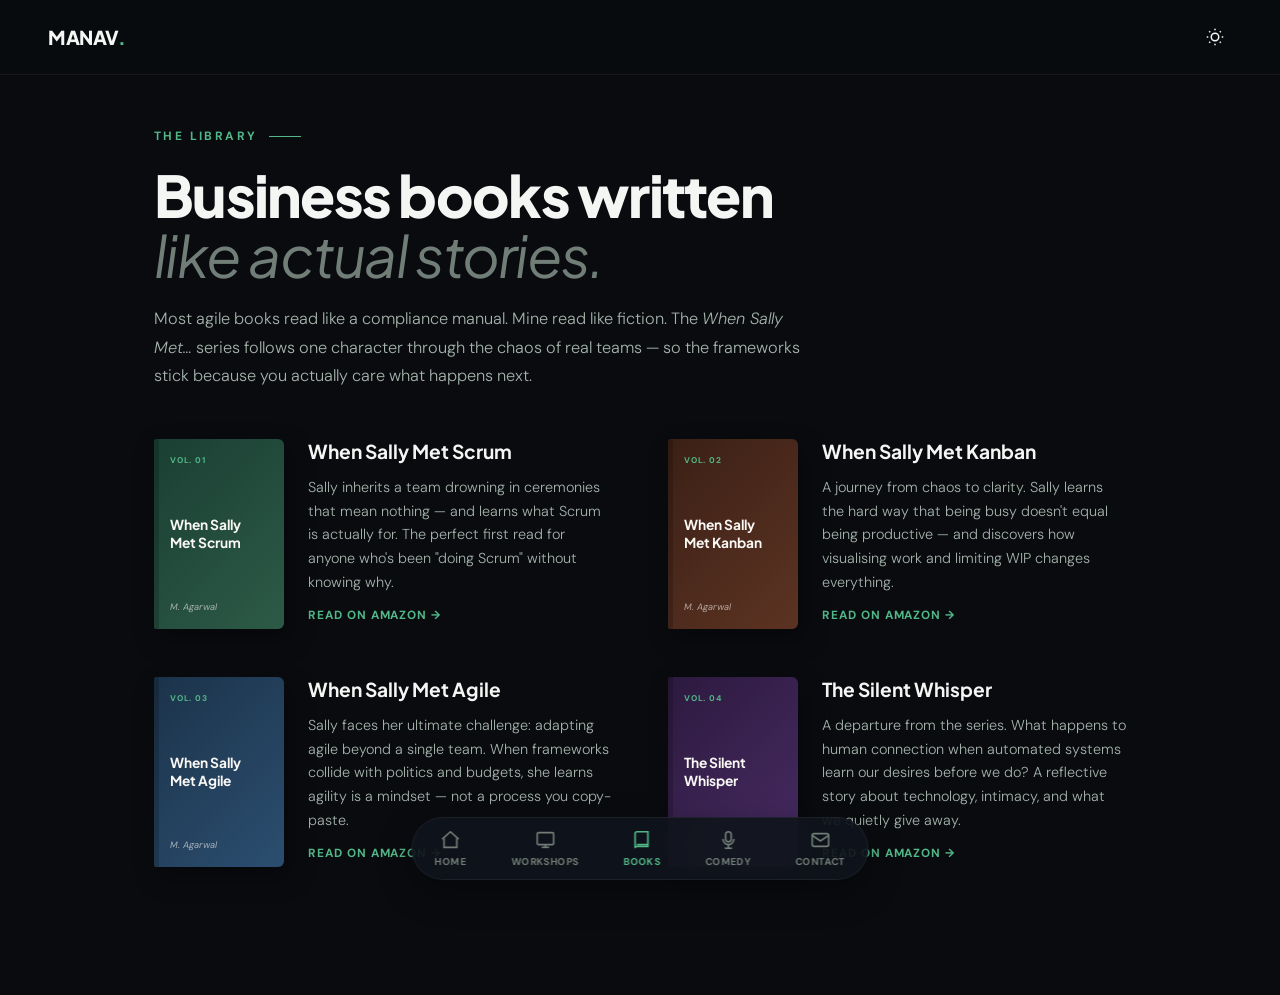
==== commit b4ddefaa: "Apple-style icon tiles, smooth motion, and a Home button - Homepage entry icons become iOS-style squ" ====
--- a/books.html
+++ b/books.html
@@ -13,7 +13,7 @@
 <body>
 
 <header class="topbar">
-  <a class="logo" href="/">MANAV<span>.</span></a>
+  <a class="logo" href="index.html">MANAV<span>.</span></a>
   <button class="theme-toggle" aria-label="Toggle Theme">
     <svg class="sun-icon" viewBox="0 0 24 24" fill="none" stroke="currentColor" stroke-width="2"><circle cx="12" cy="12" r="5"></circle><line x1="12" y1="1" x2="12" y2="3"></line><line x1="12" y1="21" x2="12" y2="23"></line><line x1="4.22" y1="4.22" x2="5.64" y2="5.64"></line><line x1="18.36" y1="18.36" x2="19.78" y2="19.78"></line><line x1="1" y1="12" x2="3" y2="12"></line><line x1="21" y1="12" x2="23" y2="12"></line><line x1="4.22" y1="19.78" x2="5.64" y2="18.36"></line><line x1="18.36" y1="5.64" x2="19.78" y2="4.22"></line></svg>
     <svg class="moon-icon" viewBox="0 0 24 24" fill="none" stroke="currentColor" stroke-width="2"><path d="M21 12.79A9 9 0 1 1 11.21 3 7 7 0 0 0 21 12.79z"></path></svg>
@@ -48,6 +48,7 @@
 </main>
 
 <nav class="bottomnav">
+  <a class="bn-item" href="index.html"><svg viewBox="0 0 24 24"><path d="M3 11l9-8 9 8"/><path d="M5 10v10h14V10"/></svg>Home</a>
   <button class="bn-item" data-target="workshops"><svg viewBox="0 0 24 24"><rect x="3" y="4" width="18" height="13" rx="1.5"/><path d="M12 17v3"/><path d="M8 20h8"/></svg>Workshops</button>
   <button class="bn-item active" data-target="books"><svg viewBox="0 0 24 24"><path d="M4 5a2 2 0 0 1 2-2h12v16H6a2 2 0 0 0-2 2z"/><path d="M6 17h12"/></svg>Books</button>
   <button class="bn-item" data-target="comedy"><svg viewBox="0 0 24 24"><rect x="9" y="3" width="6" height="11" rx="3"/><path d="M6 11a6 6 0 0 0 12 0"/><path d="M12 17v4"/><path d="M8 21h8"/></svg>Comedy</button>
--- a/styles.css
+++ b/styles.css
@@ -1,4 +1,5 @@
 /* ─── TOKENS ─── */
+@view-transition { navigation: auto; }
 :root, [data-theme="dark"] {
   --bg: #090B0F; --bg2: #10141C; --bg3: #171C26;
   --border: rgba(250, 246, 240, 0.06);
@@ -20,8 +21,15 @@
   background: var(--bg); color: var(--white);
   font-family: 'DM Sans', sans-serif; overflow-x: hidden;
   -webkit-font-smoothing: antialiased; transition: var(--transition-theme);
-}
+  animation: pageIn 0.5s ease both;
+}
+@keyframes pageIn { from { opacity: 0; } to { opacity: 1; } }
 img { max-width: 100%; display: block; }
+
+/* ─── SCROLL REVEAL (smooth entrances) ─── */
+.reveal { opacity: 0; transform: translateY(24px); transition: opacity 0.7s cubic-bezier(0.16, 1, 0.3, 1), transform 0.7s cubic-bezier(0.16, 1, 0.3, 1); }
+.reveal.in { opacity: 1; transform: none; }
+@media (prefers-reduced-motion: reduce) { .reveal { opacity: 1; transform: none; transition: none; } body { animation: none; } }
 
 /* ─── BUTTONS ─── */
 .btn-fill, .btn-ghost {
@@ -102,7 +110,19 @@
 .tl-item::before { content: ''; position: absolute; left: -1.75rem; top: 8px; width: 16px; height: 16px; border-radius: 50%; background: var(--bg); border: 3px solid var(--lime); }
 .tl-card { background: var(--bg2); border: 1px solid var(--border); border-radius: 14px; overflow: hidden; box-shadow: 0 4px 16px var(--card-shadow); transition: border-color 0.3s ease, transform 0.3s ease; }
 .tl-card:hover { border-color: var(--lime); transform: translateY(-3px); }
-.tl-img { width: 100%; aspect-ratio: 16 / 9; object-fit: cover; filter: grayscale(0.2) saturate(0.95); }
+.tl-img { width: 100%; aspect-ratio: 16 / 9; object-fit: cover; filter: grayscale(0.95) contrast(1.05); }
+.section-quote { font-family: 'Plus Jakarta Sans', sans-serif; font-style: italic; font-weight: 500; font-size: 1.15rem; line-height: 1.5; color: var(--white); border-left: 3px solid var(--lime); padding-left: 1rem; margin-top: 0.5rem; }
+.section-quote span { color: var(--lime); }
+
+/* ─── CREDENTIALS ─── */
+.credentials { padding: 4rem 1.5rem; border-top: 1px solid var(--border); }
+.cred-grid { display: grid; grid-template-columns: 1fr; gap: 1rem; margin-top: 2.5rem; }
+.cred { display: flex; gap: 0.9rem; align-items: flex-start; background: var(--bg2); border: 1px solid var(--border); border-radius: 12px; padding: 1.3rem 1.4rem; box-shadow: 0 4px 14px var(--card-shadow); transition: border-color 0.3s ease, transform 0.3s ease; }
+.cred:hover { border-color: var(--lime); transform: translateY(-3px); }
+.cred-badge { flex: 0 0 auto; width: 38px; height: 38px; border-radius: 10px; background: var(--lime-dim); color: var(--lime); display: flex; align-items: center; justify-content: center; }
+.cred-badge svg { width: 20px; height: 20px; stroke: currentColor; fill: none; stroke-width: 2.2; }
+.cred-name { font-family: 'Plus Jakarta Sans', sans-serif; font-weight: 700; font-size: 0.98rem; color: var(--white); line-height: 1.3; }
+.cred-issuer { font-size: 0.76rem; color: var(--muted); margin-top: 0.25rem; }
 .tl-body { padding: 1.5rem 1.6rem; display: flex; flex-direction: column; gap: 0.6rem; }
 .tl-step { font-size: 0.68rem; font-weight: 700; letter-spacing: 0.12em; text-transform: uppercase; color: var(--lime); }
 .tl-title { font-family: 'Plus Jakarta Sans', sans-serif; font-weight: 700; font-size: 1.25rem; color: var(--white); }
@@ -110,11 +130,18 @@
 
 /* ─── ENTRY ICON SQUARES (homepage bottom) ─── */
 .entries { padding: 3rem 1.5rem 5rem; }
-.entry-grid { display: grid; grid-template-columns: repeat(2, 1fr); gap: 1rem; max-width: 760px; margin: 0 auto; }
-.entry { aspect-ratio: 1 / 1; background: var(--bg2); border: 1px solid var(--border); border-radius: 18px; display: flex; flex-direction: column; align-items: center; justify-content: center; gap: 0.9rem; text-decoration: none; color: var(--white); box-shadow: 0 4px 16px var(--card-shadow); transition: border-color 0.3s ease, transform 0.3s ease, background-color 0.3s ease; }
-.entry:hover { border-color: var(--lime); transform: translateY(-4px); background: var(--bg3); }
-.entry svg { width: 34px; height: 34px; stroke: var(--lime); fill: none; stroke-width: 1.7; }
-.entry-label { font-family: 'Plus Jakarta Sans', sans-serif; font-weight: 700; font-size: 1rem; letter-spacing: -0.01em; }
+.entry-grid { display: grid; grid-template-columns: repeat(4, 1fr); gap: 1rem; max-width: 620px; margin: 0 auto; }
+.entry { display: flex; flex-direction: column; align-items: center; gap: 0.7rem; text-decoration: none; color: var(--white); }
+.entry-tile { width: 100%; max-width: 96px; aspect-ratio: 1 / 1; margin: 0 auto; border-radius: 27%; display: flex; align-items: center; justify-content: center; position: relative; overflow: hidden; box-shadow: 0 10px 24px rgba(0,0,0,0.35); transition: transform 0.4s cubic-bezier(0.34, 1.56, 0.64, 1), box-shadow 0.4s ease; }
+.entry-tile::after { content: ''; position: absolute; inset: 0; background: linear-gradient(160deg, rgba(255,255,255,0.22), transparent 55%); }
+.entry-tile svg { width: 44%; height: 44%; stroke: #fff; fill: none; stroke-width: 1.7; position: relative; z-index: 1; }
+.entry:hover .entry-tile { transform: translateY(-6px) scale(1.05); box-shadow: 0 20px 38px rgba(0,0,0,0.45); }
+.entry:active .entry-tile { transform: scale(0.95); }
+.tile-workshops { background: linear-gradient(150deg, #2D6A4F, #52B788); }
+.tile-books { background: linear-gradient(150deg, #5C3322, #B0794A); }
+.tile-comedy { background: linear-gradient(150deg, #472B63, #8257B0); }
+.tile-contact { background: linear-gradient(150deg, #1C334A, #3E7CB1); }
+.entry-label { font-family: 'Plus Jakarta Sans', sans-serif; font-weight: 600; font-size: 0.82rem; letter-spacing: -0.01em; }
 
 /* ─── SITE FOOTER ─── */
 .site-footer { padding: 2.5rem 1.5rem; border-top: 1px solid var(--border); display: flex; flex-direction: column; gap: 1.25rem; align-items: center; text-align: center; }
@@ -198,7 +225,8 @@
 
 /* ─── PERSISTENT BOTTOM NAV (dedicated pages) ─── */
 .bottomnav { position: fixed; left: 0; right: 0; bottom: 0; z-index: 150; display: flex; background: color-mix(in srgb, var(--bg2) 92%, transparent); -webkit-backdrop-filter: blur(20px); backdrop-filter: blur(20px); border-top: 1px solid var(--border); padding-bottom: env(safe-area-inset-bottom); transition: var(--transition-theme); }
-.bn-item { flex: 1; display: flex; flex-direction: column; align-items: center; justify-content: center; gap: 4px; padding: 0.7rem 0; background: none; border: none; cursor: pointer; color: var(--muted); font-family: 'DM Sans', sans-serif; font-size: 0.62rem; font-weight: 700; letter-spacing: 0.04em; text-transform: uppercase; transition: color 0.25s ease; }
+.bn-item { flex: 1; display: flex; flex-direction: column; align-items: center; justify-content: center; gap: 4px; padding: 0.7rem 0; background: none; border: none; cursor: pointer; color: var(--muted); font-family: 'DM Sans', sans-serif; font-size: 0.62rem; font-weight: 700; letter-spacing: 0.04em; text-transform: uppercase; text-decoration: none; transition: color 0.25s ease, transform 0.25s ease; }
+.bn-item:active { transform: scale(0.9); }
 .bn-item svg { width: 22px; height: 22px; stroke: currentColor; fill: none; stroke-width: 1.8; }
 .bn-item:hover { color: var(--white); }
 .bn-item.active { color: var(--lime); }
@@ -220,6 +248,7 @@
 /* ═══════════ RESPONSIVE (tablet / desktop) ═══════════ */
 @media (min-width: 700px) {
   .comedy-formats { grid-template-columns: repeat(3, 1fr); }
+  .cred-grid { grid-template-columns: repeat(2, 1fr); }
   .timeline { padding-left: 0; gap: 3rem; }
   .timeline::before { left: 50%; transform: translateX(-50%); }
   .tl-item { width: 50%; }
@@ -243,6 +272,8 @@
   .hero-content { flex: 1; text-align: left; align-items: flex-start; }
   .hero-name { font-size: clamp(3rem, 4.5vw, 4.4rem); }
   .experience { padding: 6rem 4rem; max-width: 1100px; margin: 0 auto; }
+  .credentials { padding: 6rem 4rem; max-width: 1100px; margin: 0 auto; }
+  .cred-grid { grid-template-columns: repeat(3, 1fr); }
   .stat-desc { font-size: 0.72rem; }
   .page { padding: 8rem 4rem 8rem; max-width: 1100px; margin: 0 auto; }
   .workshops-split { display: grid; grid-template-columns: 0.85fr 2fr; gap: 3rem; align-items: start; }
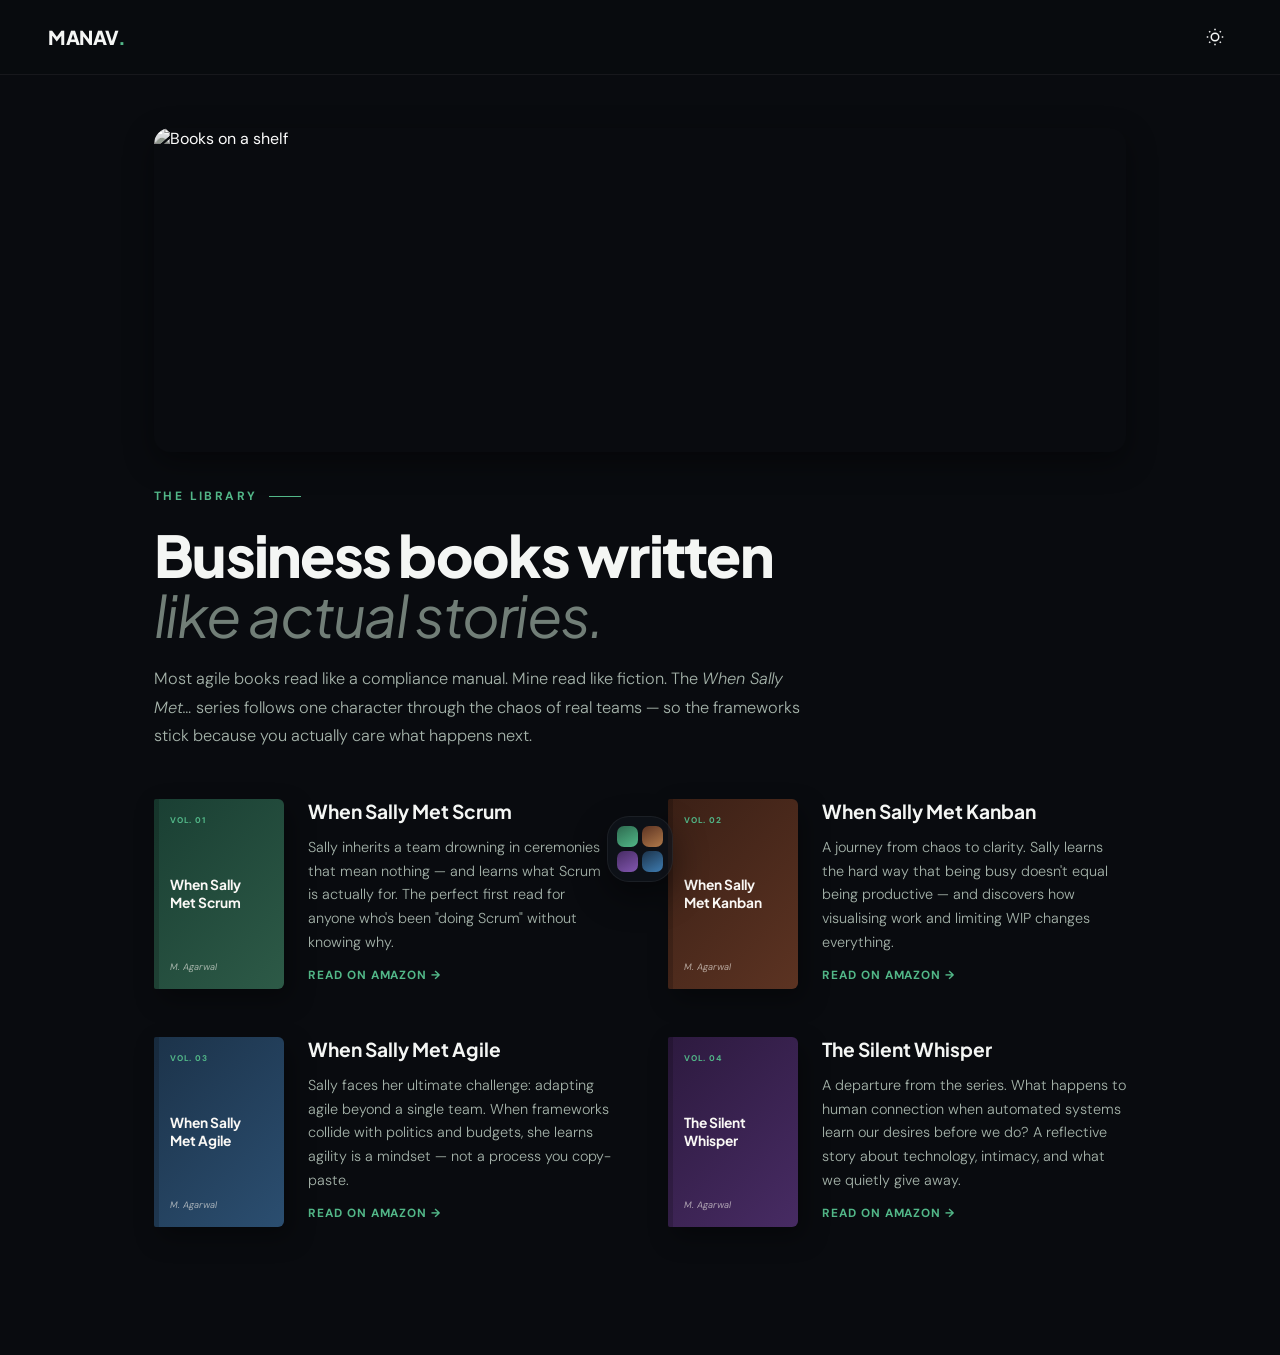
==== commit d1f3eb53: "Bottom Apple-style folder dock + section images - Replace the homepage icon section and the per-page" ====
--- a/books.html
+++ b/books.html
@@ -21,6 +21,7 @@
 </header>
 
 <main class="page">
+  <img class="page-banner" src="https://picsum.photos/seed/manav-books-banner/1200/600" alt="Books on a shelf" loading="lazy"/>
   <div class="page-hero">
     <span class="section-eyebrow">The Library</span>
     <h1>Business books written<br><em>like actual stories.</em></h1>
@@ -47,17 +48,31 @@
   </div>
 </main>
 
-<nav class="bottomnav">
-  <a class="bn-item" href="index.html"><svg viewBox="0 0 24 24"><path d="M3 11l9-8 9 8"/><path d="M5 10v10h14V10"/></svg>Home</a>
-  <button class="bn-item" data-target="workshops"><svg viewBox="0 0 24 24"><rect x="3" y="4" width="18" height="13" rx="1.5"/><path d="M12 17v3"/><path d="M8 20h8"/></svg>Workshops</button>
-  <button class="bn-item active" data-target="books"><svg viewBox="0 0 24 24"><path d="M4 5a2 2 0 0 1 2-2h12v16H6a2 2 0 0 0-2 2z"/><path d="M6 17h12"/></svg>Books</button>
-  <button class="bn-item" data-target="comedy"><svg viewBox="0 0 24 24"><rect x="9" y="3" width="6" height="11" rx="3"/><path d="M6 11a6 6 0 0 0 12 0"/><path d="M12 17v4"/><path d="M8 21h8"/></svg>Comedy</button>
-  <button class="bn-item" data-target="contact"><svg viewBox="0 0 24 24"><rect x="3" y="5" width="18" height="14" rx="2"/><path d="M3 7l9 6 9-6"/></svg>Contact</button>
-</nav>
+<!-- APPLE FOLDER DOCK -->
+<div class="dock" id="dock">
+  <button class="dock-folder" id="dockFolder" aria-label="Open menu">
+    <span class="folder-grid">
+      <span class="fg tile-workshops"></span>
+      <span class="fg tile-books"></span>
+      <span class="fg tile-comedy"></span>
+      <span class="fg tile-contact"></span>
+    </span>
+  </button>
+</div>
+<div class="dock-sheet" id="dockSheet">
+  <div class="dock-apps">
+    <a class="dock-app" href="index.html"><span class="entry-tile tile-home"><svg viewBox="0 0 24 24"><path d="M3 11l9-8 9 8"/><path d="M5 10v10h14V10"/></svg></span><span class="dock-app-label">Home</span></a>
+    <button class="dock-app" type="button" data-target="workshops"><span class="entry-tile tile-workshops"><svg viewBox="0 0 24 24"><rect x="3" y="4" width="18" height="13" rx="1.5"/><path d="M12 17v3"/><path d="M8 20h8"/></svg></span><span class="dock-app-label">Workshops</span></button>
+    <button class="dock-app" type="button" data-target="books"><span class="entry-tile tile-books"><svg viewBox="0 0 24 24"><path d="M4 5a2 2 0 0 1 2-2h12v16H6a2 2 0 0 0-2 2z"/><path d="M6 17h12"/></svg></span><span class="dock-app-label">Books</span></button>
+    <button class="dock-app" type="button" data-target="comedy"><span class="entry-tile tile-comedy"><svg viewBox="0 0 24 24"><rect x="9" y="3" width="6" height="11" rx="3"/><path d="M6 11a6 6 0 0 0 12 0"/><path d="M12 17v4"/><path d="M8 21h8"/></svg></span><span class="dock-app-label">Comedy</span></button>
+    <button class="dock-app" type="button" data-target="contact"><span class="entry-tile tile-contact"><svg viewBox="0 0 24 24"><rect x="3" y="5" width="18" height="14" rx="2"/><path d="M3 7l9 6 9-6"/></svg></span><span class="dock-app-label">Contact</span></button>
+  </div>
+</div>
 
 <div class="modal-overlay" id="previewModal">
   <div class="modal">
     <span class="modal-grip"></span>
+    <img class="modal-img" alt=""/>
     <span class="modal-eyebrow"></span>
     <h3 class="modal-title"></h3>
     <p class="modal-desc"></p>
--- a/styles.css
+++ b/styles.css
@@ -144,7 +144,7 @@
 .entry-label { font-family: 'Plus Jakarta Sans', sans-serif; font-weight: 600; font-size: 0.82rem; letter-spacing: -0.01em; }
 
 /* ─── SITE FOOTER ─── */
-.site-footer { padding: 2.5rem 1.5rem; border-top: 1px solid var(--border); display: flex; flex-direction: column; gap: 1.25rem; align-items: center; text-align: center; }
+.site-footer { padding: 2.5rem 1.5rem 7rem; border-top: 1px solid var(--border); display: flex; flex-direction: column; gap: 1.25rem; align-items: center; text-align: center; }
 .footer-socials { display: flex; gap: 1.5rem; }
 .footer-socials a { color: var(--muted); display: inline-flex; transition: color 0.3s ease, transform 0.3s ease; }
 .footer-socials a:hover { color: var(--white); transform: translateY(-2px); }
@@ -244,11 +244,41 @@
 .modal-chips .chip { font-size: 0.68rem; font-weight: 600; color: var(--muted2); border: 1px solid var(--border); background: var(--bg); padding: 0.3rem 0.65rem; border-radius: 99px; }
 .modal-actions { display: flex; gap: 0.8rem; margin-top: 0.5rem; }
 .modal-actions .btn-ghost, .modal-actions .btn-fill { flex: 1; }
+.modal-img { width: 100%; aspect-ratio: 16 / 9; object-fit: cover; border-radius: 12px; filter: grayscale(0.92) contrast(1.05); }
+
+/* ─── PAGE BANNER (Level 3 images) ─── */
+.page-banner { width: 100%; aspect-ratio: 2 / 1; object-fit: cover; border-radius: 16px; filter: grayscale(0.92) contrast(1.05); margin-bottom: 2.25rem; box-shadow: 0 10px 30px var(--card-shadow); }
+
+/* ─── APPLE FOLDER DOCK (fixed bottom, reveal on scroll) ─── */
+.dock { position: fixed; left: 50%; bottom: 1.1rem; transform: translateX(-50%); z-index: 250; transition: transform 0.5s cubic-bezier(0.16, 1, 0.3, 1), opacity 0.35s ease; }
+.dock.dock-hidden { transform: translate(-50%, 200%); opacity: 0; pointer-events: none; }
+.dock-folder { width: 66px; height: 66px; border-radius: 22px; padding: 9px; cursor: pointer; border: 1px solid var(--border); background: color-mix(in srgb, var(--bg2) 70%, transparent); -webkit-backdrop-filter: blur(22px); backdrop-filter: blur(22px); box-shadow: 0 14px 34px rgba(0,0,0,0.45); transition: transform 0.3s cubic-bezier(0.34, 1.56, 0.64, 1); }
+.dock-folder:hover { transform: translateY(-3px); }
+.dock-folder:active { transform: scale(0.92); }
+.folder-grid { width: 100%; height: 100%; display: grid; grid-template-columns: 1fr 1fr; gap: 4px; }
+.folder-grid .fg { border-radius: 7px; }
+
+.dock-sheet { position: fixed; inset: 0; z-index: 240; display: flex; align-items: flex-end; justify-content: center; padding: 0 1.25rem 7rem; background: rgba(0,0,0,0.5); -webkit-backdrop-filter: blur(10px); backdrop-filter: blur(10px); opacity: 0; pointer-events: none; transition: opacity 0.32s ease; }
+.dock-sheet.open { opacity: 1; pointer-events: auto; }
+.dock-apps { display: grid; grid-template-columns: repeat(3, 1fr); gap: 1.6rem 1rem; width: 100%; max-width: 360px; }
+.dock-app { display: flex; flex-direction: column; align-items: center; gap: 0.55rem; background: none; border: none; cursor: pointer; text-decoration: none; color: var(--white); opacity: 0; transform: translateY(24px) scale(0.78); transition: transform 0.42s cubic-bezier(0.16, 1, 0.3, 1), opacity 0.42s ease; }
+.dock-sheet.open .dock-app { opacity: 1; transform: none; }
+.dock-sheet.open .dock-app:nth-child(1) { transition-delay: 0.02s; }
+.dock-sheet.open .dock-app:nth-child(2) { transition-delay: 0.06s; }
+.dock-sheet.open .dock-app:nth-child(3) { transition-delay: 0.10s; }
+.dock-sheet.open .dock-app:nth-child(4) { transition-delay: 0.14s; }
+.dock-sheet.open .dock-app:nth-child(5) { transition-delay: 0.18s; }
+.dock-app .entry-tile { max-width: 72px; }
+.dock-app:active .entry-tile { transform: scale(0.93); }
+.dock-app-label { font-family: 'Plus Jakarta Sans', sans-serif; font-weight: 600; font-size: 0.78rem; }
+.tile-home { background: linear-gradient(150deg, #2b303b, #5b6b7a); }
 
 /* ═══════════ RESPONSIVE (tablet / desktop) ═══════════ */
 @media (min-width: 700px) {
   .comedy-formats { grid-template-columns: repeat(3, 1fr); }
   .cred-grid { grid-template-columns: repeat(2, 1fr); }
+  .dock-apps { grid-template-columns: repeat(5, 1fr); max-width: 560px; }
+  .page-banner { aspect-ratio: 3 / 1; }
   .timeline { padding-left: 0; gap: 3rem; }
   .timeline::before { left: 50%; transform: translateX(-50%); }
   .tl-item { width: 50%; }
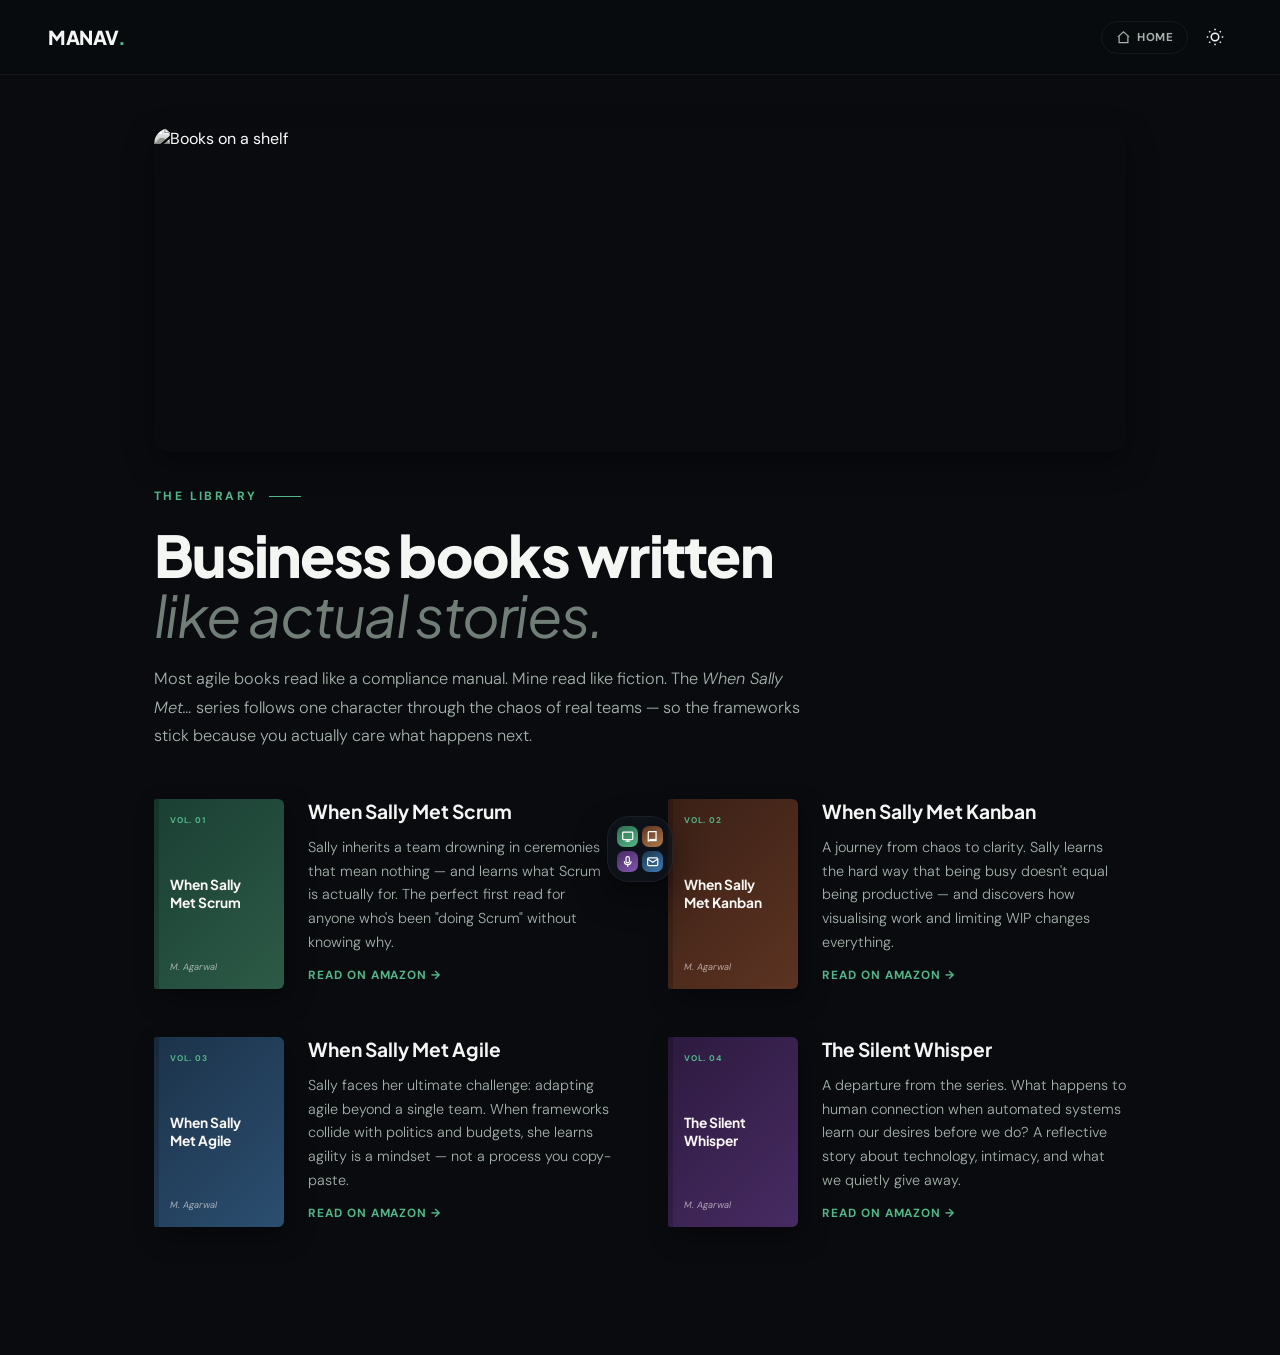
==== commit bee36849: "Folder icons, inline dock expansion, and top-bar Home button - Draw real glyphs into the folder prev" ====
--- a/books.html
+++ b/books.html
@@ -14,10 +14,13 @@
 
 <header class="topbar">
   <a class="logo" href="index.html">MANAV<span>.</span></a>
-  <button class="theme-toggle" aria-label="Toggle Theme">
-    <svg class="sun-icon" viewBox="0 0 24 24" fill="none" stroke="currentColor" stroke-width="2"><circle cx="12" cy="12" r="5"></circle><line x1="12" y1="1" x2="12" y2="3"></line><line x1="12" y1="21" x2="12" y2="23"></line><line x1="4.22" y1="4.22" x2="5.64" y2="5.64"></line><line x1="18.36" y1="18.36" x2="19.78" y2="19.78"></line><line x1="1" y1="12" x2="3" y2="12"></line><line x1="21" y1="12" x2="23" y2="12"></line><line x1="4.22" y1="19.78" x2="5.64" y2="18.36"></line><line x1="18.36" y1="5.64" x2="19.78" y2="4.22"></line></svg>
-    <svg class="moon-icon" viewBox="0 0 24 24" fill="none" stroke="currentColor" stroke-width="2"><path d="M21 12.79A9 9 0 1 1 11.21 3 7 7 0 0 0 21 12.79z"></path></svg>
-  </button>
+  <div class="top-right">
+    <a class="top-home" href="index.html"><svg viewBox="0 0 24 24"><path d="M3 11l9-8 9 8"/><path d="M5 10v10h14V10"/></svg>Home</a>
+    <button class="theme-toggle" aria-label="Toggle Theme">
+      <svg class="sun-icon" viewBox="0 0 24 24" fill="none" stroke="currentColor" stroke-width="2"><circle cx="12" cy="12" r="5"></circle><line x1="12" y1="1" x2="12" y2="3"></line><line x1="12" y1="21" x2="12" y2="23"></line><line x1="4.22" y1="4.22" x2="5.64" y2="5.64"></line><line x1="18.36" y1="18.36" x2="19.78" y2="19.78"></line><line x1="1" y1="12" x2="3" y2="12"></line><line x1="21" y1="12" x2="23" y2="12"></line><line x1="4.22" y1="19.78" x2="5.64" y2="18.36"></line><line x1="18.36" y1="5.64" x2="19.78" y2="4.22"></line></svg>
+      <svg class="moon-icon" viewBox="0 0 24 24" fill="none" stroke="currentColor" stroke-width="2"><path d="M21 12.79A9 9 0 1 1 11.21 3 7 7 0 0 0 21 12.79z"></path></svg>
+    </button>
+  </div>
 </header>
 
 <main class="page">
@@ -52,20 +55,18 @@
 <div class="dock" id="dock">
   <button class="dock-folder" id="dockFolder" aria-label="Open menu">
     <span class="folder-grid">
-      <span class="fg tile-workshops"></span>
-      <span class="fg tile-books"></span>
-      <span class="fg tile-comedy"></span>
-      <span class="fg tile-contact"></span>
+      <span class="fg tile-workshops"><svg viewBox="0 0 24 24"><rect x="3" y="4" width="18" height="13" rx="1.5"/><path d="M12 17v3"/><path d="M8 20h8"/></svg></span>
+      <span class="fg tile-books"><svg viewBox="0 0 24 24"><path d="M4 5a2 2 0 0 1 2-2h12v16H6a2 2 0 0 0-2 2z"/><path d="M6 17h12"/></svg></span>
+      <span class="fg tile-comedy"><svg viewBox="0 0 24 24"><rect x="9" y="3" width="6" height="11" rx="3"/><path d="M6 11a6 6 0 0 0 12 0"/><path d="M12 17v4"/></svg></span>
+      <span class="fg tile-contact"><svg viewBox="0 0 24 24"><rect x="3" y="5" width="18" height="14" rx="2"/><path d="M3 7l9 6 9-6"/></svg></span>
     </span>
   </button>
-</div>
-<div class="dock-sheet" id="dockSheet">
-  <div class="dock-apps">
-    <a class="dock-app" href="index.html"><span class="entry-tile tile-home"><svg viewBox="0 0 24 24"><path d="M3 11l9-8 9 8"/><path d="M5 10v10h14V10"/></svg></span><span class="dock-app-label">Home</span></a>
-    <button class="dock-app" type="button" data-target="workshops"><span class="entry-tile tile-workshops"><svg viewBox="0 0 24 24"><rect x="3" y="4" width="18" height="13" rx="1.5"/><path d="M12 17v3"/><path d="M8 20h8"/></svg></span><span class="dock-app-label">Workshops</span></button>
-    <button class="dock-app" type="button" data-target="books"><span class="entry-tile tile-books"><svg viewBox="0 0 24 24"><path d="M4 5a2 2 0 0 1 2-2h12v16H6a2 2 0 0 0-2 2z"/><path d="M6 17h12"/></svg></span><span class="dock-app-label">Books</span></button>
-    <button class="dock-app" type="button" data-target="comedy"><span class="entry-tile tile-comedy"><svg viewBox="0 0 24 24"><rect x="9" y="3" width="6" height="11" rx="3"/><path d="M6 11a6 6 0 0 0 12 0"/><path d="M12 17v4"/><path d="M8 21h8"/></svg></span><span class="dock-app-label">Comedy</span></button>
-    <button class="dock-app" type="button" data-target="contact"><span class="entry-tile tile-contact"><svg viewBox="0 0 24 24"><rect x="3" y="5" width="18" height="14" rx="2"/><path d="M3 7l9 6 9-6"/></svg></span><span class="dock-app-label">Contact</span></button>
+  <div class="dock-row">
+    <a class="dock-app" href="index.html"><span class="mini-tile tile-home"><svg viewBox="0 0 24 24"><path d="M3 11l9-8 9 8"/><path d="M5 10v10h14V10"/></svg></span><span class="dock-app-label">Home</span></a>
+    <button class="dock-app" type="button" data-target="workshops"><span class="mini-tile tile-workshops"><svg viewBox="0 0 24 24"><rect x="3" y="4" width="18" height="13" rx="1.5"/><path d="M12 17v3"/><path d="M8 20h8"/></svg></span><span class="dock-app-label">Workshops</span></button>
+    <button class="dock-app" type="button" data-target="books"><span class="mini-tile tile-books"><svg viewBox="0 0 24 24"><path d="M4 5a2 2 0 0 1 2-2h12v16H6a2 2 0 0 0-2 2z"/><path d="M6 17h12"/></svg></span><span class="dock-app-label">Books</span></button>
+    <button class="dock-app" type="button" data-target="comedy"><span class="mini-tile tile-comedy"><svg viewBox="0 0 24 24"><rect x="9" y="3" width="6" height="11" rx="3"/><path d="M6 11a6 6 0 0 0 12 0"/><path d="M12 17v4"/><path d="M8 21h8"/></svg></span><span class="dock-app-label">Comedy</span></button>
+    <button class="dock-app" type="button" data-target="contact"><span class="mini-tile tile-contact"><svg viewBox="0 0 24 24"><rect x="3" y="5" width="18" height="14" rx="2"/><path d="M3 7l9 6 9-6"/></svg></span><span class="dock-app-label">Contact</span></button>
   </div>
 </div>
 
--- a/styles.css
+++ b/styles.css
@@ -56,6 +56,10 @@
 }
 .logo { font-family: 'Plus Jakarta Sans', sans-serif; font-weight: 800; font-size: 1.2rem; letter-spacing: -0.02em; color: var(--white); text-decoration: none; }
 .logo span { color: var(--lime); }
+.top-right { display: flex; align-items: center; gap: 0.6rem; }
+.top-home { display: inline-flex; align-items: center; gap: 0.4rem; font-family: 'DM Sans', sans-serif; font-size: 0.72rem; font-weight: 700; letter-spacing: 0.06em; text-transform: uppercase; color: var(--muted2); text-decoration: none; padding: 0.5rem 0.85rem; border: 1px solid var(--border); border-radius: 99px; transition: color 0.25s ease, border-color 0.25s ease; }
+.top-home:hover { color: var(--lime); border-color: var(--lime); }
+.top-home svg { width: 15px; height: 15px; stroke: currentColor; fill: none; stroke-width: 2; }
 .theme-toggle { background: none; border: none; cursor: pointer; display: flex; align-items: center; justify-content: center; color: var(--white); padding: 0.5rem; border-radius: 50%; transition: background-color 0.3s ease; }
 .theme-toggle:hover { background-color: var(--border); }
 .theme-toggle svg { width: 18px; height: 18px; fill: none; stroke: currentColor; }
@@ -249,28 +253,27 @@
 /* ─── PAGE BANNER (Level 3 images) ─── */
 .page-banner { width: 100%; aspect-ratio: 2 / 1; object-fit: cover; border-radius: 16px; filter: grayscale(0.92) contrast(1.05); margin-bottom: 2.25rem; box-shadow: 0 10px 30px var(--card-shadow); }
 
-/* ─── APPLE FOLDER DOCK (fixed bottom, reveal on scroll) ─── */
+/* ─── APPLE FOLDER DOCK (fixed bottom, expands inline) ─── */
 .dock { position: fixed; left: 50%; bottom: 1.1rem; transform: translateX(-50%); z-index: 250; transition: transform 0.5s cubic-bezier(0.16, 1, 0.3, 1), opacity 0.35s ease; }
 .dock.dock-hidden { transform: translate(-50%, 200%); opacity: 0; pointer-events: none; }
-.dock-folder { width: 66px; height: 66px; border-radius: 22px; padding: 9px; cursor: pointer; border: 1px solid var(--border); background: color-mix(in srgb, var(--bg2) 70%, transparent); -webkit-backdrop-filter: blur(22px); backdrop-filter: blur(22px); box-shadow: 0 14px 34px rgba(0,0,0,0.45); transition: transform 0.3s cubic-bezier(0.34, 1.56, 0.64, 1); }
+.dock-folder { width: 66px; height: 66px; border-radius: 22px; padding: 9px; cursor: pointer; border: 1px solid var(--border); background: color-mix(in srgb, var(--bg2) 72%, transparent); -webkit-backdrop-filter: blur(22px); backdrop-filter: blur(22px); box-shadow: 0 14px 34px rgba(0,0,0,0.45); transition: transform 0.3s cubic-bezier(0.34, 1.56, 0.64, 1); }
 .dock-folder:hover { transform: translateY(-3px); }
 .dock-folder:active { transform: scale(0.92); }
+.dock.open .dock-folder { display: none; }
 .folder-grid { width: 100%; height: 100%; display: grid; grid-template-columns: 1fr 1fr; gap: 4px; }
-.folder-grid .fg { border-radius: 7px; }
-
-.dock-sheet { position: fixed; inset: 0; z-index: 240; display: flex; align-items: flex-end; justify-content: center; padding: 0 1.25rem 7rem; background: rgba(0,0,0,0.5); -webkit-backdrop-filter: blur(10px); backdrop-filter: blur(10px); opacity: 0; pointer-events: none; transition: opacity 0.32s ease; }
-.dock-sheet.open { opacity: 1; pointer-events: auto; }
-.dock-apps { display: grid; grid-template-columns: repeat(3, 1fr); gap: 1.6rem 1rem; width: 100%; max-width: 360px; }
-.dock-app { display: flex; flex-direction: column; align-items: center; gap: 0.55rem; background: none; border: none; cursor: pointer; text-decoration: none; color: var(--white); opacity: 0; transform: translateY(24px) scale(0.78); transition: transform 0.42s cubic-bezier(0.16, 1, 0.3, 1), opacity 0.42s ease; }
-.dock-sheet.open .dock-app { opacity: 1; transform: none; }
-.dock-sheet.open .dock-app:nth-child(1) { transition-delay: 0.02s; }
-.dock-sheet.open .dock-app:nth-child(2) { transition-delay: 0.06s; }
-.dock-sheet.open .dock-app:nth-child(3) { transition-delay: 0.10s; }
-.dock-sheet.open .dock-app:nth-child(4) { transition-delay: 0.14s; }
-.dock-sheet.open .dock-app:nth-child(5) { transition-delay: 0.18s; }
-.dock-app .entry-tile { max-width: 72px; }
-.dock-app:active .entry-tile { transform: scale(0.93); }
-.dock-app-label { font-family: 'Plus Jakarta Sans', sans-serif; font-weight: 600; font-size: 0.78rem; }
+.folder-grid .fg { border-radius: 7px; display: flex; align-items: center; justify-content: center; }
+.folder-grid .fg svg { width: 64%; height: 64%; stroke: #fff; fill: none; stroke-width: 2.2; }
+
+.dock-row { display: none; align-items: flex-end; gap: 0.3rem; padding: 0.5rem 0.6rem; border-radius: 26px; border: 1px solid var(--border); background: color-mix(in srgb, var(--bg2) 82%, transparent); -webkit-backdrop-filter: blur(22px); backdrop-filter: blur(22px); box-shadow: 0 14px 34px rgba(0,0,0,0.45); }
+.dock.open .dock-row { display: flex; animation: dockExpand 0.38s cubic-bezier(0.16, 1, 0.3, 1); transform-origin: bottom center; }
+@keyframes dockExpand { from { transform: scale(0.85) translateY(8px); opacity: 0; } to { transform: none; opacity: 1; } }
+.dock-app { display: flex; flex-direction: column; align-items: center; gap: 5px; background: none; border: none; cursor: pointer; text-decoration: none; color: var(--white); padding: 0 0.1rem; }
+.mini-tile { width: 48px; height: 48px; border-radius: 15px; display: flex; align-items: center; justify-content: center; position: relative; overflow: hidden; box-shadow: 0 6px 16px rgba(0,0,0,0.3); transition: transform 0.25s cubic-bezier(0.34, 1.56, 0.64, 1); }
+.mini-tile::after { content: ''; position: absolute; inset: 0; background: linear-gradient(160deg, rgba(255,255,255,0.22), transparent 55%); }
+.mini-tile svg { width: 22px; height: 22px; stroke: #fff; fill: none; stroke-width: 1.8; position: relative; z-index: 1; }
+.dock-app:hover .mini-tile { transform: translateY(-4px); }
+.dock-app:active .mini-tile { transform: scale(0.92); }
+.dock-app-label { font-family: 'Plus Jakarta Sans', sans-serif; font-weight: 600; font-size: 0.6rem; letter-spacing: 0.02em; color: var(--muted2); }
 .tile-home { background: linear-gradient(150deg, #2b303b, #5b6b7a); }
 
 /* ═══════════ RESPONSIVE (tablet / desktop) ═══════════ */
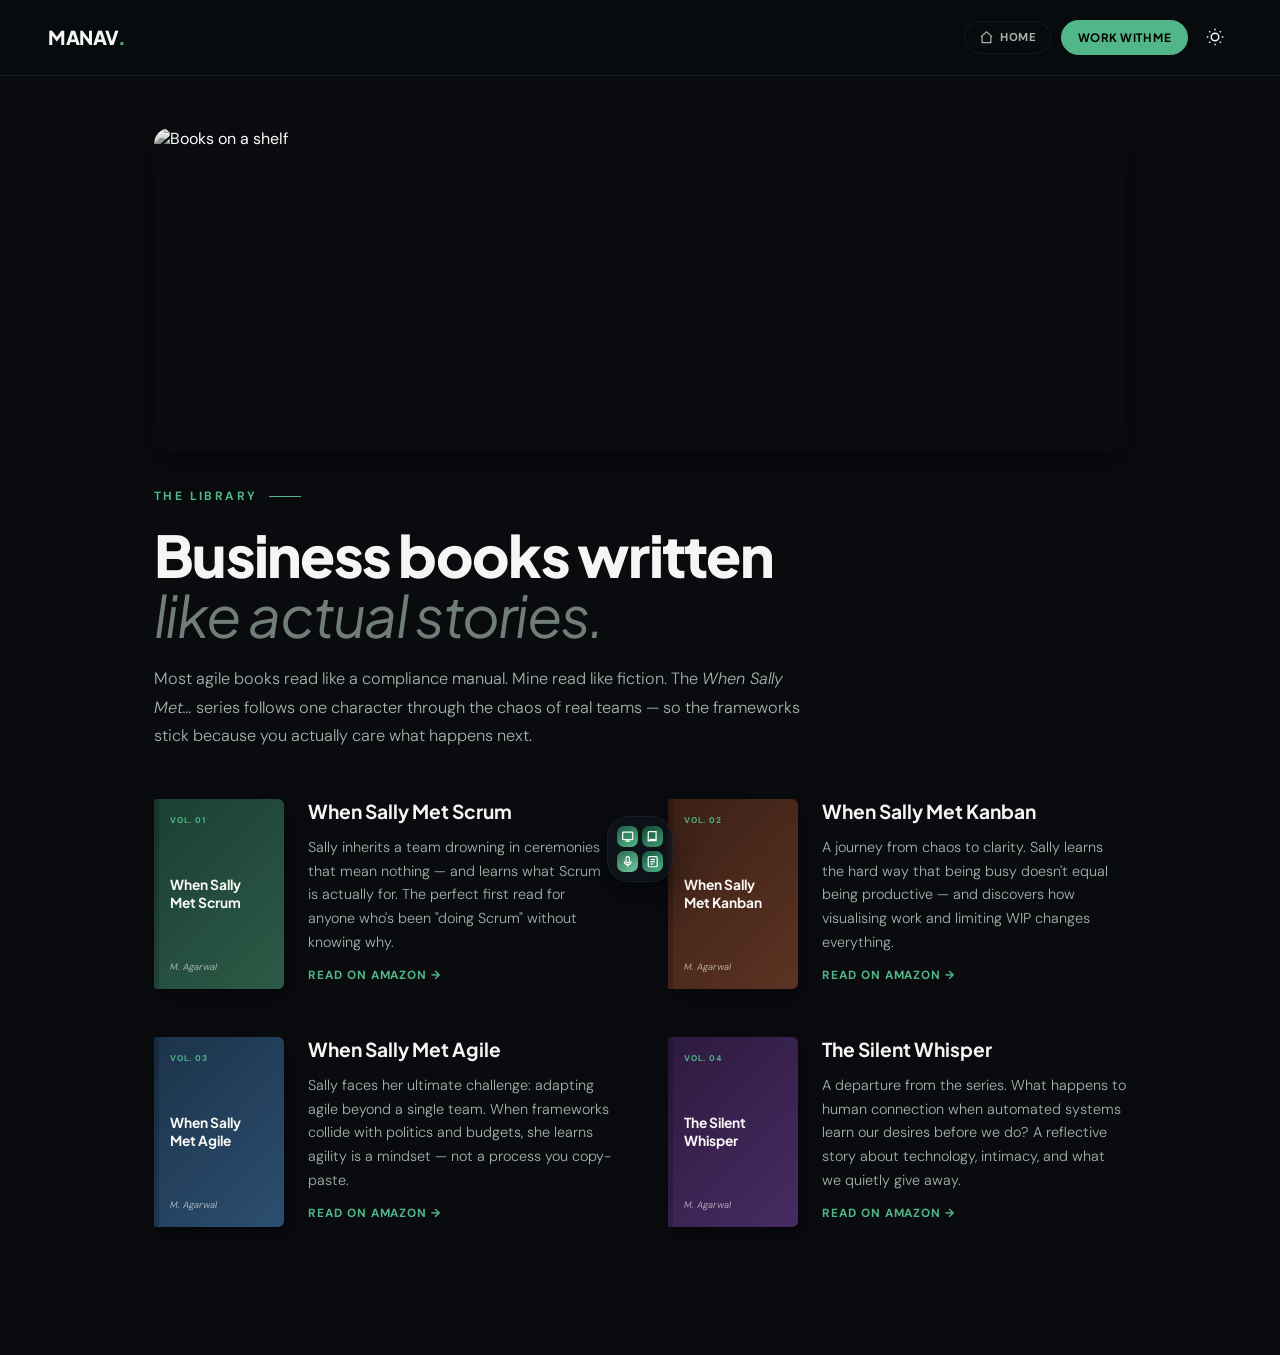
==== commit 2a8b3c30: "Persistent dock, swap Contact for Blogs, add Work With Me to navbar - Bottom folder dock no longer a" ====
--- a/books.html
+++ b/books.html
@@ -15,7 +15,8 @@
 <header class="topbar">
   <a class="logo" href="index.html">MANAV<span>.</span></a>
   <div class="top-right">
-    <a class="top-home" href="index.html"><svg viewBox="0 0 24 24"><path d="M3 11l9-8 9 8"/><path d="M5 10v10h14V10"/></svg>Home</a>
+    <a class="top-home" href="index.html"><svg viewBox="0 0 24 24"><path d="M3 11l9-8 9 8"/><path d="M5 10v10h14V10"/></svg><span class="th-label">Home</span></a>
+    <a class="top-cta" href="contact.html">Work With Me</a>
     <button class="theme-toggle" aria-label="Toggle Theme">
       <svg class="sun-icon" viewBox="0 0 24 24" fill="none" stroke="currentColor" stroke-width="2"><circle cx="12" cy="12" r="5"></circle><line x1="12" y1="1" x2="12" y2="3"></line><line x1="12" y1="21" x2="12" y2="23"></line><line x1="4.22" y1="4.22" x2="5.64" y2="5.64"></line><line x1="18.36" y1="18.36" x2="19.78" y2="19.78"></line><line x1="1" y1="12" x2="3" y2="12"></line><line x1="21" y1="12" x2="23" y2="12"></line><line x1="4.22" y1="19.78" x2="5.64" y2="18.36"></line><line x1="18.36" y1="5.64" x2="19.78" y2="4.22"></line></svg>
       <svg class="moon-icon" viewBox="0 0 24 24" fill="none" stroke="currentColor" stroke-width="2"><path d="M21 12.79A9 9 0 1 1 11.21 3 7 7 0 0 0 21 12.79z"></path></svg>
@@ -58,7 +59,7 @@
       <span class="fg tile-workshops"><svg viewBox="0 0 24 24"><rect x="3" y="4" width="18" height="13" rx="1.5"/><path d="M12 17v3"/><path d="M8 20h8"/></svg></span>
       <span class="fg tile-books"><svg viewBox="0 0 24 24"><path d="M4 5a2 2 0 0 1 2-2h12v16H6a2 2 0 0 0-2 2z"/><path d="M6 17h12"/></svg></span>
       <span class="fg tile-comedy"><svg viewBox="0 0 24 24"><rect x="9" y="3" width="6" height="11" rx="3"/><path d="M6 11a6 6 0 0 0 12 0"/><path d="M12 17v4"/></svg></span>
-      <span class="fg tile-contact"><svg viewBox="0 0 24 24"><rect x="3" y="5" width="18" height="14" rx="2"/><path d="M3 7l9 6 9-6"/></svg></span>
+      <span class="fg tile-blogs"><svg viewBox="0 0 24 24"><rect x="4" y="3" width="16" height="18" rx="2"/><line x1="8" y1="8" x2="16" y2="8"/><line x1="8" y1="12" x2="16" y2="12"/><line x1="8" y1="16" x2="13" y2="16"/></svg></span>
     </span>
   </button>
   <div class="dock-row">
@@ -66,7 +67,7 @@
     <button class="dock-app" type="button" data-target="workshops"><span class="mini-tile tile-workshops"><svg viewBox="0 0 24 24"><rect x="3" y="4" width="18" height="13" rx="1.5"/><path d="M12 17v3"/><path d="M8 20h8"/></svg></span><span class="dock-app-label">Workshops</span></button>
     <button class="dock-app" type="button" data-target="books"><span class="mini-tile tile-books"><svg viewBox="0 0 24 24"><path d="M4 5a2 2 0 0 1 2-2h12v16H6a2 2 0 0 0-2 2z"/><path d="M6 17h12"/></svg></span><span class="dock-app-label">Books</span></button>
     <button class="dock-app" type="button" data-target="comedy"><span class="mini-tile tile-comedy"><svg viewBox="0 0 24 24"><rect x="9" y="3" width="6" height="11" rx="3"/><path d="M6 11a6 6 0 0 0 12 0"/><path d="M12 17v4"/><path d="M8 21h8"/></svg></span><span class="dock-app-label">Comedy</span></button>
-    <button class="dock-app" type="button" data-target="contact"><span class="mini-tile tile-contact"><svg viewBox="0 0 24 24"><rect x="3" y="5" width="18" height="14" rx="2"/><path d="M3 7l9 6 9-6"/></svg></span><span class="dock-app-label">Contact</span></button>
+    <a class="dock-app" href="https://medium.com/@manav_agarwal" target="_blank"><span class="mini-tile tile-blogs"><svg viewBox="0 0 24 24"><rect x="4" y="3" width="16" height="18" rx="2"/><line x1="8" y1="8" x2="16" y2="8"/><line x1="8" y1="12" x2="16" y2="12"/><line x1="8" y1="16" x2="13" y2="16"/></svg></span><span class="dock-app-label">Blogs</span></a>
   </div>
 </div>
 
--- a/styles.css
+++ b/styles.css
@@ -60,6 +60,16 @@
 .top-home { display: inline-flex; align-items: center; gap: 0.4rem; font-family: 'DM Sans', sans-serif; font-size: 0.72rem; font-weight: 700; letter-spacing: 0.06em; text-transform: uppercase; color: var(--muted2); text-decoration: none; padding: 0.5rem 0.85rem; border: 1px solid var(--border); border-radius: 99px; transition: color 0.25s ease, border-color 0.25s ease; }
 .top-home:hover { color: var(--lime); border-color: var(--lime); }
 .top-home svg { width: 15px; height: 15px; stroke: currentColor; fill: none; stroke-width: 2; }
+.top-cta { display: inline-flex; align-items: center; font-family: 'Plus Jakarta Sans', sans-serif; font-size: 0.72rem; font-weight: 700; letter-spacing: 0.04em; text-transform: uppercase; background: var(--lime); border: 1px solid var(--lime); padding: 0.55rem 1rem; border-radius: 99px; text-decoration: none; white-space: nowrap; transition: transform 0.25s ease, box-shadow 0.25s ease; }
+[data-theme="dark"] .top-cta { color: #000; }
+[data-theme="light"] .top-cta { color: #fff; }
+.top-cta:hover { transform: translateY(-2px); box-shadow: 0 8px 20px var(--lime-dim); }
+@media (max-width: 520px) {
+  .topbar { padding: 0.9rem 1.1rem; }
+  .top-home .th-label { display: none; }
+  .top-home { padding: 0.5rem 0.6rem; }
+  .top-cta { padding: 0.5rem 0.8rem; font-size: 0.64rem; }
+}
 .theme-toggle { background: none; border: none; cursor: pointer; display: flex; align-items: center; justify-content: center; color: var(--white); padding: 0.5rem; border-radius: 50%; transition: background-color 0.3s ease; }
 .theme-toggle:hover { background-color: var(--border); }
 .theme-toggle svg { width: 18px; height: 18px; fill: none; stroke: currentColor; }
@@ -100,37 +110,73 @@
 .stat-desc { font-size: 0.62rem; font-weight: 600; letter-spacing: 0.04em; text-transform: uppercase; color: var(--muted); line-height: 1.35; }
 
 /* ─── EXPERIENCE (timeline / roadmap) ─── */
-.experience { padding: 4rem 1.5rem; scroll-margin-top: 80px; }
-.section-head { display: flex; flex-direction: column; gap: 1rem; margin-bottom: 3rem; max-width: 640px; }
+.experience { padding: 3rem 1.5rem; scroll-margin-top: 80px; }
+.section-head { display: flex; flex-direction: column; gap: 0.9rem; margin-bottom: 1.85rem; max-width: 640px; }
 .section-eyebrow { font-size: 0.75rem; font-weight: 700; letter-spacing: 0.2em; text-transform: uppercase; color: var(--lime); display: flex; align-items: center; gap: 0.75rem; }
 .section-eyebrow::after { content: ''; flex: 0 0 32px; height: 1px; background: var(--lime); }
 .section-title { font-family: 'Plus Jakarta Sans', sans-serif; font-weight: 800; font-size: clamp(2rem, 6vw, 3rem); letter-spacing: -0.03em; line-height: 1.05; color: var(--white); }
 .section-title em { color: var(--muted); font-style: italic; font-weight: 400; }
 .section-sub { font-size: 1rem; line-height: 1.7; color: var(--muted2); font-weight: 300; }
 
-.timeline { position: relative; display: flex; flex-direction: column; gap: 2rem; padding-left: 1.75rem; }
-.timeline::before { content: ''; position: absolute; left: 7px; top: 6px; bottom: 6px; width: 2px; background: var(--border); }
+.timeline { position: relative; display: flex; flex-direction: column; gap: 1.1rem; padding-left: 1.6rem; max-width: 680px; }
+.timeline::before { content: ''; position: absolute; left: 6px; top: 8px; bottom: 8px; width: 2px; background: var(--border); }
 .tl-item { position: relative; }
-.tl-item::before { content: ''; position: absolute; left: -1.75rem; top: 8px; width: 16px; height: 16px; border-radius: 50%; background: var(--bg); border: 3px solid var(--lime); }
-.tl-card { background: var(--bg2); border: 1px solid var(--border); border-radius: 14px; overflow: hidden; box-shadow: 0 4px 16px var(--card-shadow); transition: border-color 0.3s ease, transform 0.3s ease; }
+.tl-item::before { content: ''; position: absolute; left: -1.6rem; top: 16px; width: 14px; height: 14px; border-radius: 50%; background: var(--bg); border: 3px solid var(--lime); }
+.tl-card { display: grid; grid-template-columns: 92px 1fr; background: var(--bg2); border: 1px solid var(--border); border-radius: 14px; overflow: hidden; box-shadow: 0 4px 16px var(--card-shadow); transition: border-color 0.3s ease, transform 0.3s ease; }
 .tl-card:hover { border-color: var(--lime); transform: translateY(-3px); }
-.tl-img { width: 100%; aspect-ratio: 16 / 9; object-fit: cover; filter: grayscale(0.95) contrast(1.05); }
+.tl-img { width: 92px; height: 100%; object-fit: cover; filter: grayscale(0.95) contrast(1.05); }
 .section-quote { font-family: 'Plus Jakarta Sans', sans-serif; font-style: italic; font-weight: 500; font-size: 1.15rem; line-height: 1.5; color: var(--white); border-left: 3px solid var(--lime); padding-left: 1rem; margin-top: 0.5rem; }
 .section-quote span { color: var(--lime); }
 
 /* ─── CREDENTIALS ─── */
-.credentials { padding: 4rem 1.5rem; border-top: 1px solid var(--border); }
-.cred-grid { display: grid; grid-template-columns: 1fr; gap: 1rem; margin-top: 2.5rem; }
-.cred { display: flex; gap: 0.9rem; align-items: flex-start; background: var(--bg2); border: 1px solid var(--border); border-radius: 12px; padding: 1.3rem 1.4rem; box-shadow: 0 4px 14px var(--card-shadow); transition: border-color 0.3s ease, transform 0.3s ease; }
-.cred:hover { border-color: var(--lime); transform: translateY(-3px); }
-.cred-badge { flex: 0 0 auto; width: 38px; height: 38px; border-radius: 10px; background: var(--lime-dim); color: var(--lime); display: flex; align-items: center; justify-content: center; }
-.cred-badge svg { width: 20px; height: 20px; stroke: currentColor; fill: none; stroke-width: 2.2; }
-.cred-name { font-family: 'Plus Jakarta Sans', sans-serif; font-weight: 700; font-size: 0.98rem; color: var(--white); line-height: 1.3; }
-.cred-issuer { font-size: 0.76rem; color: var(--muted); margin-top: 0.25rem; }
-.tl-body { padding: 1.5rem 1.6rem; display: flex; flex-direction: column; gap: 0.6rem; }
-.tl-step { font-size: 0.68rem; font-weight: 700; letter-spacing: 0.12em; text-transform: uppercase; color: var(--lime); }
-.tl-title { font-family: 'Plus Jakarta Sans', sans-serif; font-weight: 700; font-size: 1.25rem; color: var(--white); }
-.tl-desc { font-size: 0.92rem; line-height: 1.7; color: var(--muted2); font-weight: 300; }
+.credentials { padding: 3rem 1.5rem; border-top: 1px solid var(--border); }
+.cred-grid { display: flex; flex-wrap: wrap; gap: 0.6rem; margin-top: 1.75rem; }
+.cred { display: inline-flex; gap: 0.55rem; align-items: center; background: var(--bg2); border: 1px solid var(--border); border-radius: 99px; padding: 0.6rem 1rem; transition: border-color 0.3s ease, transform 0.3s ease; }
+.cred:hover { border-color: var(--lime); transform: translateY(-2px); }
+.cred-badge { flex: 0 0 auto; width: 24px; height: 24px; border-radius: 7px; background: var(--lime-dim); color: var(--lime); display: flex; align-items: center; justify-content: center; }
+.cred-badge svg { width: 15px; height: 15px; stroke: currentColor; fill: none; stroke-width: 2.5; }
+.cred-name { font-family: 'Plus Jakarta Sans', sans-serif; font-weight: 600; font-size: 0.85rem; color: var(--white); line-height: 1.2; }
+.cred-issuer { display: none; }
+
+/* ─── EXPLORE ACCORDION ─── */
+.explore { padding: 2.5rem 1.5rem 4rem; max-width: 760px; margin: 0 auto; scroll-margin-top: 80px; }
+.accordion { display: flex; flex-direction: column; gap: 0.85rem; margin-top: 1.75rem; }
+.acc-item { border: 1px solid var(--border); border-radius: 14px; background: var(--bg2); overflow: hidden; transition: border-color 0.3s ease; }
+.acc-item.open { border-color: var(--lime); }
+.acc-header { width: 100%; display: flex; align-items: center; justify-content: space-between; gap: 1rem; padding: 1.2rem 1.4rem; background: none; border: none; cursor: pointer; color: var(--white); font-family: 'Plus Jakarta Sans', sans-serif; font-weight: 700; font-size: 1.15rem; letter-spacing: -0.01em; text-align: left; transition: color 0.25s ease; }
+.acc-header:hover { color: var(--lime); }
+.acc-icon { position: relative; width: 18px; height: 18px; flex-shrink: 0; }
+.acc-icon::before, .acc-icon::after { content: ''; position: absolute; background: var(--lime); border-radius: 2px; transition: transform 0.3s ease, opacity 0.3s ease; }
+.acc-icon::before { left: 0; right: 0; top: 50%; height: 2px; transform: translateY(-50%); }
+.acc-icon::after { top: 0; bottom: 0; left: 50%; width: 2px; transform: translateX(-50%); }
+.acc-item.open .acc-icon::after { transform: translateX(-50%) scaleY(0); opacity: 0; }
+.acc-panel { display: grid; grid-template-rows: 0fr; transition: grid-template-rows 0.4s cubic-bezier(0.16, 1, 0.3, 1); }
+.acc-item.open .acc-panel { grid-template-rows: 1fr; }
+.acc-inner { overflow: hidden; }
+.acc-content { padding: 0.25rem 1.4rem 1.5rem; display: flex; flex-direction: column; gap: 1.1rem; }
+.acc-text { font-size: 0.95rem; line-height: 1.7; color: var(--muted2); font-weight: 300; }
+.acc-img { width: 100%; aspect-ratio: 2 / 1; object-fit: cover; border-radius: 10px; filter: grayscale(0.35) contrast(1.03); }
+.acc-actions { display: flex; }
+.acc-actions .btn-fill { width: 100%; justify-content: center; }
+
+.book-list { display: flex; flex-direction: column; gap: 1rem; }
+.book-item { display: grid; grid-template-columns: 58px 1fr; gap: 1rem; align-items: center; }
+.book-item img { width: 60px; height: 80px; object-fit: cover; border-radius: 4px; box-shadow: 0 4px 12px rgba(0,0,0,0.3); }
+.book-mini { width: 58px; height: 82px; border-radius: 2px 5px 5px 2px; position: relative; box-shadow: 0 4px 12px rgba(0,0,0,0.35); display: flex; flex-direction: column; justify-content: space-between; padding: 8px 7px; overflow: hidden; }
+.book-mini::before { content: ''; position: absolute; left: 0; top: 0; bottom: 0; width: 4px; background: rgba(0,0,0,0.18); }
+.book-mini-vol { font-size: 0.42rem; font-weight: 700; letter-spacing: 0.08em; text-transform: uppercase; color: #fff; opacity: 0.8; position: relative; z-index: 1; }
+.book-mini-name { font-family: 'Plus Jakarta Sans', sans-serif; font-size: 0.48rem; font-weight: 700; color: #FAF8F5; line-height: 1.2; position: relative; z-index: 1; }
+.jr-block { margin-top: 2.75rem; }
+.book-item-title { font-family: 'Plus Jakarta Sans', sans-serif; font-weight: 700; font-size: 0.96rem; color: var(--white); }
+.book-item-desc { font-size: 0.8rem; color: var(--muted2); line-height: 1.5; font-weight: 300; margin-top: 0.2rem; }
+@media (min-width: 620px) {
+  .book-list { display: grid; grid-template-columns: 1fr 1fr; gap: 1.25rem 1.6rem; }
+  .acc-actions .btn-fill { width: auto; }
+}
+.tl-body { padding: 0.95rem 1.2rem; display: flex; flex-direction: column; gap: 0.3rem; justify-content: center; }
+.tl-step { font-size: 0.62rem; font-weight: 700; letter-spacing: 0.1em; text-transform: uppercase; color: var(--lime); }
+.tl-title { font-family: 'Plus Jakarta Sans', sans-serif; font-weight: 700; font-size: 1.08rem; color: var(--white); line-height: 1.2; }
+.tl-desc { font-size: 0.85rem; line-height: 1.55; color: var(--muted2); font-weight: 300; }
 
 /* ─── ENTRY ICON SQUARES (homepage bottom) ─── */
 .entries { padding: 3rem 1.5rem 5rem; }
@@ -141,10 +187,11 @@
 .entry-tile svg { width: 44%; height: 44%; stroke: #fff; fill: none; stroke-width: 1.7; position: relative; z-index: 1; }
 .entry:hover .entry-tile { transform: translateY(-6px) scale(1.05); box-shadow: 0 20px 38px rgba(0,0,0,0.45); }
 .entry:active .entry-tile { transform: scale(0.95); }
-.tile-workshops { background: linear-gradient(150deg, #2D6A4F, #52B788); }
-.tile-books { background: linear-gradient(150deg, #5C3322, #B0794A); }
-.tile-comedy { background: linear-gradient(150deg, #472B63, #8257B0); }
-.tile-contact { background: linear-gradient(150deg, #1C334A, #3E7CB1); }
+.tile-workshops { background: linear-gradient(150deg, #1F5A43, #52B788); }
+.tile-books { background: linear-gradient(150deg, #144632, #3E9D74); }
+.tile-comedy { background: linear-gradient(150deg, #2D6A4F, #6FCAA0); }
+.tile-contact { background: linear-gradient(150deg, #184133, #46A47E); }
+.tile-blogs { background: linear-gradient(150deg, #14503A, #4FB58A); }
 .entry-label { font-family: 'Plus Jakarta Sans', sans-serif; font-weight: 600; font-size: 0.82rem; letter-spacing: -0.01em; }
 
 /* ─── SITE FOOTER ─── */
@@ -274,7 +321,7 @@
 .dock-app:hover .mini-tile { transform: translateY(-4px); }
 .dock-app:active .mini-tile { transform: scale(0.92); }
 .dock-app-label { font-family: 'Plus Jakarta Sans', sans-serif; font-weight: 600; font-size: 0.6rem; letter-spacing: 0.02em; color: var(--muted2); }
-.tile-home { background: linear-gradient(150deg, #2b303b, #5b6b7a); }
+.tile-home { background: linear-gradient(150deg, #20302a, #5b7a6b); }
 
 /* ═══════════ RESPONSIVE (tablet / desktop) ═══════════ */
 @media (min-width: 700px) {
@@ -282,14 +329,9 @@
   .cred-grid { grid-template-columns: repeat(2, 1fr); }
   .dock-apps { grid-template-columns: repeat(5, 1fr); max-width: 560px; }
   .page-banner { aspect-ratio: 3 / 1; }
-  .timeline { padding-left: 0; gap: 3rem; }
-  .timeline::before { left: 50%; transform: translateX(-50%); }
-  .tl-item { width: 50%; }
-  .tl-item:nth-child(odd) { align-self: flex-start; padding-right: 2.5rem; }
-  .tl-item:nth-child(even) { align-self: flex-end; padding-left: 2.5rem; }
-  .tl-item::before { left: auto; }
-  .tl-item:nth-child(odd)::before { right: -8px; left: auto; }
-  .tl-item:nth-child(even)::before { left: -8px; }
+  .timeline { gap: 1.25rem; }
+  .tl-card { grid-template-columns: 150px 1fr; }
+  .tl-img { width: 150px; }
 }
 
 @media (min-width: 760px) {
